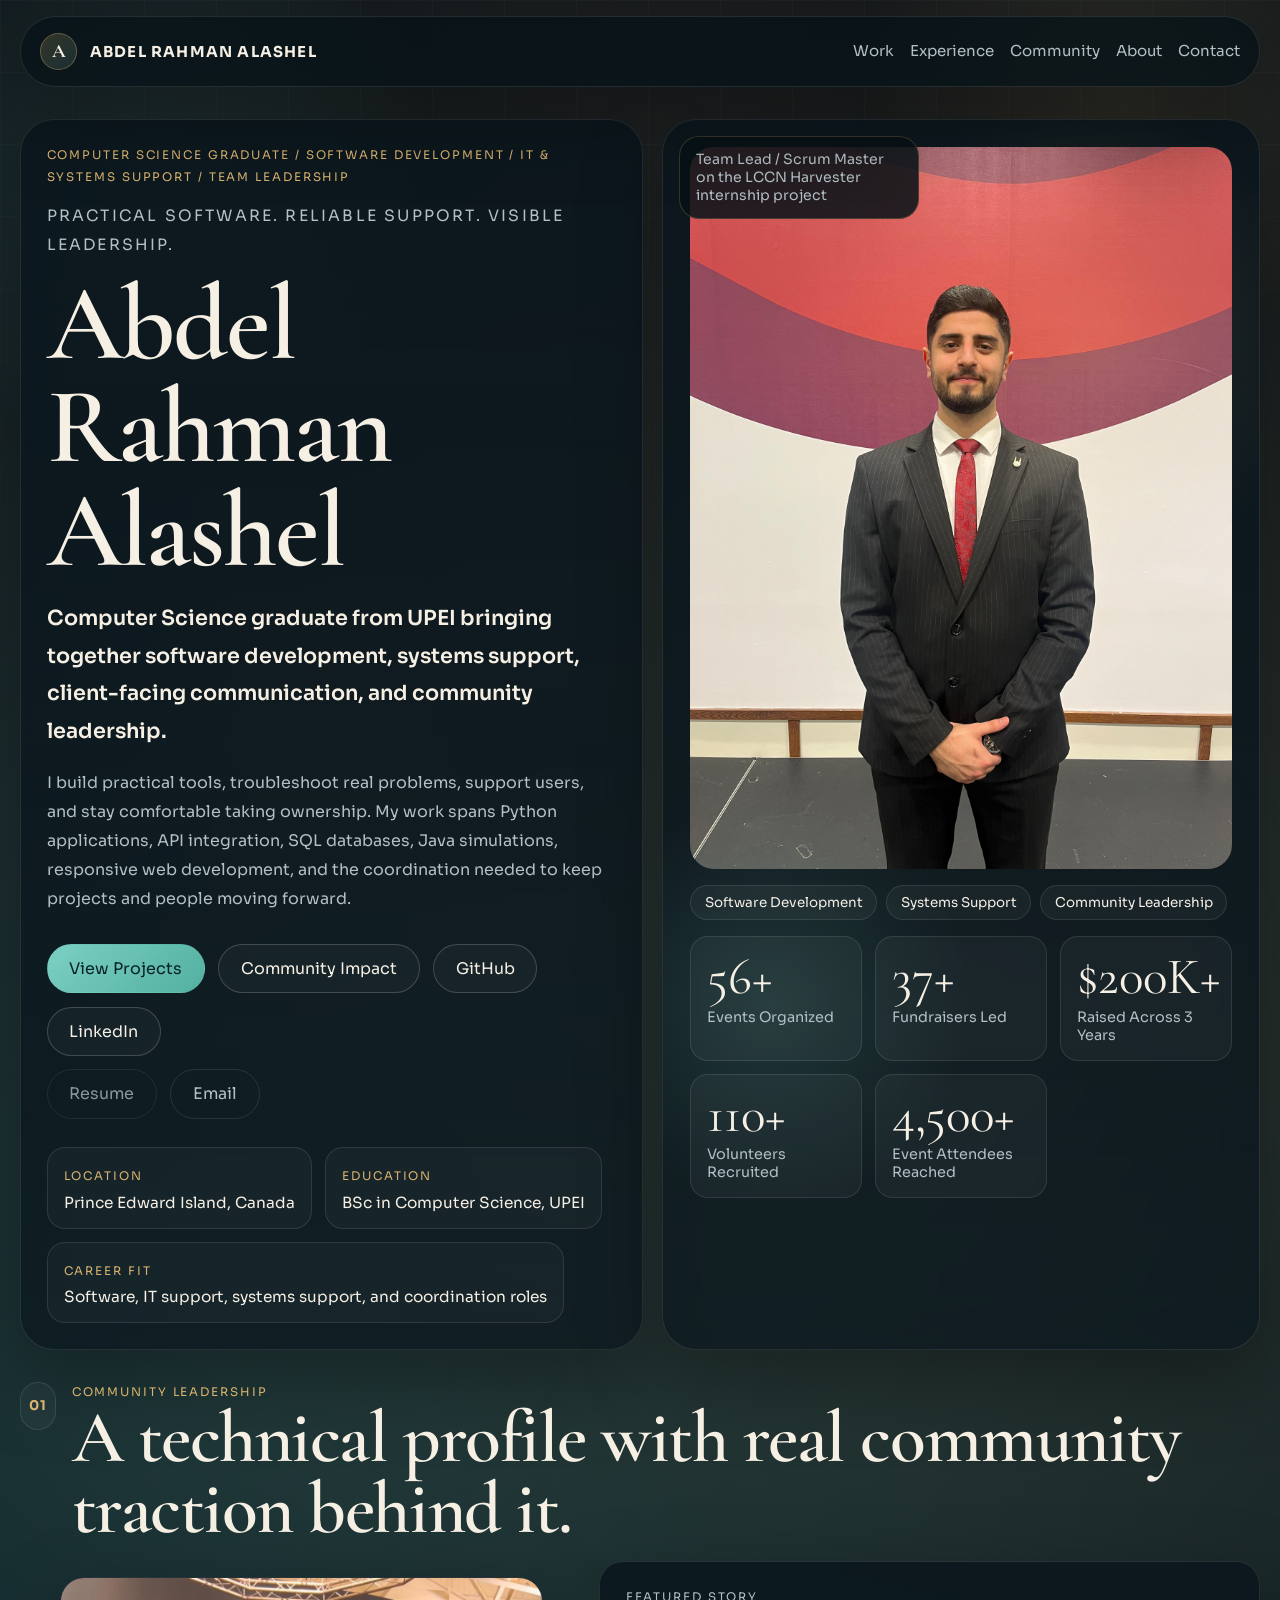
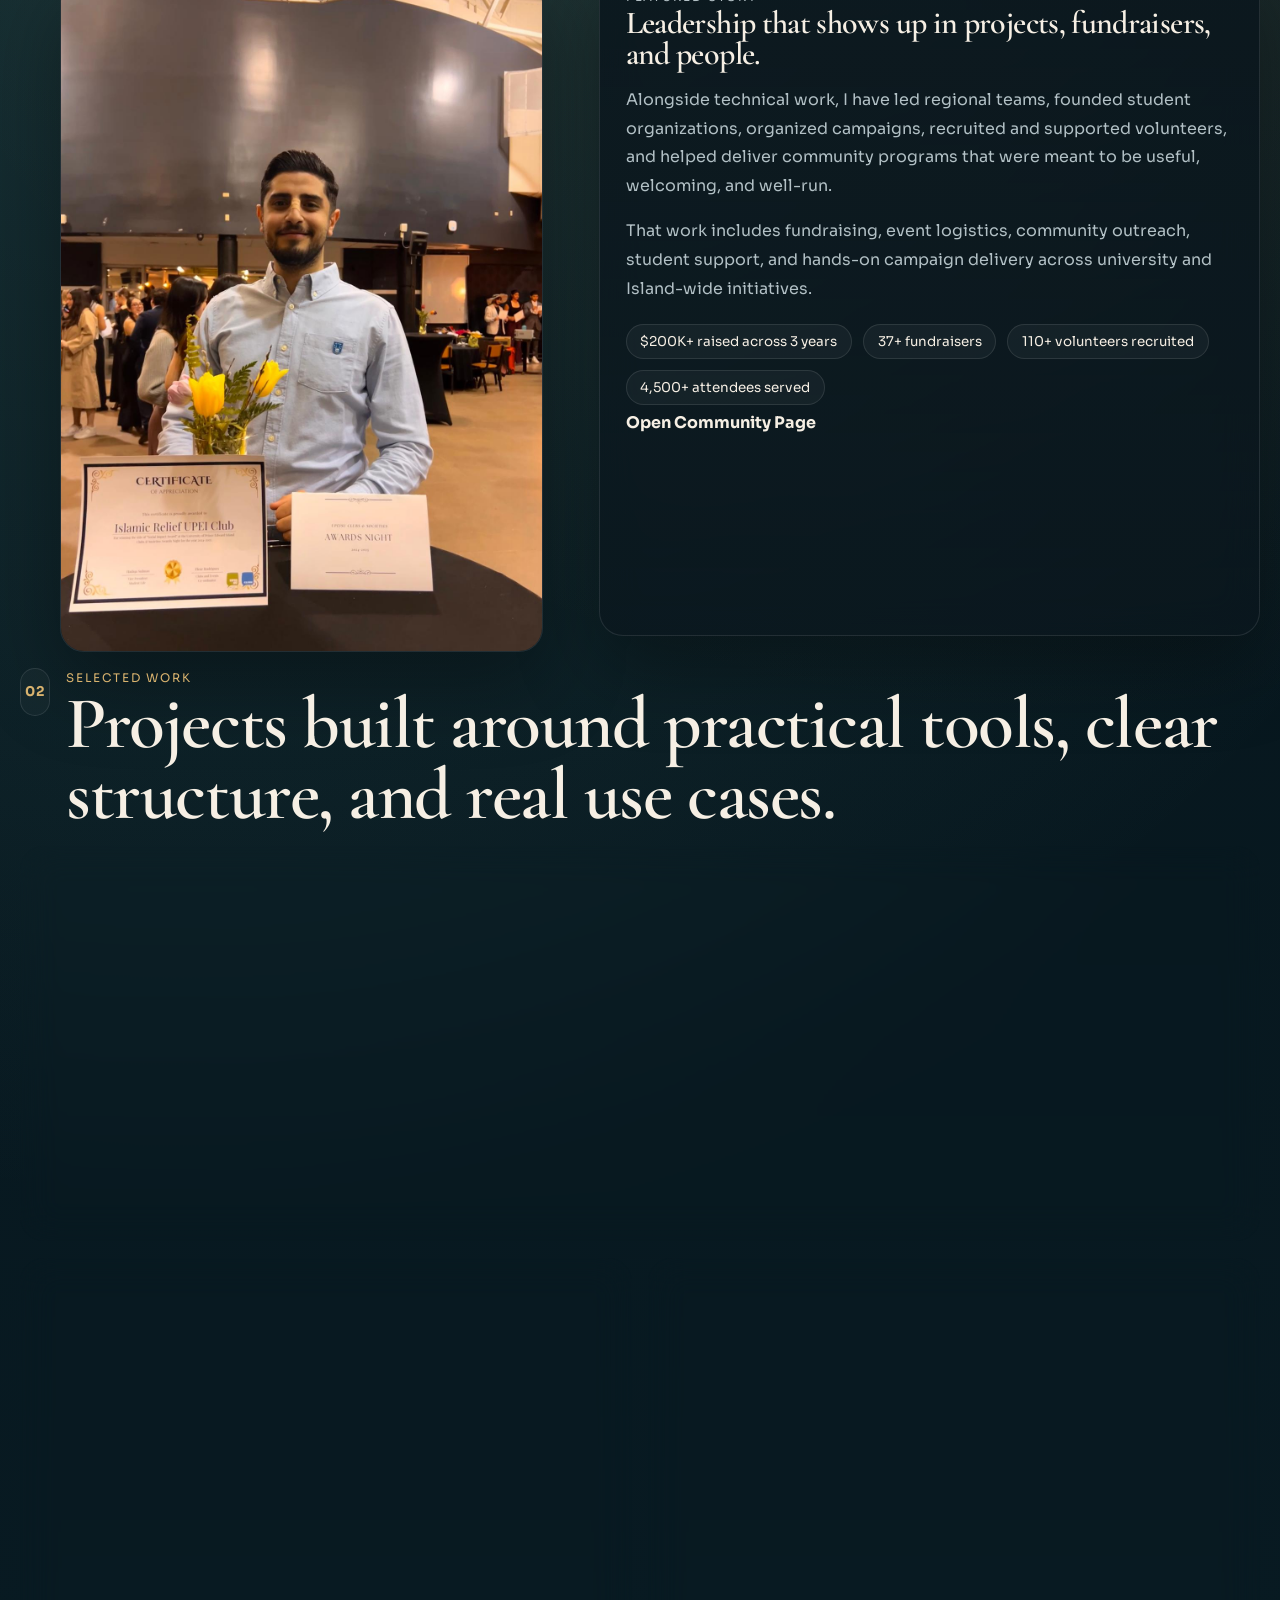
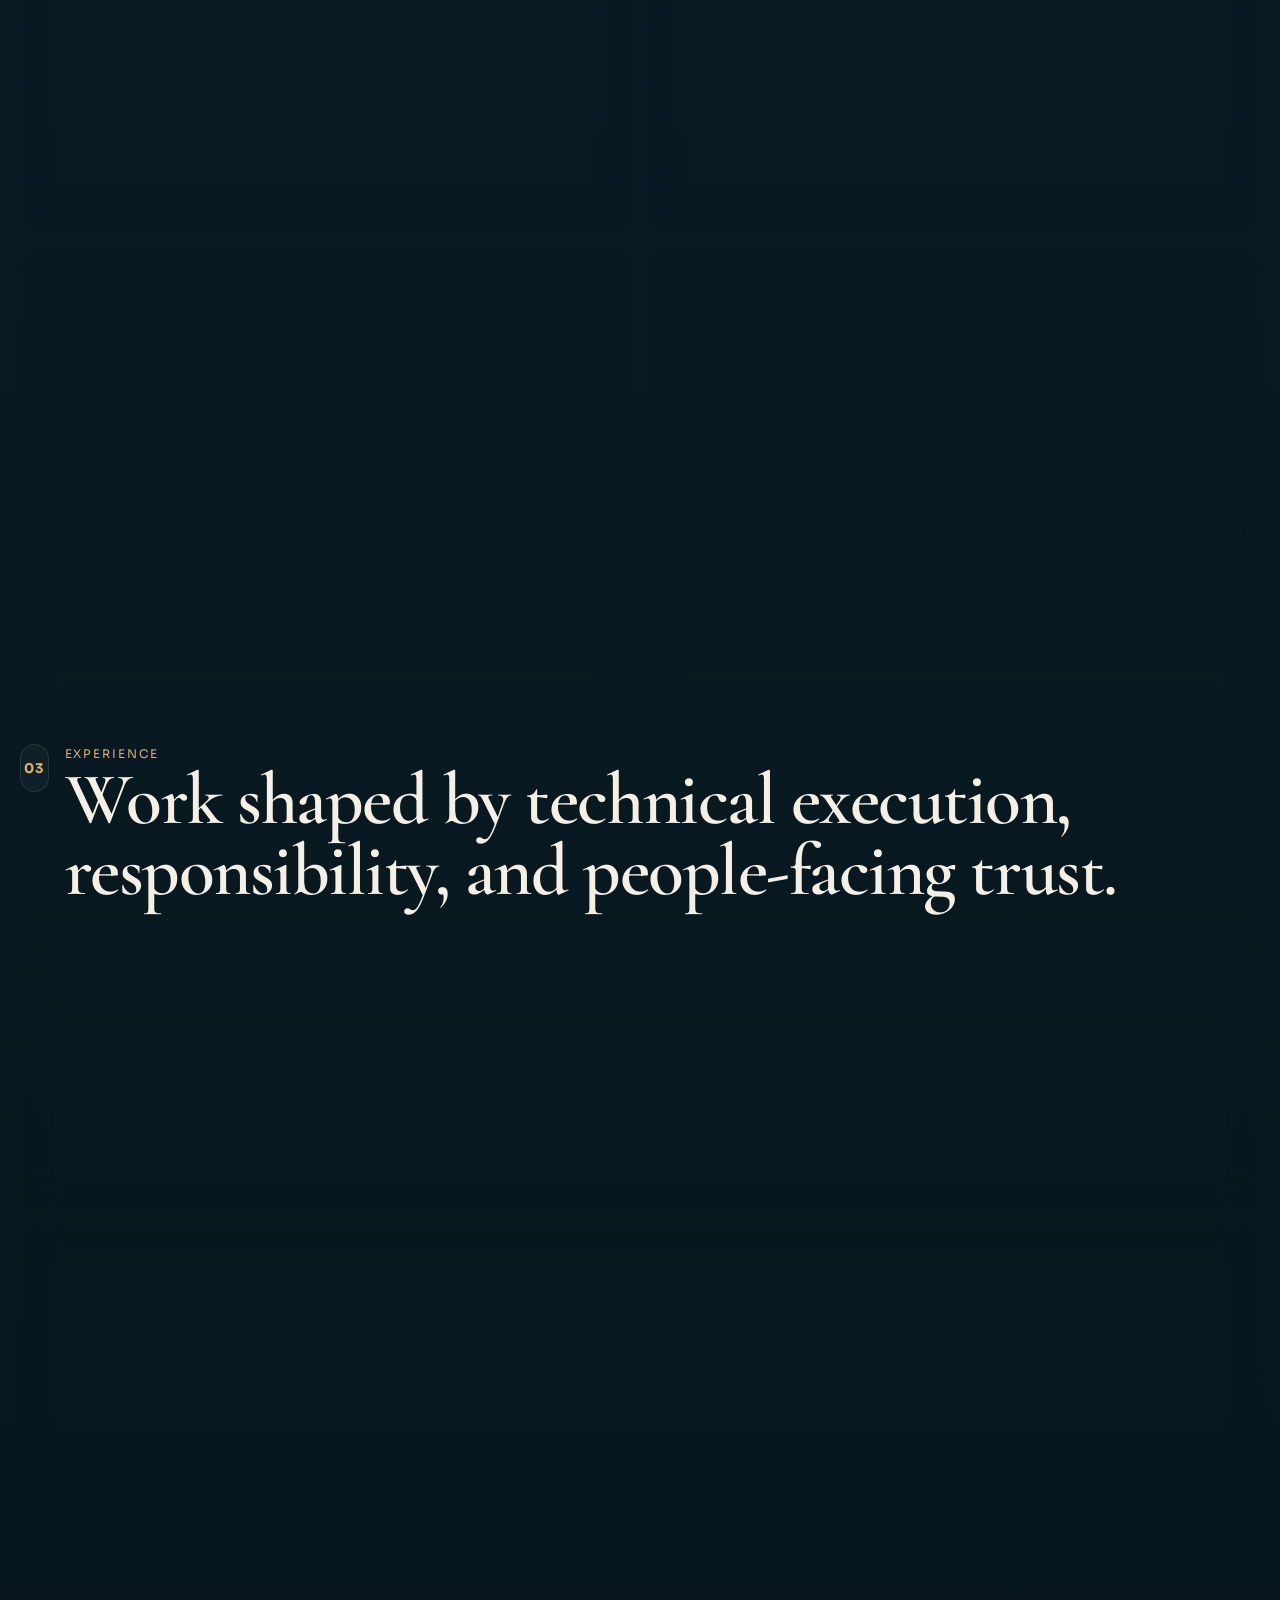
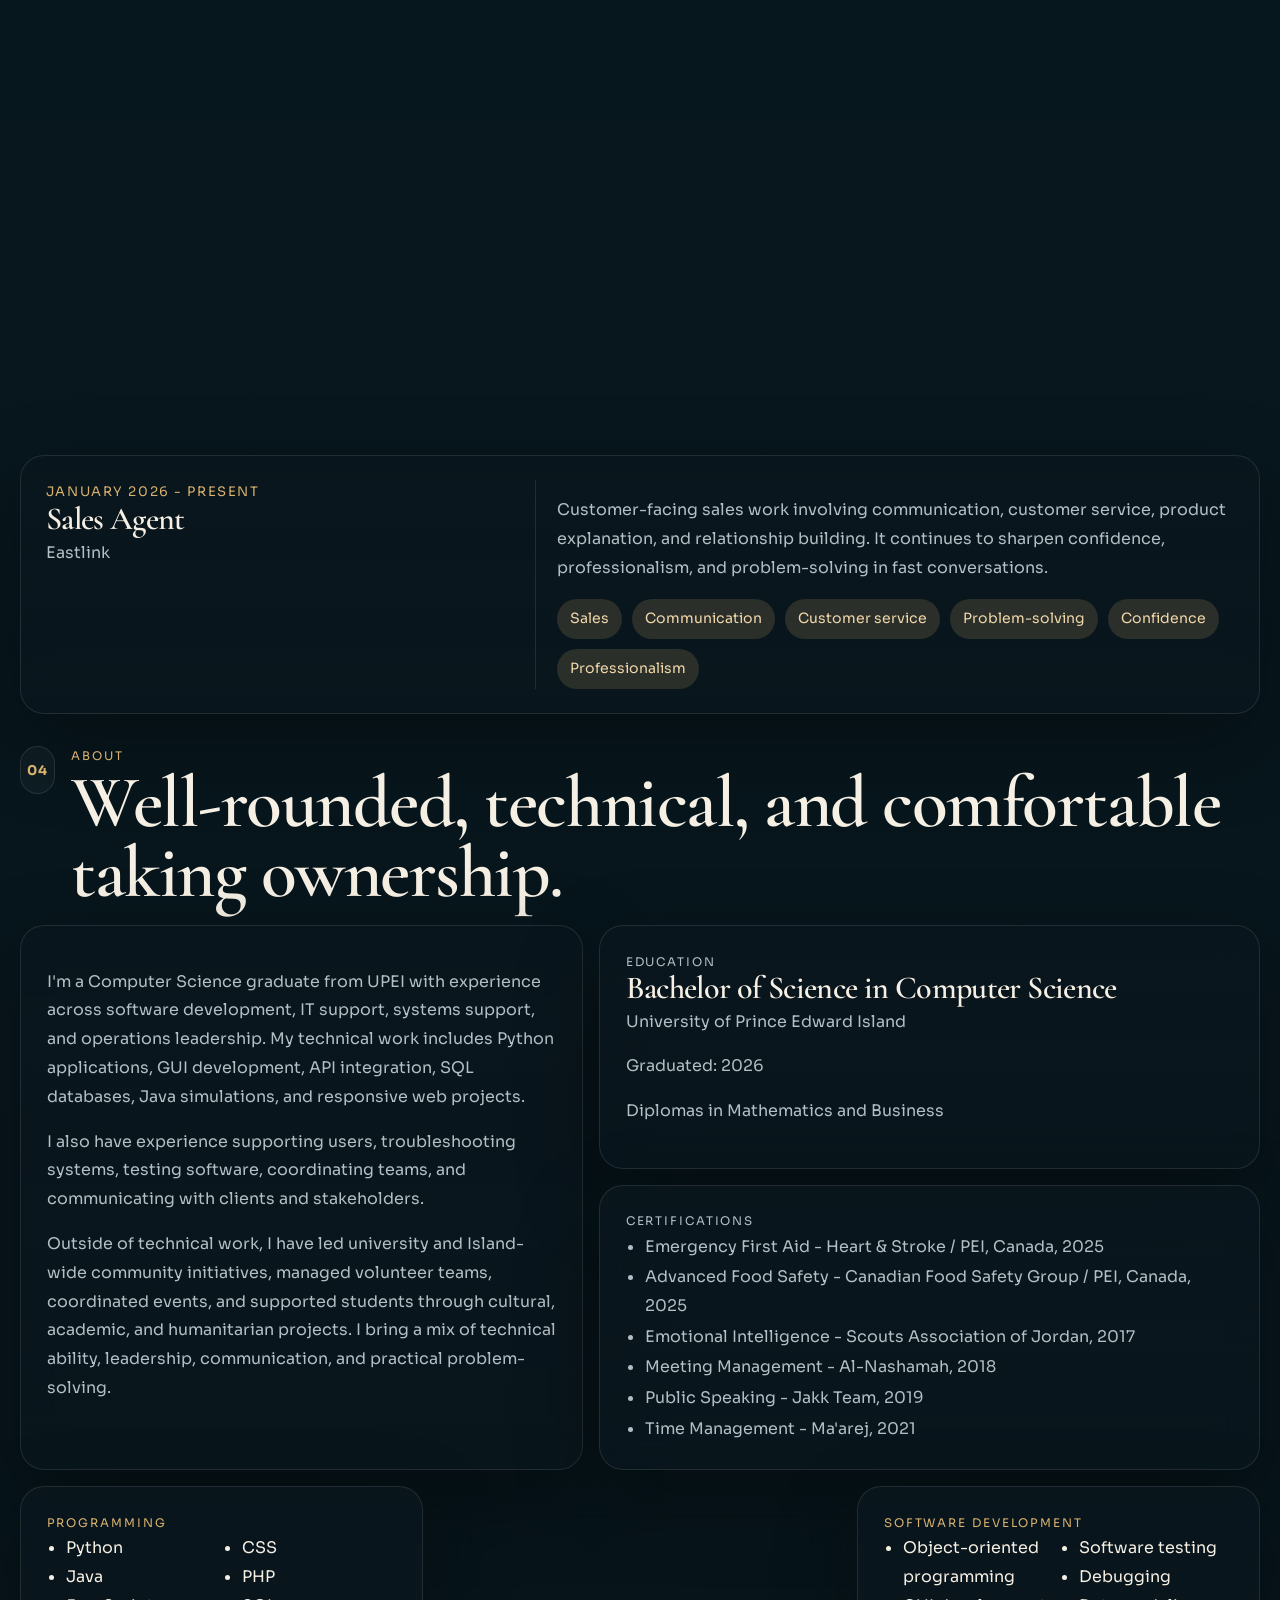
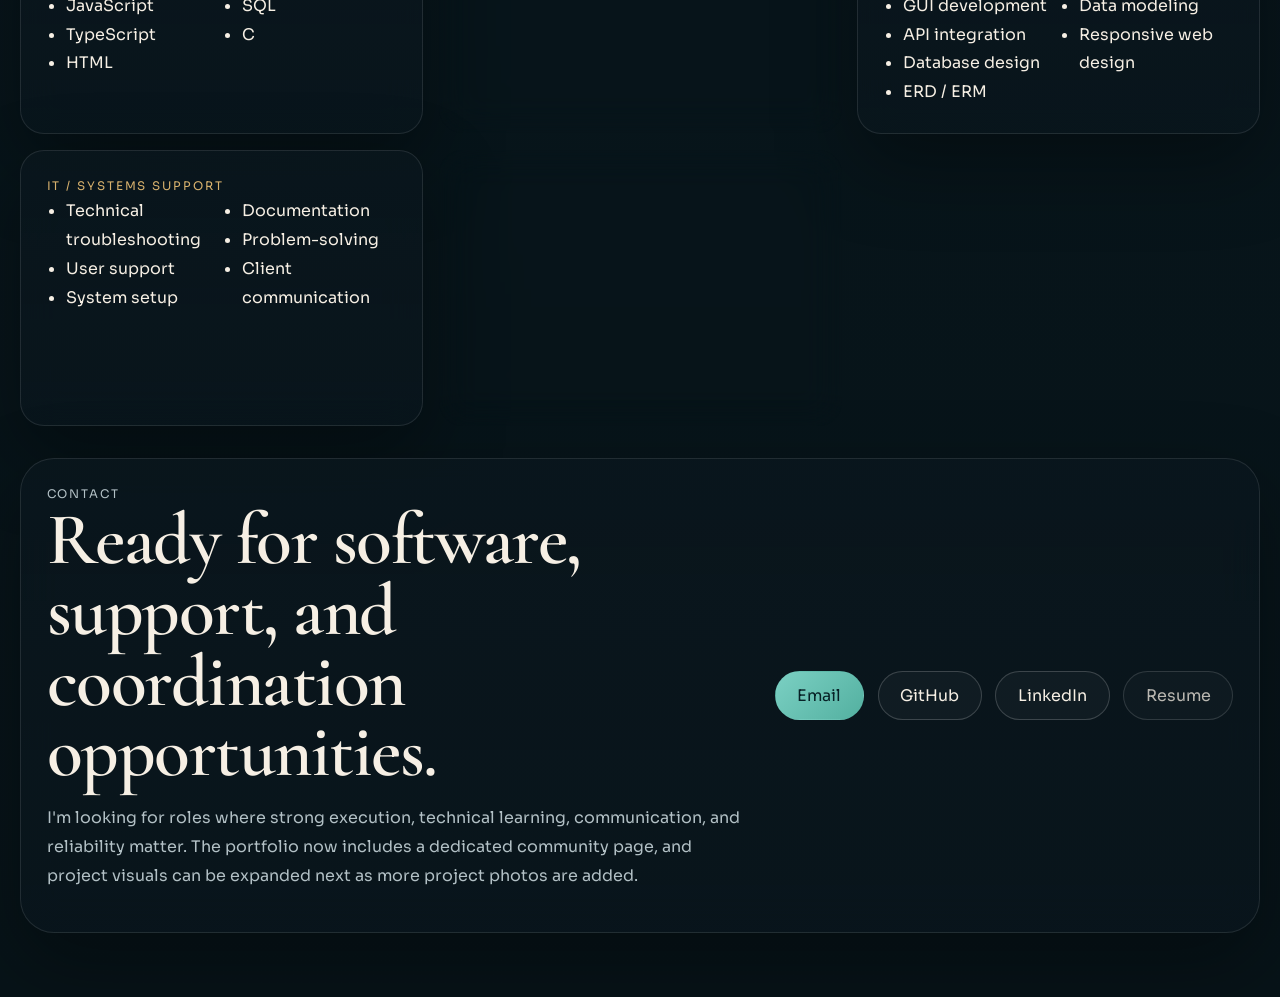
==== index.html @ 49ef48cb "Fix community page deploy and hero stats" ====
<!DOCTYPE html>
<html lang="en">
  <head>
    <meta charset="UTF-8" />
    <meta name="viewport" content="width=device-width, initial-scale=1.0" />
    <title>Abdel Rahman Alashel | Portfolio</title>
    <meta
      name="description"
      content="Portfolio of Abdel Rahman Alashel, a Computer Science graduate focused on software development, IT and systems support, project leadership, and community impact."
    />
    <link rel="preconnect" href="https://fonts.googleapis.com" />
    <link rel="preconnect" href="https://fonts.gstatic.com" crossorigin />
    <link
      href="https://fonts.googleapis.com/css2?family=Cormorant+Garamond:wght@500;600;700&family=Sora:wght@400;500;600;700&display=swap"
      rel="stylesheet"
    />
    <link rel="stylesheet" href="styles.css" />
  </head>
  <body data-page="home">
    <div class="page-noise" aria-hidden="true"></div>
    <div class="ambient ambient-one" aria-hidden="true"></div>
    <div class="ambient ambient-two" aria-hidden="true"></div>
    <div class="ambient ambient-three" aria-hidden="true"></div>

    <div class="page-shell">
      <header class="site-header">
        <a class="brand" href="index.html">
          <span class="brand-monogram">A</span>
          <span>Abdel Rahman Alashel</span>
        </a>

        <nav class="site-nav" aria-label="Primary navigation">
          <a href="#projects">Work</a>
          <a href="#experience">Experience</a>
          <a href="community.html" data-page-link="community">Community</a>
          <a href="#about">About</a>
          <a href="#contact">Contact</a>
        </nav>
      </header>

      <main>
        <section class="hero section" id="top">
          <div class="hero-copy reveal">
            <p class="eyebrow">
              Computer Science Graduate / Software Development / IT &amp;
              Systems Support / Team Leadership
            </p>
            <p class="hero-kicker">Practical software. Reliable support. Visible leadership.</p>
            <h1>Abdel Rahman Alashel</h1>
            <p class="hero-subtitle">
              Computer Science graduate from UPEI bringing together software
              development, systems support, client-facing communication, and
              community leadership.
            </p>
            <p class="hero-text">
              I build practical tools, troubleshoot real problems, support
              users, and stay comfortable taking ownership. My work spans Python
              applications, API integration, SQL databases, Java simulations,
              responsive web development, and the coordination needed to keep
              projects and people moving forward.
            </p>

            <div class="hero-actions">
              <a class="button button-primary" href="#projects">View Projects</a>
              <a class="button button-secondary" href="community.html"
                >Community Impact</a
              >
              <a
                class="button button-secondary"
                href="https://github.com/AbdelrahmanAlashel"
                target="_blank"
                rel="noreferrer"
                >GitHub</a
              >
              <a
                class="button button-secondary"
                href="https://linkedin.com/in/abdel-rahman-alashel-883a30271"
                target="_blank"
                rel="noreferrer"
                >LinkedIn</a
              >
            </div>

            <div class="helper-links">
              <!-- Replace the placeholder resume link below when your final resume is ready. -->
              <button class="button button-ghost button-disabled" type="button" disabled>
                Resume
              </button>
              <!-- Replace the placeholder email below when you are ready. -->
              <a class="button button-ghost" href="mailto:you@example.com"
                >Email</a
              >
            </div>

            <div class="hero-facts">
              <article class="fact-card">
                <span class="fact-label">Location</span>
                <span class="fact-value">Prince Edward Island, Canada</span>
              </article>
              <article class="fact-card">
                <span class="fact-label">Education</span>
                <span class="fact-value">BSc in Computer Science, UPEI</span>
              </article>
              <article class="fact-card">
                <span class="fact-label">Career Fit</span>
                <span class="fact-value"
                  >Software, IT support, systems support, and coordination
                  roles</span
                >
              </article>
            </div>
          </div>

          <div class="hero-stage reveal delay-1">
            <div class="floating-note">
              Team Lead / Scrum Master on the LCCN Harvester internship project
            </div>

            <figure class="portrait-frame">
              <img
                src="assets/hero-portrait.jpg"
                alt="Abdel Rahman Alashel in a black suit and red tie."
              />
            </figure>

            <div class="portrait-caption">
              <span class="caption-chip">Software Development</span>
              <span class="caption-chip">Systems Support</span>
              <span class="caption-chip">Community Leadership</span>
            </div>

            <div class="metric-stack">
              <article class="metric-card">
                <span class="metric-number">56+</span>
                <span class="metric-label">Events Organized</span>
              </article>
              <article class="metric-card">
                <span class="metric-number">37+</span>
                <span class="metric-label">Fundraisers Led</span>
              </article>
              <article class="metric-card">
                <span class="metric-number">$200K+</span>
                <span class="metric-label">Raised Across 3 Years</span>
              </article>
              <article class="metric-card">
                <span class="metric-number">110+</span>
                <span class="metric-label">Volunteers Recruited</span>
              </article>
              <article class="metric-card">
                <span class="metric-number">4,500+</span>
                <span class="metric-label">Event Attendees Reached</span>
              </article>
            </div>
          </div>
        </section>

        <section class="section impact-preview" id="community-preview">
          <div class="section-head reveal">
            <span class="section-number">01</span>
            <div>
              <p class="section-label">Community Leadership</p>
              <h2>A technical profile with real community traction behind it.</h2>
            </div>
          </div>

          <div class="spotlight-layout">
            <figure class="media-card reveal">
              <img
                src="assets/community/social-impact-award.jpg"
                alt="Abdel Rahman Alashel holding the UPEI Clubs and Societies Social Impact Award certificate."
                loading="lazy"
              />
            </figure>

            <article class="spotlight-card reveal delay-1">
              <p class="card-kicker">Featured Story</p>
              <h3>Leadership that shows up in projects, fundraisers, and people.</h3>
              <p>
                Alongside technical work, I have led regional teams, founded
                student organizations, organized campaigns, recruited and
                supported volunteers, and helped deliver community programs that
                were meant to be useful, welcoming, and well-run.
              </p>
              <p>
                That work includes fundraising, event logistics, community
                outreach, student support, and hands-on campaign delivery across
                university and Island-wide initiatives.
              </p>

              <div class="chip-cloud">
                <span class="impact-chip">$200K+ raised across 3 years</span>
                <span class="impact-chip">37+ fundraisers</span>
                <span class="impact-chip">110+ volunteers recruited</span>
                <span class="impact-chip">4,500+ attendees served</span>
              </div>

              <div class="project-actions">
                <a class="text-link" href="community.html">Open Community Page</a>
              </div>
            </article>
          </div>
        </section>

        <section class="section" id="projects">
          <div class="section-head reveal">
            <span class="section-number">02</span>
            <div>
              <p class="section-label">Selected Work</p>
              <h2>Projects built around practical tools, clear structure, and real use cases.</h2>
            </div>
          </div>

          <div class="project-grid">
            <article class="project-card project-card-featured reveal">
              <div class="card-topline">
                <p class="card-kicker">Internship Project</p>
                <span class="card-status">Desktop Application</span>
              </div>

              <div class="project-feature-layout">
                <div>
                  <h3>LCCN Harvester Project</h3>
                  <p class="project-copy">
                    A desktop application built during my Software Development
                    Internship with the UPEI Library. The tool helps librarians
                    retrieve LCCN and NLMCN call numbers by processing ISBN
                    lists and searching multiple sources, including Z39.50 and
                    public library APIs such as the Library of Congress, Harvard
                    LibraryCloud, and OpenLibrary.
                  </p>

                  <ul class="tag-list">
                    <li>Python</li>
                    <li>PyQt6</li>
                    <li>SQLite</li>
                    <li>JSON</li>
                    <li>Z39.50</li>
                    <li>APIs</li>
                    <li>MARC records</li>
                    <li>Git</li>
                  </ul>
                </div>

                <div class="project-side">
                  <p class="detail-label">Highlights</p>
                  <ul class="detail-list">
                    <li>Built a cross-platform Python GUI using PyQt6.</li>
                    <li>Integrated multiple data sources and APIs.</li>
                    <li>Supported ISBN lookup, file import/export, storage, and validation.</li>
                    <li>Improved retrieval quality through testing and optimization.</li>
                    <li>Served as Team Lead / Scrum Master and handled client communication.</li>
                  </ul>

                  <div class="project-actions">
                    <a
                      class="text-link"
                      href="https://github.com/AbdelrahmanAlashel/LCCN-Harvester-Project"
                      target="_blank"
                      rel="noreferrer"
                      >Open Repo</a
                    >
                  </div>
                </div>
              </div>
            </article>

            <article class="project-card reveal delay-1">
              <div class="card-topline">
                <p class="card-kicker">Database Systems</p>
                <span class="card-status">Academic Project</span>
              </div>
              <h3>Charity Operations Management Database</h3>
              <p class="project-copy">
                A database systems project for CS-3710 at UPEI modeling donors,
                donations, campaigns, events, volunteers, partners,
                beneficiaries, and distributions using a domain I already know
                closely from real charity operations.
              </p>
              <ul class="tag-list">
                <li>SQL</li>
                <li>MySQL / MariaDB</li>
                <li>ERD</li>
                <li>Data modeling</li>
                <li>Relational design</li>
                <li>DBeaver</li>
              </ul>
              <ul class="detail-list">
                <li>Designed the ERD / ERM and relational schema.</li>
                <li>Created a synthetic dataset for academic and demo use.</li>
                <li>Built SQL queries for reporting and analysis.</li>
                <li>Modeled traceability from donation to distribution to beneficiary.</li>
              </ul>
              <div class="project-actions">
                <a
                  class="text-link"
                  href="https://github.com/AbdelrahmanAlashel/Charity-Operations-Management-Database"
                  target="_blank"
                  rel="noreferrer"
                  >Open Repo</a
                >
              </div>
            </article>

            <article class="project-card reveal delay-2">
              <div class="card-topline">
                <p class="card-kicker">Java + Front End</p>
                <span class="card-status">Simulation Project</span>
              </div>
              <h3>RISK Game Simulation + Web Visualizer</h3>
              <p class="project-copy">
                A combined Java and web project that models the classic Risk
                strategy game, evaluates player strategies, and presents the
                simulation in a more visual and understandable way through a
                browser-based layer.
              </p>
              <ul class="tag-list">
                <li>Java</li>
                <li>OOP</li>
                <li>Strategy pattern</li>
                <li>Simulation</li>
                <li>HTML</li>
                <li>CSS</li>
                <li>JavaScript</li>
              </ul>
              <ul class="detail-list">
                <li>Built major game components such as players, countries, cards, and board logic.</li>
                <li>Implemented multiple strategies to compare performance.</li>
                <li>Added a web visualizer to communicate results more clearly.</li>
              </ul>
              <div class="project-actions">
                <a
                  class="text-link"
                  href="https://github.com/AbdelrahmanAlashel/RISK-Game"
                  target="_blank"
                  rel="noreferrer"
                  >Open Repo</a
                >
              </div>
            </article>

            <article class="project-card reveal">
              <div class="card-topline">
                <p class="card-kicker">Responsive Web Project</p>
                <span class="card-status">Multi-page Site</span>
              </div>
              <h3>FC Barcelona Fan Page</h3>
              <p class="project-copy">
                A responsive fan page website with Home, History, Players, and
                Tickets pages, built to strengthen front-end structure,
                styling, navigation, dark mode, and mobile responsiveness.
              </p>
              <ul class="tag-list">
                <li>HTML</li>
                <li>CSS</li>
                <li>JavaScript</li>
                <li>Responsive design</li>
              </ul>
              <ul class="detail-list">
                <li>Built multiple connected pages with clear navigation.</li>
                <li>Improved layout, imagery, and mobile responsiveness.</li>
                <li>Added interactivity and stronger presentation with JavaScript.</li>
              </ul>
              <div class="project-actions">
                <a
                  class="text-link"
                  href="https://github.com/AbdelrahmanAlashel/Fan-Page-Website"
                  target="_blank"
                  rel="noreferrer"
                  >Open Repo</a
                >
              </div>
            </article>

            <article class="project-card project-card-logo reveal delay-1">
              <div class="card-topline">
                <p class="card-kicker">Published Website</p>
                <span class="card-status">Live Project</span>
              </div>

              <div class="project-logo-lockup">
                <img
                  class="project-logo"
                  src="assets/unc-games-logo.svg"
                  alt="Unc Games logo"
                  loading="lazy"
                />
                <div>
                  <h3>Unc Games</h3>
                  <p class="project-copy">
                    A TypeScript website that brings classic browser-based games
                    like Sudoku, Minesweeper, and more into one playful and
                    polished destination.
                  </p>
                </div>
              </div>

              <ul class="tag-list">
                <li>TypeScript</li>
                <li>Web development</li>
                <li>UI design</li>
                <li>Browser games</li>
              </ul>

              <ul class="detail-list">
                <li>Built as a complete published project, not a draft concept.</li>
                <li>Focused on classic gameplay in a cleaner web experience.</li>
                <li>Designed to make casual play feel intentional and inviting.</li>
              </ul>

              <div class="project-actions">
                <a
                  class="text-link"
                  href="https://abdelrahmanalashel.github.io/Unc-Games/"
                  target="_blank"
                  rel="noreferrer"
                  >Visit Site</a
                >
                <a
                  class="text-link"
                  href="https://github.com/AbdelrahmanAlashel/Unc-Games"
                  target="_blank"
                  rel="noreferrer"
                  >Open Repo</a
                >
              </div>
            </article>
          </div>
        </section>

        <section class="section" id="experience">
          <div class="section-head reveal">
            <span class="section-number">03</span>
            <div>
              <p class="section-label">Experience</p>
              <h2>Work shaped by technical execution, responsibility, and people-facing trust.</h2>
            </div>
          </div>

          <div class="experience-list">
            <article class="experience-item reveal">
              <div class="experience-meta">
                <p class="experience-date">September 2025 - April 2026</p>
                <h3>Software Development Intern</h3>
                <p class="experience-org">UPEI Library</p>
              </div>
              <div class="experience-body">
                <p>
                  Worked on the LCCN Harvester desktop application for library
                  cataloging support. Served as Team Lead / Scrum Master,
                  contributed to frontend and backend development, integrated
                  APIs and Z39.50 sources, supported testing, and communicated
                  with the client.
                </p>
                <ul class="skill-pill-list">
                  <li>Python</li>
                  <li>PyQt6</li>
                  <li>APIs</li>
                  <li>JSON</li>
                  <li>SQLite</li>
                  <li>Z39.50</li>
                  <li>Git</li>
                  <li>Testing</li>
                  <li>Client communication</li>
                  <li>Project coordination</li>
                </ul>
              </div>
            </article>

            <article class="experience-item reveal delay-1">
              <div class="experience-meta">
                <p class="experience-date">June 2025 - September 2025</p>
                <h3>Systems Support Intern</h3>
                <p class="experience-org">WaseetCo</p>
              </div>
              <div class="experience-body">
                <p>
                  Supported system operations, troubleshooting, technical
                  documentation, and user support. This role strengthened my
                  practical systems mindset and communication in a professional
                  support environment.
                </p>
                <ul class="skill-pill-list">
                  <li>Systems support</li>
                  <li>Troubleshooting</li>
                  <li>Documentation</li>
                  <li>User support</li>
                  <li>Technical communication</li>
                </ul>
              </div>
            </article>

            <article class="experience-item reveal delay-2">
              <div class="experience-meta">
                <p class="experience-date">January 2025 - May 2026</p>
                <h3>Grader / Tutor / Proctor</h3>
                <p class="experience-org">University of Prince Edward Island</p>
              </div>
              <div class="experience-body">
                <p>
                  Supported students academically through grading, tutoring, and
                  proctoring. Helped evaluate coursework, explain technical
                  concepts, and support learning in a university setting.
                </p>
                <ul class="skill-pill-list">
                  <li>Communication</li>
                  <li>Academic support</li>
                  <li>Attention to detail</li>
                  <li>Technical explanation</li>
                  <li>Responsibility</li>
                </ul>
              </div>
            </article>

            <article class="experience-item reveal">
              <div class="experience-meta">
                <p class="experience-date">May 2025 - June 2026</p>
                <h3>Kitchen Manager</h3>
                <p class="experience-org">Tabali Grillz</p>
              </div>
              <div class="experience-body">
                <p>
                  Managed kitchen operations, scheduling, inventory, invoices,
                  food safety procedures, staff training, and closing
                  responsibilities. The role reflects leadership, reliability,
                  and calm execution under pressure.
                </p>
                <ul class="skill-pill-list">
                  <li>Leadership</li>
                  <li>Operations management</li>
                  <li>Scheduling</li>
                  <li>Training</li>
                  <li>Inventory</li>
                  <li>Problem-solving</li>
                </ul>
              </div>
            </article>

            <article class="experience-item reveal delay-1">
              <div class="experience-meta">
                <p class="experience-date">January 2026 - Present</p>
                <h3>Sales Agent</h3>
                <p class="experience-org">Eastlink</p>
              </div>
              <div class="experience-body">
                <p>
                  Customer-facing sales work involving communication, customer
                  service, product explanation, and relationship building. It
                  continues to sharpen confidence, professionalism, and
                  problem-solving in fast conversations.
                </p>
                <ul class="skill-pill-list">
                  <li>Sales</li>
                  <li>Communication</li>
                  <li>Customer service</li>
                  <li>Problem-solving</li>
                  <li>Confidence</li>
                  <li>Professionalism</li>
                </ul>
              </div>
            </article>
          </div>
        </section>

        <section class="section" id="about">
          <div class="section-head reveal">
            <span class="section-number">04</span>
            <div>
              <p class="section-label">About</p>
              <h2>Well-rounded, technical, and comfortable taking ownership.</h2>
            </div>
          </div>

          <div class="profile-grid">
            <article class="profile-story reveal">
              <p>
                I'm a Computer Science graduate from UPEI with experience across
                software development, IT support, systems support, and
                operations leadership. My technical work includes Python
                applications, GUI development, API integration, SQL databases,
                Java simulations, and responsive web projects.
              </p>
              <p>
                I also have experience supporting users, troubleshooting
                systems, testing software, coordinating teams, and communicating
                with clients and stakeholders.
              </p>
              <p>
                Outside of technical work, I have led university and Island-wide
                community initiatives, managed volunteer teams, coordinated
                events, and supported students through cultural, academic, and
                humanitarian projects. I bring a mix of technical ability,
                leadership, communication, and practical problem-solving.
              </p>
            </article>

            <div class="profile-side">
              <article class="side-card reveal delay-1">
                <p class="section-label">Education</p>
                <h3>Bachelor of Science in Computer Science</h3>
                <p class="experience-org">University of Prince Edward Island</p>
                <p>Graduated: 2026</p>
                <p>Diplomas in Mathematics and Business</p>
              </article>

              <article class="side-card reveal delay-2">
                <p class="section-label">Certifications</p>
                <ul class="detail-list compact-list">
                  <li>Emergency First Aid - Heart &amp; Stroke / PEI, Canada, 2025</li>
                  <li>Advanced Food Safety - Canadian Food Safety Group / PEI, Canada, 2025</li>
                  <li>Emotional Intelligence - Scouts Association of Jordan, 2017</li>
                  <li>Meeting Management - Al-Nashamah, 2018</li>
                  <li>Public Speaking - Jakk Team, 2019</li>
                  <li>Time Management - Ma'arej, 2021</li>
                </ul>
              </article>
            </div>
          </div>

          <div class="skills-grid">
            <article class="skill-card reveal">
              <p class="section-label">Programming</p>
              <ul class="skill-columns">
                <li>Python</li>
                <li>Java</li>
                <li>JavaScript</li>
                <li>TypeScript</li>
                <li>HTML</li>
                <li>CSS</li>
                <li>PHP</li>
                <li>SQL</li>
                <li>C</li>
              </ul>
            </article>

            <article class="skill-card reveal delay-1">
              <p class="section-label">Frameworks / Tools</p>
              <ul class="skill-columns">
                <li>PyQt6</li>
                <li>SQLite</li>
                <li>MySQL / MariaDB</li>
                <li>DBeaver</li>
                <li>Git</li>
                <li>GitHub</li>
                <li>VS Code</li>
                <li>PyCharm</li>
                <li>Excel</li>
                <li>JSON</li>
                <li>APIs</li>
              </ul>
            </article>

            <article class="skill-card reveal delay-2">
              <p class="section-label">Software Development</p>
              <ul class="skill-columns">
                <li>Object-oriented programming</li>
                <li>GUI development</li>
                <li>API integration</li>
                <li>Database design</li>
                <li>ERD / ERM</li>
                <li>Software testing</li>
                <li>Debugging</li>
                <li>Data modeling</li>
                <li>Responsive web design</li>
              </ul>
            </article>

            <article class="skill-card reveal">
              <p class="section-label">IT / Systems Support</p>
              <ul class="skill-columns">
                <li>Technical troubleshooting</li>
                <li>User support</li>
                <li>System setup</li>
                <li>Documentation</li>
                <li>Problem-solving</li>
                <li>Client communication</li>
              </ul>
            </article>

            <article class="skill-card reveal delay-1">
              <p class="section-label">Leadership</p>
              <ul class="skill-columns">
                <li>Team leadership</li>
                <li>Volunteer management</li>
                <li>Event planning</li>
                <li>Project coordination</li>
                <li>Public speaking</li>
                <li>Training</li>
                <li>Communication</li>
                <li>Community outreach</li>
                <li>Partnership coordination</li>
              </ul>
            </article>
          </div>
        </section>

        <section class="section contact-shell reveal" id="contact">
          <div class="contact-copy">
            <p class="section-label">Contact</p>
            <h2>Ready for software, support, and coordination opportunities.</h2>
            <p>
              I'm looking for roles where strong execution, technical learning,
              communication, and reliability matter. The portfolio now includes
              a dedicated community page, and project visuals can be expanded
              next as more project photos are added.
            </p>
          </div>

          <div class="contact-actions">
            <!-- Replace the placeholder email below when you are ready. -->
            <a class="button button-primary" href="mailto:you@example.com">Email</a>
            <a
              class="button button-secondary"
              href="https://github.com/AbdelrahmanAlashel"
              target="_blank"
              rel="noreferrer"
              >GitHub</a
            >
            <a
              class="button button-secondary"
              href="https://linkedin.com/in/abdel-rahman-alashel-883a30271"
              target="_blank"
              rel="noreferrer"
              >LinkedIn</a
            >
            <!-- Replace the placeholder resume button below when your final resume is ready. -->
            <button class="button button-secondary button-disabled" type="button" disabled>
              Resume
            </button>
          </div>
        </section>
      </main>
    </div>

    <script src="script.js"></script>
  </body>
</html>
---- styles.css ----
:root {
  --bg: #071318;
  --bg-soft: #0b1d25;
  --surface: rgba(10, 22, 29, 0.76);
  --surface-strong: rgba(13, 28, 36, 0.92);
  --surface-soft: rgba(17, 35, 45, 0.72);
  --line: rgba(255, 255, 255, 0.1);
  --line-strong: rgba(255, 255, 255, 0.18);
  --ink: #f6efe4;
  --muted: #b2c0c5;
  --gold: #d8b26e;
  --coral: #ed755d;
  --teal: #7bd0c3;
  --teal-soft: rgba(123, 208, 195, 0.16);
  --gold-soft: rgba(216, 178, 110, 0.16);
  --coral-soft: rgba(237, 117, 93, 0.18);
  --shadow: 0 30px 80px rgba(0, 0, 0, 0.34);
  --radius-lg: 34px;
  --radius-md: 24px;
  --radius-sm: 18px;
  --max-width: 1240px;
  --pointer-x: 50vw;
  --pointer-y: 20vh;
}

* {
  box-sizing: border-box;
}

html {
  scroll-behavior: smooth;
}

body {
  margin: 0;
  min-height: 100vh;
  font-family: "Sora", sans-serif;
  color: var(--ink);
  background:
    radial-gradient(circle at 15% 18%, rgba(123, 208, 195, 0.16), transparent 24%),
    radial-gradient(circle at 82% 14%, rgba(216, 178, 110, 0.13), transparent 20%),
    radial-gradient(circle at var(--pointer-x) var(--pointer-y), rgba(237, 117, 93, 0.08), transparent 18%),
    linear-gradient(180deg, #061217 0%, #081a22 44%, #071318 100%);
}

body::before,
body::after {
  content: "";
  position: fixed;
  inset: 0;
  pointer-events: none;
}

body::before {
  background:
    linear-gradient(rgba(255, 255, 255, 0.035) 1px, transparent 1px),
    linear-gradient(90deg, rgba(255, 255, 255, 0.035) 1px, transparent 1px);
  background-size: 72px 72px;
  mask-image: linear-gradient(180deg, rgba(0, 0, 0, 0.7), transparent 92%);
}

body::after {
  background:
    radial-gradient(circle at 24% 80%, rgba(237, 117, 93, 0.07), transparent 16%),
    radial-gradient(circle at 76% 70%, rgba(123, 208, 195, 0.07), transparent 18%);
}

.page-noise,
.ambient {
  position: fixed;
  inset: 0;
  pointer-events: none;
}

.page-noise {
  opacity: 0.08;
  background-image: radial-gradient(rgba(255, 255, 255, 0.55) 0.5px, transparent 0.5px);
  background-size: 8px 8px;
  mix-blend-mode: soft-light;
}

.ambient-one {
  background: radial-gradient(circle at 12% 20%, rgba(123, 208, 195, 0.12), transparent 22%);
}

.ambient-two {
  background: radial-gradient(circle at 88% 12%, rgba(216, 178, 110, 0.11), transparent 20%);
}

.ambient-three {
  background: radial-gradient(circle at 70% 78%, rgba(237, 117, 93, 0.08), transparent 18%);
}

main {
  padding-bottom: 4rem;
}

a {
  color: inherit;
  text-decoration: none;
}

p,
li {
  line-height: 1.8;
}

ul {
  margin: 0;
}

h1,
h2,
h3 {
  margin: 0;
  line-height: 0.96;
  font-family: "Cormorant Garamond", serif;
  font-weight: 600;
  letter-spacing: -0.02em;
}

img {
  display: block;
  width: 100%;
}

.page-shell {
  position: relative;
  z-index: 1;
  width: min(calc(100% - 2rem), var(--max-width));
  margin: 0 auto;
}

.site-header {
  position: sticky;
  top: 1rem;
  z-index: 20;
  display: flex;
  align-items: center;
  justify-content: space-between;
  gap: 1rem;
  margin: 1rem 0 2rem;
  padding: 1rem 1.2rem;
  border: 1px solid var(--line);
  border-radius: 999px;
  background: rgba(7, 19, 24, 0.78);
  backdrop-filter: blur(18px);
  box-shadow: var(--shadow);
}

.brand {
  display: inline-flex;
  align-items: center;
  gap: 0.8rem;
  font-size: 0.94rem;
  font-weight: 700;
  letter-spacing: 0.08em;
  text-transform: uppercase;
}

.brand-monogram {
  display: inline-grid;
  place-items: center;
  width: 2.3rem;
  height: 2.3rem;
  border: 1px solid rgba(216, 178, 110, 0.34);
  border-radius: 50%;
  background: linear-gradient(135deg, rgba(216, 178, 110, 0.2), rgba(123, 208, 195, 0.14));
  font-family: "Cormorant Garamond", serif;
  font-size: 1.2rem;
  letter-spacing: 0;
  text-transform: none;
}

.site-nav {
  display: flex;
  flex-wrap: wrap;
  gap: 1rem;
  color: var(--muted);
  font-size: 0.94rem;
}

.site-nav a {
  position: relative;
  padding-bottom: 0.15rem;
  transition: color 180ms ease;
}

.site-nav a::after {
  content: "";
  position: absolute;
  left: 0;
  right: 0;
  bottom: -0.1rem;
  height: 1px;
  background: linear-gradient(90deg, var(--teal), var(--gold), var(--coral));
  transform: scaleX(0);
  transform-origin: left;
  transition: transform 180ms ease;
}

.site-nav a:hover,
.site-nav a.active {
  color: var(--ink);
}

.site-nav a:hover::after,
.site-nav a.active::after {
  transform: scaleX(1);
}

.section {
  margin-top: 2rem;
  scroll-margin-top: 7rem;
}

.hero,
.community-hero {
  display: grid;
  grid-template-columns: 1.02fr 0.98fr;
  gap: 1.2rem;
  align-items: stretch;
}

.hero-copy,
.hero-stage,
.media-card,
.spotlight-card,
.project-card,
.experience-item,
.profile-story,
.side-card,
.skill-card,
.contact-shell,
.community-card,
.community-stage,
.gallery-card,
.campaign-card,
.kpi-card {
  border: 1px solid var(--line);
  background: linear-gradient(180deg, rgba(10, 22, 29, 0.88), rgba(10, 22, 29, 0.74));
  box-shadow: var(--shadow);
  backdrop-filter: blur(18px);
}

.hero-copy,
.hero-stage,
.community-stage,
.contact-shell {
  border-radius: var(--radius-lg);
}

.media-card,
.spotlight-card,
.project-card,
.experience-item,
.profile-story,
.side-card,
.skill-card,
.community-card,
.gallery-card,
.campaign-card,
.kpi-card {
  border-radius: var(--radius-md);
}

.hero-copy,
.hero-stage,
.community-hero-copy,
.community-stage {
  padding: 1.7rem;
}

.hero-copy,
.community-hero-copy,
.spotlight-card,
.profile-story,
.side-card,
.skill-card,
.contact-shell,
.community-card,
.campaign-body {
  padding: 1.6rem;
}

.hero-stage,
.community-stage {
  position: relative;
  overflow: hidden;
}

.hero-stage::before,
.community-stage::before {
  content: "";
  position: absolute;
  inset: 0;
  background:
    radial-gradient(circle at 70% 18%, rgba(216, 178, 110, 0.14), transparent 22%),
    radial-gradient(circle at 18% 72%, rgba(123, 208, 195, 0.14), transparent 20%);
  pointer-events: none;
}

.eyebrow,
.section-label,
.card-kicker,
.detail-label,
.fact-label {
  margin: 0;
  font-size: 0.74rem;
  letter-spacing: 0.16em;
  text-transform: uppercase;
  color: var(--gold);
}

.hero-kicker {
  margin: 0.9rem 0 0;
  color: var(--muted);
  font-size: 0.98rem;
  text-transform: uppercase;
  letter-spacing: 0.14em;
}

h1 {
  margin-top: 0.9rem;
  font-size: clamp(4rem, 8.4vw, 7.2rem);
}

.hero-subtitle {
  max-width: 38rem;
  margin: 1.1rem 0 0;
  font-size: 1.3rem;
  font-weight: 600;
}

.hero-text {
  max-width: 40rem;
  margin: 1.2rem 0 0;
  color: var(--muted);
}

.hero-actions,
.helper-links,
.hero-facts,
.portrait-caption,
.metric-stack,
.tag-list,
.skill-pill-list,
.contact-actions,
.chip-cloud,
.project-actions {
  display: flex;
  flex-wrap: wrap;
}

.hero-actions,
.helper-links {
  gap: 0.85rem;
}

.hero-actions {
  margin-top: 1.9rem;
}

.helper-links {
  margin-top: 0.85rem;
}

.button {
  appearance: none;
  display: inline-flex;
  align-items: center;
  justify-content: center;
  min-height: 3rem;
  padding: 0.82rem 1.35rem;
  border-radius: 999px;
  font-weight: 700;
  font: inherit;
  color: inherit;
  border: 1px solid transparent;
  background: transparent;
  cursor: pointer;
  transition: transform 180ms ease, border-color 180ms ease, background 180ms ease, color 180ms ease;
}

.button:hover {
  transform: translateY(-1px);
}

.button:disabled:hover {
  transform: none;
}

.button-primary {
  background: linear-gradient(135deg, var(--teal), #53b0a0);
  color: #072126;
}

.button-secondary {
  border-color: var(--line-strong);
  background: rgba(255, 255, 255, 0.03);
}

.button-secondary:hover,
.button-ghost:hover {
  border-color: rgba(216, 178, 110, 0.4);
  background: rgba(255, 255, 255, 0.06);
}

.button-ghost {
  border-color: var(--line);
  color: var(--muted);
}

.button-disabled {
  cursor: not-allowed;
  opacity: 0.75;
}

.hero-facts {
  gap: 0.85rem;
  margin-top: 1.8rem;
}

.fact-card {
  min-width: calc(33.333% - 0.57rem);
  padding: 1rem;
  border: 1px solid var(--line);
  border-radius: var(--radius-sm);
  background: rgba(255, 255, 255, 0.03);
}

.fact-value {
  display: block;
  margin-top: 0.45rem;
  font-size: 0.96rem;
  color: var(--ink);
}

.floating-note {
  position: absolute;
  top: 1rem;
  left: 1rem;
  z-index: 2;
  max-width: 15rem;
  padding: 0.85rem 1rem;
  border: 1px solid rgba(216, 178, 110, 0.22);
  border-radius: 20px;
  background: rgba(7, 19, 24, 0.86);
  color: var(--muted);
  font-size: 0.88rem;
}

.portrait-frame {
  min-height: 38rem;
  margin: 0;
  border-radius: calc(var(--radius-lg) - 10px);
  overflow: hidden;
}

.portrait-frame img,
.media-card img,
.collage-main img,
.collage-card img,
.campaign-media img,
.gallery-card img {
  height: 100%;
  object-fit: cover;
}

.portrait-caption,
.metric-stack {
  position: relative;
  z-index: 1;
}

.portrait-caption {
  gap: 0.55rem;
  margin-top: 1rem;
}

.caption-chip,
.impact-chip {
  display: inline-flex;
  align-items: center;
  gap: 0.45rem;
  width: fit-content;
  padding: 0.5rem 0.85rem;
  border: 1px solid var(--line);
  border-radius: 999px;
  background: rgba(255, 255, 255, 0.04);
  color: var(--ink);
  font-size: 0.84rem;
}

.metric-stack {
  display: grid;
  grid-template-columns: repeat(3, minmax(0, 1fr));
  gap: 0.85rem;
  margin-top: 1rem;
}

.metric-card {
  min-width: 0;
  padding: 1rem;
  border: 1px solid var(--line);
  border-radius: var(--radius-sm);
  background: rgba(255, 255, 255, 0.04);
}

.metric-number,
.kpi-number {
  display: block;
  font-family: "Cormorant Garamond", serif;
  font-size: clamp(2.2rem, 4vw, 3.2rem);
  line-height: 0.95;
}

.metric-label,
.kpi-label {
  display: block;
  margin-top: 0.35rem;
  color: var(--muted);
  font-size: 0.9rem;
}

.section-head {
  display: flex;
  gap: 1rem;
  align-items: flex-start;
  margin-bottom: 1rem;
}

.section-number {
  display: inline-grid;
  place-items: center;
  width: 3rem;
  height: 3rem;
  border: 1px solid var(--line);
  border-radius: 999px;
  background: rgba(255, 255, 255, 0.03);
  color: var(--gold);
  font-size: 0.84rem;
  font-weight: 700;
  letter-spacing: 0.08em;
}

.section-head h2,
.contact-copy h2 {
  font-size: clamp(2.8rem, 5.8vw, 4.6rem);
}

.spotlight-layout,
.profile-grid,
.impact-grid {
  display: grid;
  grid-template-columns: 0.92fr 1.08fr;
  gap: 1rem;
}

.media-card {
  min-height: 100%;
  padding: 0;
  overflow: hidden;
}

.spotlight-card h3,
.project-card h3,
.experience-item h3,
.profile-story h3,
.side-card h3,
.community-card h3,
.campaign-card h3 {
  font-size: 2rem;
}

.spotlight-card p,
.project-copy,
.experience-body p,
.profile-story p,
.side-card p,
.community-card p,
.campaign-body p,
.contact-shell p,
.community-hero-copy p {
  color: var(--muted);
}

.chip-cloud {
  gap: 0.7rem;
  margin-top: 1.3rem;
}

.project-grid,
.skills-grid,
.campaign-grid,
.leadership-grid,
.gallery-grid,
.experience-list {
  display: grid;
  gap: 1rem;
}

.project-grid {
  grid-template-columns: repeat(2, minmax(0, 1fr));
}

.project-card {
  display: flex;
  flex-direction: column;
  gap: 1rem;
  padding: 1.55rem;
}

.project-card-featured {
  grid-column: 1 / -1;
}

.card-topline {
  display: flex;
  align-items: flex-start;
  justify-content: space-between;
  gap: 1rem;
}

.card-status {
  display: inline-flex;
  align-items: center;
  padding: 0.38rem 0.75rem;
  border-radius: 999px;
  border: 1px solid rgba(123, 208, 195, 0.24);
  background: rgba(123, 208, 195, 0.08);
  color: var(--ink);
  font-size: 0.84rem;
}

.project-feature-layout {
  display: grid;
  grid-template-columns: 1.08fr 0.92fr;
  gap: 1rem;
}

.tag-list,
.skill-pill-list {
  gap: 0.65rem;
  padding: 0;
  list-style: none;
}

.tag-list li,
.skill-pill-list li {
  padding: 0.45rem 0.8rem;
  border-radius: 999px;
  font-size: 0.88rem;
}

.tag-list li {
  background: var(--teal-soft);
  color: #caf2ea;
}

.skill-pill-list li {
  background: var(--gold-soft);
  color: #f1d8aa;
}

.project-side {
  display: grid;
  align-content: start;
  gap: 0.65rem;
}

.detail-list,
.skill-columns {
  padding-left: 1.2rem;
}

.detail-list {
  margin-top: 0;
  color: var(--muted);
}

.project-actions {
  gap: 1rem;
  margin-top: auto;
  padding-top: 0.4rem;
}

.text-link {
  font-weight: 700;
  color: var(--ink);
}

.text-link:hover {
  color: var(--gold);
}

.project-card-logo {
  background:
    radial-gradient(circle at 88% 16%, rgba(237, 117, 93, 0.1), transparent 26%),
    linear-gradient(180deg, rgba(10, 22, 29, 0.9), rgba(10, 22, 29, 0.76));
}

.project-logo-lockup {
  display: grid;
  grid-template-columns: auto 1fr;
  gap: 1rem;
  align-items: center;
}

.project-logo {
  width: 6rem;
  height: 6rem;
  flex: 0 0 auto;
}

.experience-item {
  display: grid;
  grid-template-columns: 0.84fr 1.16fr;
  gap: 1.35rem;
  padding: 1.55rem;
}

.experience-meta {
  padding-right: 1.05rem;
  border-right: 1px solid var(--line);
}

.experience-date,
.experience-org {
  margin: 0;
  color: var(--muted);
}

.experience-date {
  font-size: 0.82rem;
  letter-spacing: 0.12em;
  text-transform: uppercase;
  color: var(--gold);
}

.experience-org {
  margin-top: 0.25rem;
}

.profile-side {
  display: grid;
  gap: 1rem;
}

.skills-grid {
  grid-template-columns: repeat(3, minmax(0, 1fr));
  margin-top: 1rem;
}

.skill-card {
  min-height: 100%;
}

.skill-columns {
  columns: 2;
  gap: 1.4rem;
}

.compact-list li + li {
  margin-top: 0.12rem;
}

.contact-shell {
  display: grid;
  grid-template-columns: 1fr auto;
  gap: 1.2rem;
  align-items: center;
}

.contact-actions {
  gap: 0.85rem;
  justify-content: flex-end;
}

.community-hero-copy,
.community-stage {
  border: 1px solid var(--line);
  background: linear-gradient(180deg, rgba(10, 22, 29, 0.9), rgba(10, 22, 29, 0.8));
  box-shadow: var(--shadow);
  backdrop-filter: blur(18px);
  border-radius: var(--radius-lg);
}

.community-stage {
  min-height: 42rem;
}

.collage-main {
  position: absolute;
  inset: 1.35rem 1.35rem 1.35rem 5rem;
  margin: 0;
  border-radius: 28px;
  overflow: hidden;
  z-index: 1;
}

.collage-card {
  position: absolute;
  width: min(18rem, 38%);
  margin: 0;
  border: 1px solid var(--line);
  border-radius: 24px;
  overflow: hidden;
  box-shadow: var(--shadow);
  z-index: 2;
}

.collage-card-top {
  top: 1.4rem;
  left: 1.4rem;
  height: 13rem;
}

.collage-card-bottom {
  right: 1.4rem;
  bottom: 1.4rem;
  height: 13rem;
}

.impact-grid {
  align-items: start;
}

.kpi-grid {
  display: grid;
  grid-template-columns: repeat(2, minmax(0, 1fr));
  gap: 1rem;
}

.kpi-card {
  padding: 1.3rem;
}

.kpi-card:last-child {
  grid-column: 1 / -1;
}

.campaign-grid {
  grid-template-columns: repeat(2, minmax(0, 1fr));
}

.campaign-card {
  overflow: hidden;
  padding: 0;
}

.campaign-media {
  display: grid;
  gap: 0.25rem;
  min-height: 18rem;
}

.media-two {
  grid-template-columns: repeat(2, minmax(0, 1fr));
}

.media-single {
  grid-template-columns: 1fr;
}

.campaign-body {
  display: grid;
  gap: 0.85rem;
}

.leadership-grid {
  grid-template-columns: repeat(2, minmax(0, 1fr));
}

.community-card {
  padding: 1.5rem;
}

.gallery-grid {
  grid-template-columns: repeat(12, minmax(0, 1fr));
}

.gallery-card {
  display: grid;
  overflow: hidden;
  padding: 0;
}

.gallery-card img {
  aspect-ratio: 4 / 3;
}

.gallery-card figcaption {
  padding: 1rem 1.1rem 1.1rem;
  color: var(--muted);
  font-size: 0.92rem;
}

.gallery-card:nth-child(1) {
  grid-column: span 5;
}

.gallery-card:nth-child(2) {
  grid-column: span 3;
}

.gallery-card:nth-child(3) {
  grid-column: span 4;
}

.gallery-card:nth-child(4) {
  grid-column: span 4;
}

.gallery-card:nth-child(5) {
  grid-column: span 8;
}

.reveal {
  opacity: 0;
  transform: translateY(28px);
  transition: opacity 700ms ease, transform 700ms ease;
}

.reveal.visible {
  opacity: 1;
  transform: translateY(0);
}

.delay-1 {
  transition-delay: 110ms;
}

.delay-2 {
  transition-delay: 220ms;
}

@media (max-width: 1100px) {
  .hero,
  .community-hero,
  .spotlight-layout,
  .profile-grid,
  .impact-grid,
  .contact-shell {
    grid-template-columns: 1fr;
  }

  .project-grid,
  .campaign-grid,
  .leadership-grid,
  .skills-grid,
  .project-feature-layout,
  .experience-item {
    grid-template-columns: 1fr;
  }

  .experience-meta {
    padding-right: 0;
    padding-bottom: 1rem;
    border-right: 0;
    border-bottom: 1px solid var(--line);
  }

  .contact-actions {
    justify-content: flex-start;
  }

  .community-stage {
    min-height: 36rem;
  }
}

@media (max-width: 860px) {
  .page-shell {
    width: min(calc(100% - 1rem), var(--max-width));
  }

  .site-header {
    position: static;
    flex-direction: column;
    align-items: flex-start;
    border-radius: 28px;
  }

  .site-nav {
    display: grid;
    grid-template-columns: repeat(3, max-content);
    width: 100%;
    gap: 0.55rem 0.85rem;
  }

  .hero-copy,
  .hero-stage,
  .community-hero-copy,
  .community-stage,
  .spotlight-card,
  .project-card,
  .experience-item,
  .profile-story,
  .side-card,
  .skill-card,
  .community-card,
  .contact-shell,
  .campaign-body,
  .kpi-card {
    padding: 1.3rem;
  }

  .portrait-frame {
    min-height: 31rem;
  }

  .community-stage {
    min-height: 32rem;
  }

  .collage-main {
    inset: 1rem 1rem 1rem 3.8rem;
  }

  .collage-card {
    width: min(13rem, 42%);
  }

  .gallery-grid {
    grid-template-columns: repeat(2, minmax(0, 1fr));
  }

  .gallery-card,
  .gallery-card:nth-child(1),
  .gallery-card:nth-child(2),
  .gallery-card:nth-child(3),
  .gallery-card:nth-child(4),
  .gallery-card:nth-child(5) {
    grid-column: auto;
  }
}

@media (max-width: 620px) {
  h1 {
    font-size: clamp(2.6rem, 13vw, 4.2rem);
  }

  .section-head h2,
  .contact-copy h2 {
    font-size: clamp(2.2rem, 11vw, 3.4rem);
  }

  .hero-subtitle {
    font-size: 1.08rem;
  }

  .hero-actions,
  .helper-links,
  .contact-actions {
    flex-direction: column;
    align-items: stretch;
  }

  .button {
    text-align: center;
  }

  .hero-facts,
  .chip-cloud {
    flex-direction: column;
  }

  .fact-card,
  .metric-card {
    min-width: 100%;
  }

  .metric-stack {
    grid-template-columns: 1fr;
  }

  .spotlight-layout,
  .impact-grid,
  .kpi-grid,
  .gallery-grid {
    grid-template-columns: 1fr;
  }

  .site-nav {
    grid-template-columns: repeat(2, max-content);
  }

  .project-logo-lockup {
    grid-template-columns: 1fr;
  }

  .project-logo {
    width: 5rem;
    height: 5rem;
  }

  .portrait-frame {
    min-height: 26rem;
  }

  .community-stage {
    min-height: 29rem;
  }

  .collage-main {
    inset: 1rem;
  }

  .collage-card {
    display: none;
  }

  .campaign-media.media-two {
    grid-template-columns: 1fr;
  }

  .skill-columns {
    columns: 1;
  }
}

@media (prefers-reduced-motion: reduce) {
  html {
    scroll-behavior: auto;
  }

  .reveal,
  .delay-1,
  .delay-2,
  .button,
  .site-nav a::after {
    transition: none;
  }

  .reveal {
    opacity: 1;
    transform: none;
  }
}
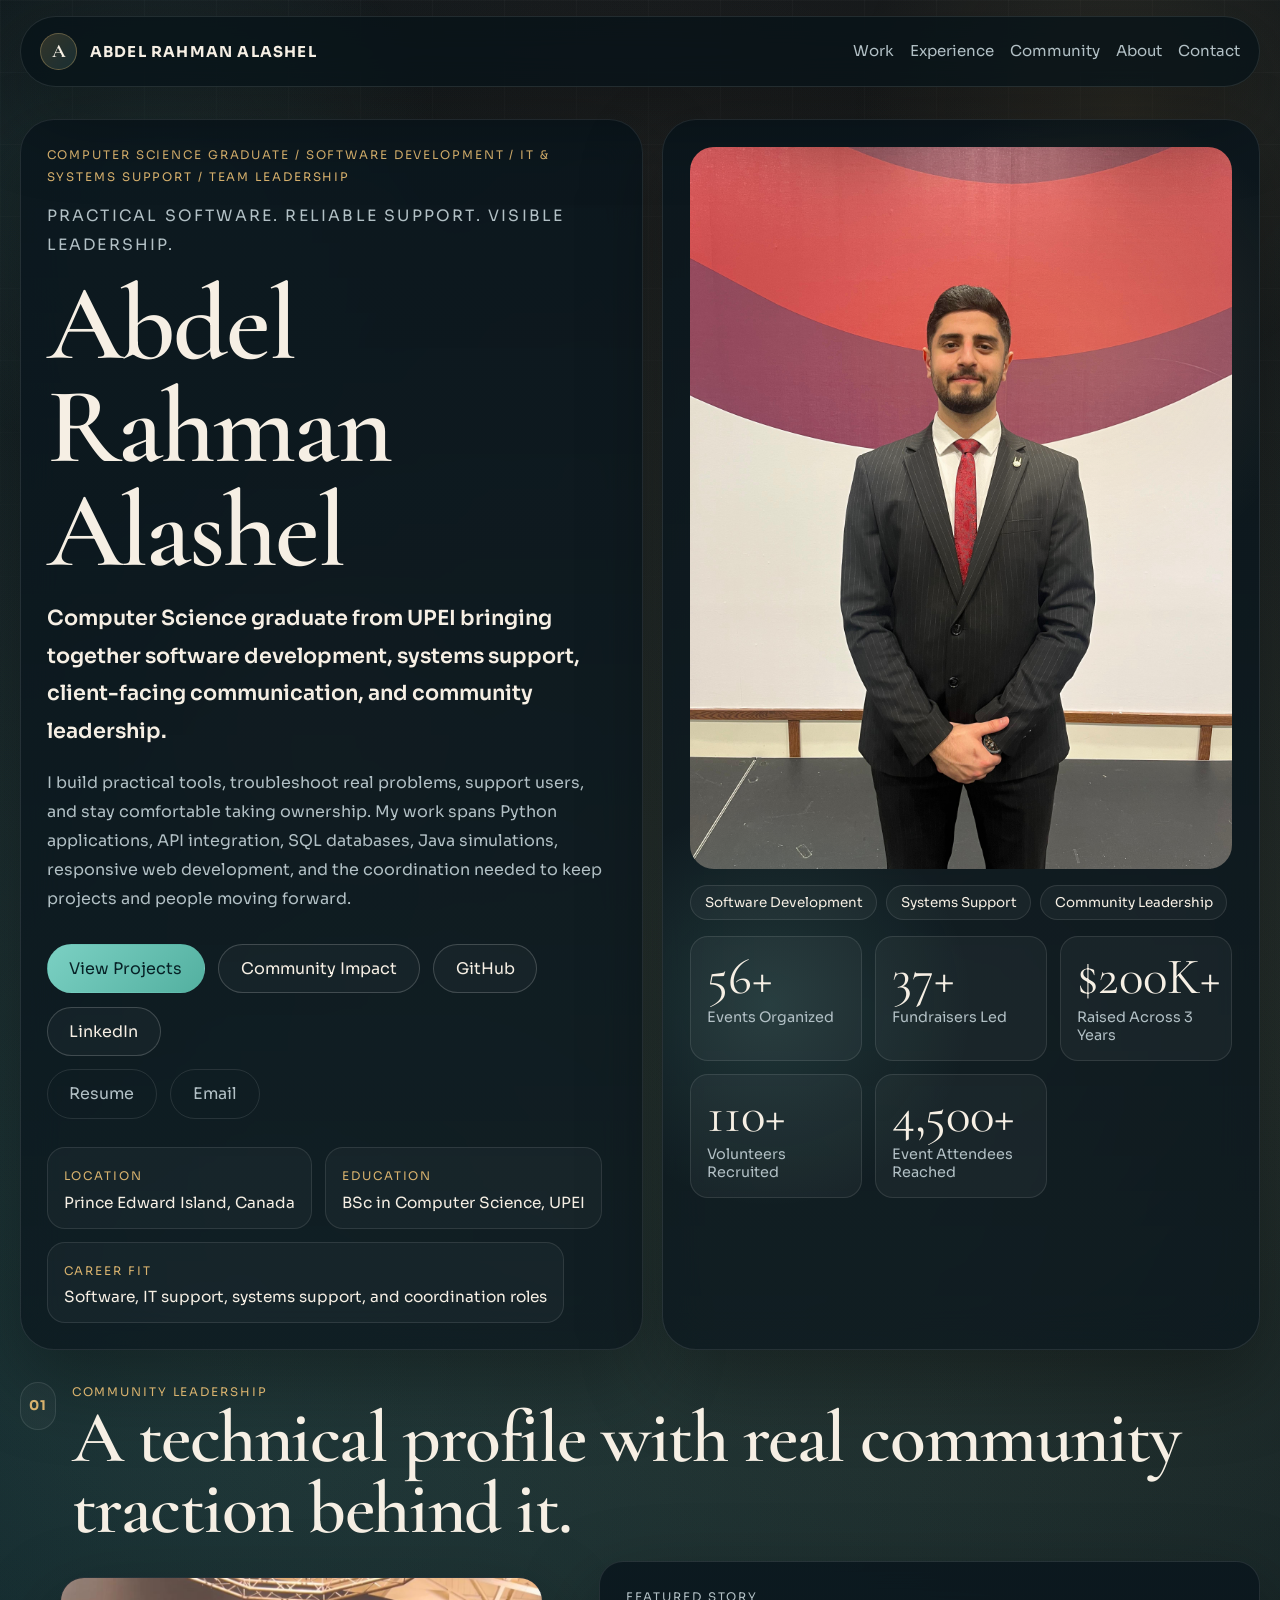
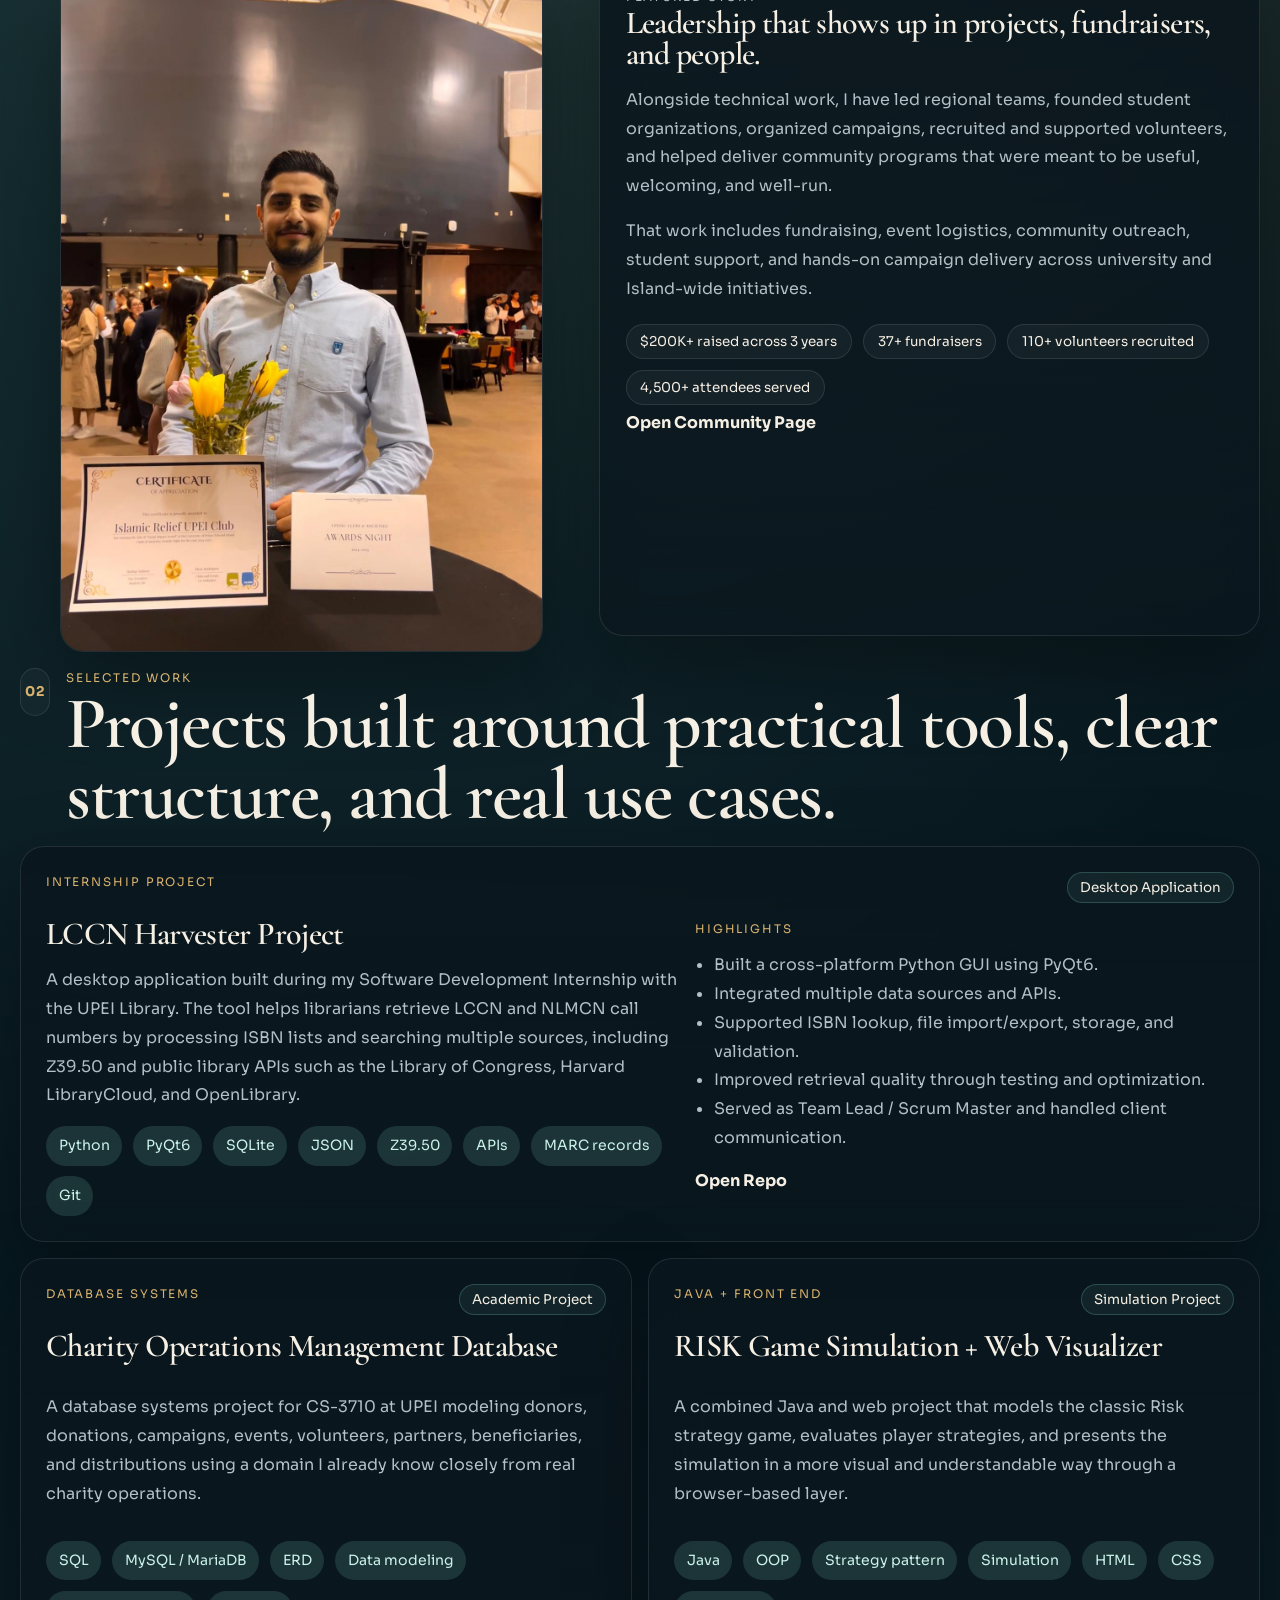
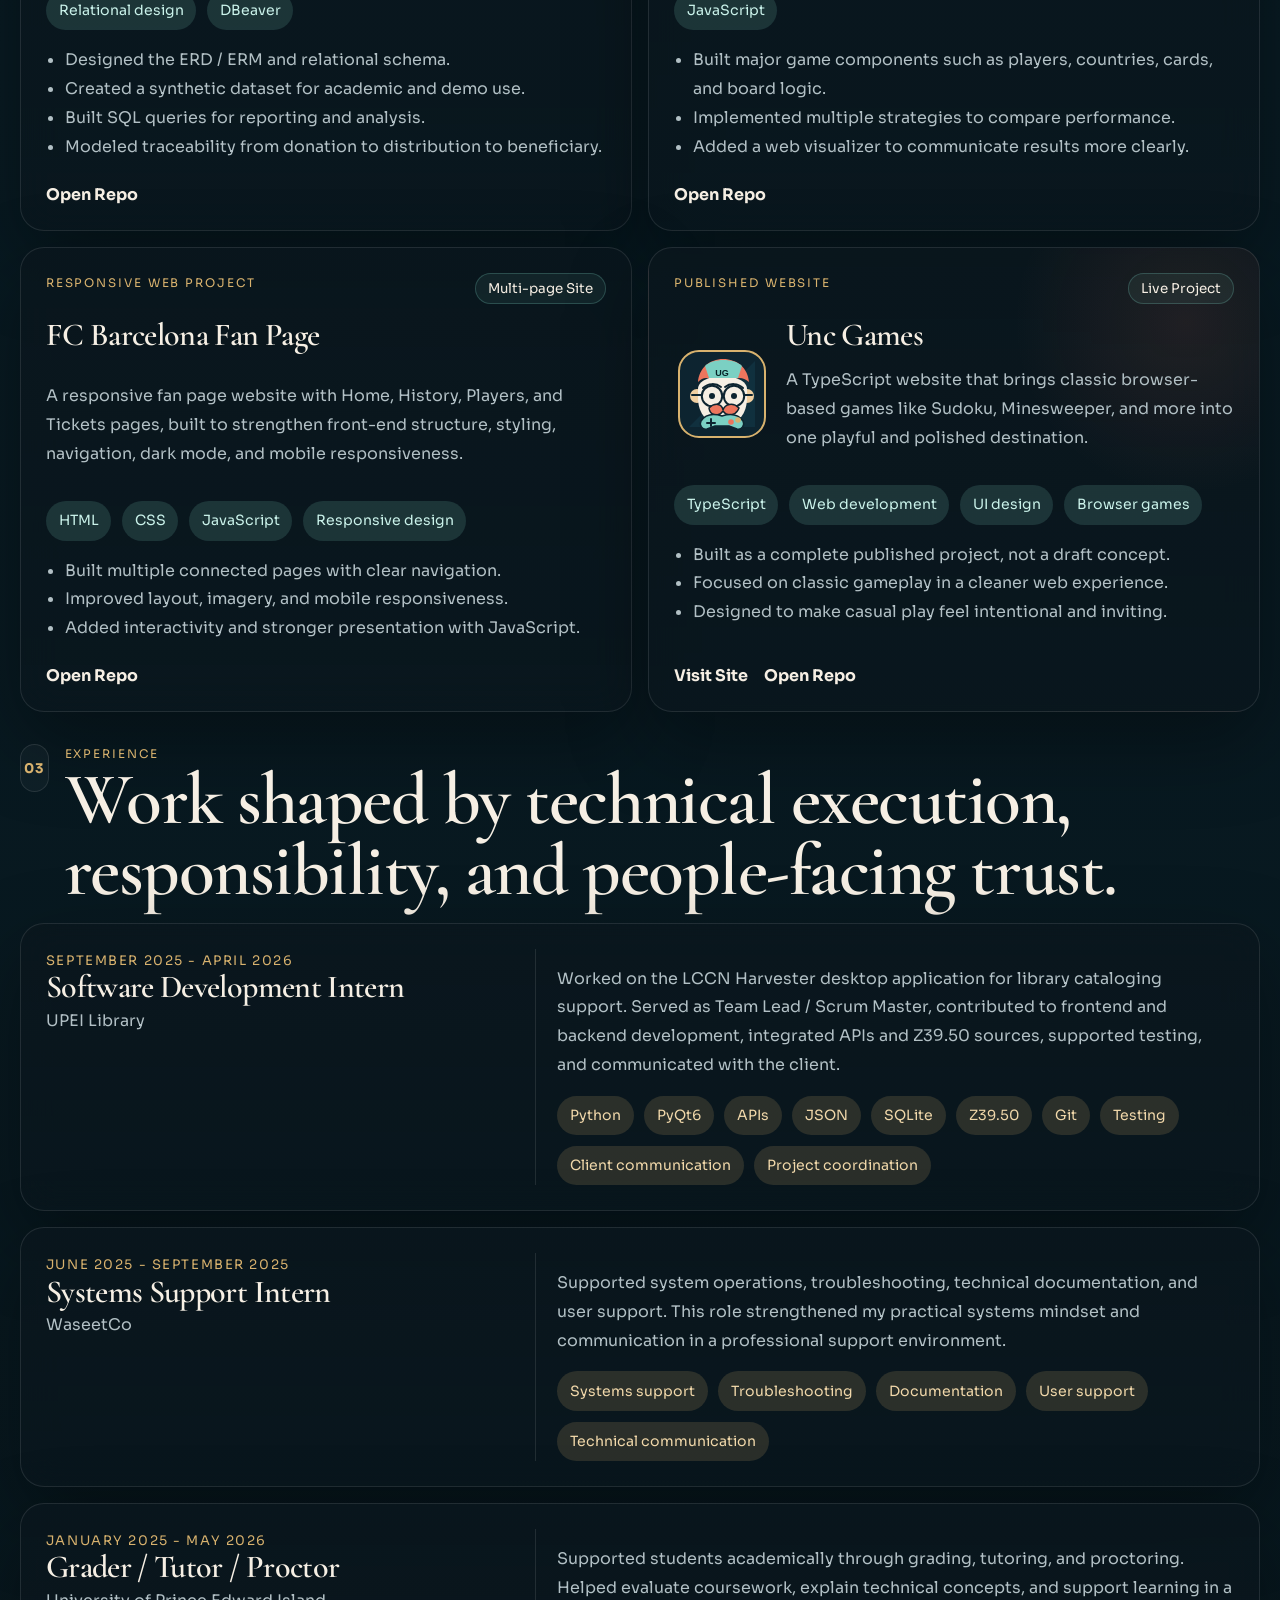
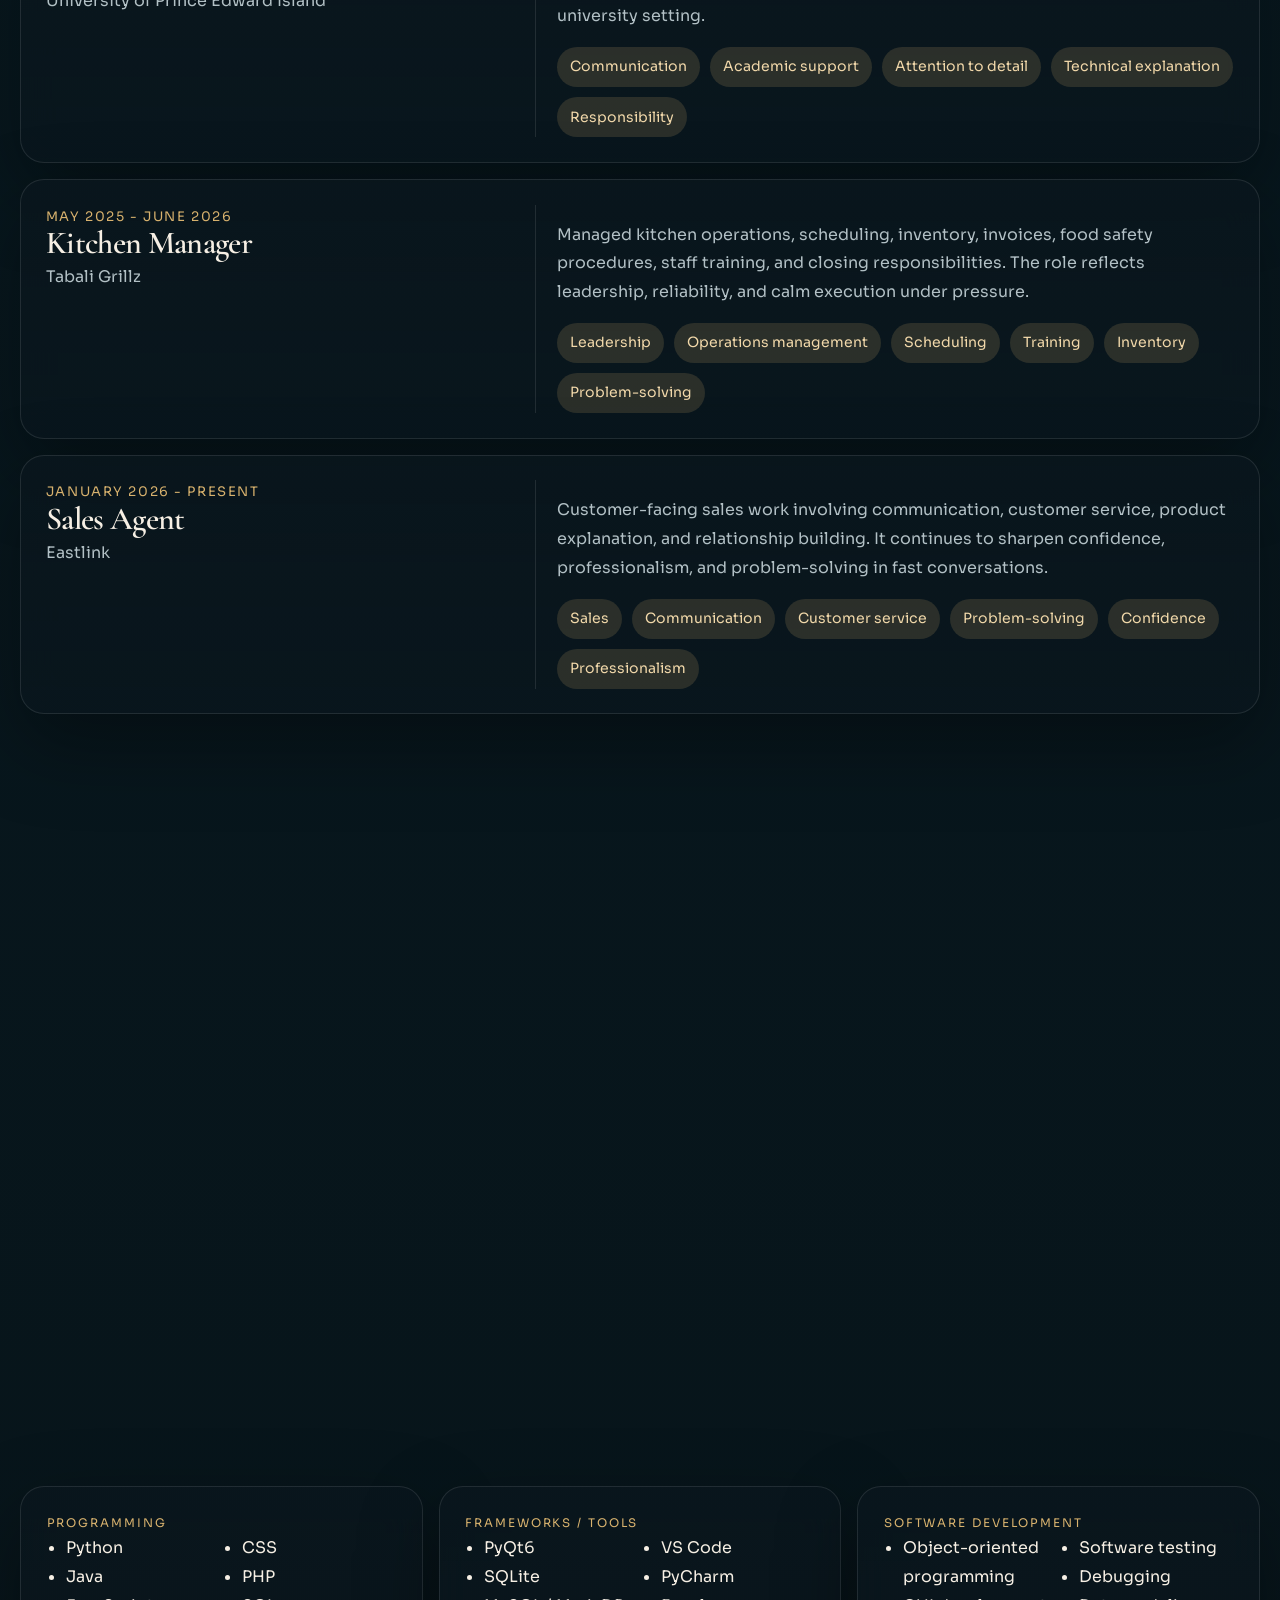
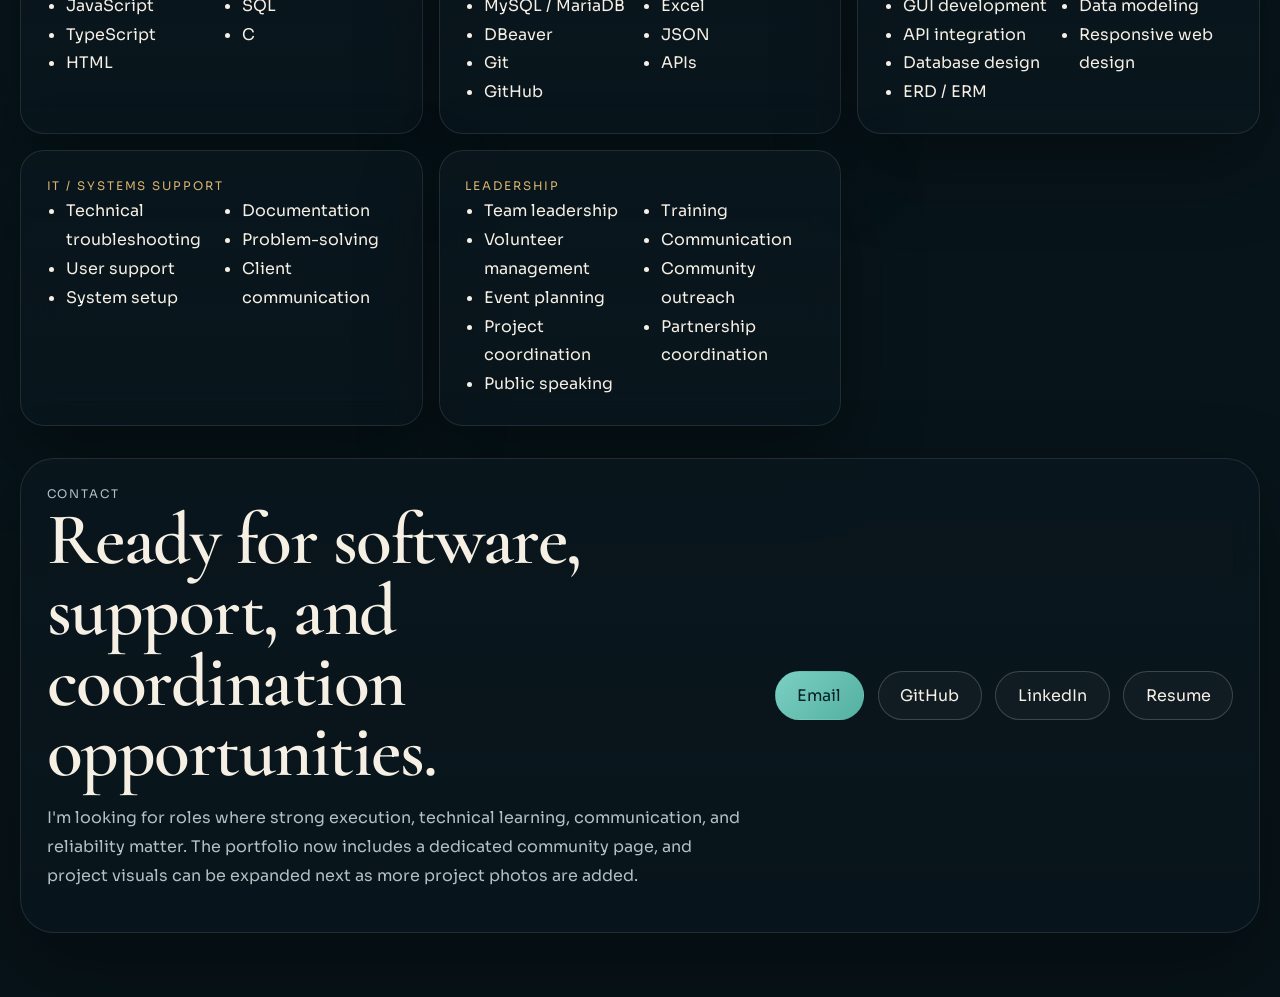
==== commit a200ab10: "Add resume and remove hero overlay" ====
--- a/index.html
+++ b/index.html
@@ -82,10 +82,14 @@
             </div>
 
             <div class="helper-links">
-              <!-- Replace the placeholder resume link below when your final resume is ready. -->
-              <button class="button button-ghost button-disabled" type="button" disabled>
-                Resume
-              </button>
+              <!-- Update the resume file path below if you replace the PDF later. -->
+              <a
+                class="button button-ghost"
+                href="assets/Abdel_Rahman_Alashel_Combined_Resume.pdf"
+                target="_blank"
+                rel="noreferrer"
+                >Resume</a
+              >
               <!-- Replace the placeholder email below when you are ready. -->
               <a class="button button-ghost" href="mailto:you@example.com"
                 >Email</a
@@ -112,10 +116,6 @@
           </div>
 
           <div class="hero-stage reveal delay-1">
-            <div class="floating-note">
-              Team Lead / Scrum Master on the LCCN Harvester internship project
-            </div>
-
             <figure class="portrait-frame">
               <img
                 src="assets/hero-portrait.jpg"
@@ -722,10 +722,14 @@
               rel="noreferrer"
               >LinkedIn</a
             >
-            <!-- Replace the placeholder resume button below when your final resume is ready. -->
-            <button class="button button-secondary button-disabled" type="button" disabled>
-              Resume
-            </button>
+            <!-- Update the resume file path below if you replace the PDF later. -->
+            <a
+              class="button button-secondary"
+              href="assets/Abdel_Rahman_Alashel_Combined_Resume.pdf"
+              target="_blank"
+              rel="noreferrer"
+              >Resume</a
+            >
           </div>
         </section>
       </main>
--- a/styles.css
+++ b/styles.css
@@ -411,11 +411,6 @@
   color: var(--muted);
 }
 
-.button-disabled {
-  cursor: not-allowed;
-  opacity: 0.75;
-}
-
 .hero-facts {
   gap: 0.85rem;
   margin-top: 1.8rem;
@@ -434,20 +429,6 @@
   margin-top: 0.45rem;
   font-size: 0.96rem;
   color: var(--ink);
-}
-
-.floating-note {
-  position: absolute;
-  top: 1rem;
-  left: 1rem;
-  z-index: 2;
-  max-width: 15rem;
-  padding: 0.85rem 1rem;
-  border: 1px solid rgba(216, 178, 110, 0.22);
-  border-radius: 20px;
-  background: rgba(7, 19, 24, 0.86);
-  color: var(--muted);
-  font-size: 0.88rem;
 }
 
 .portrait-frame {
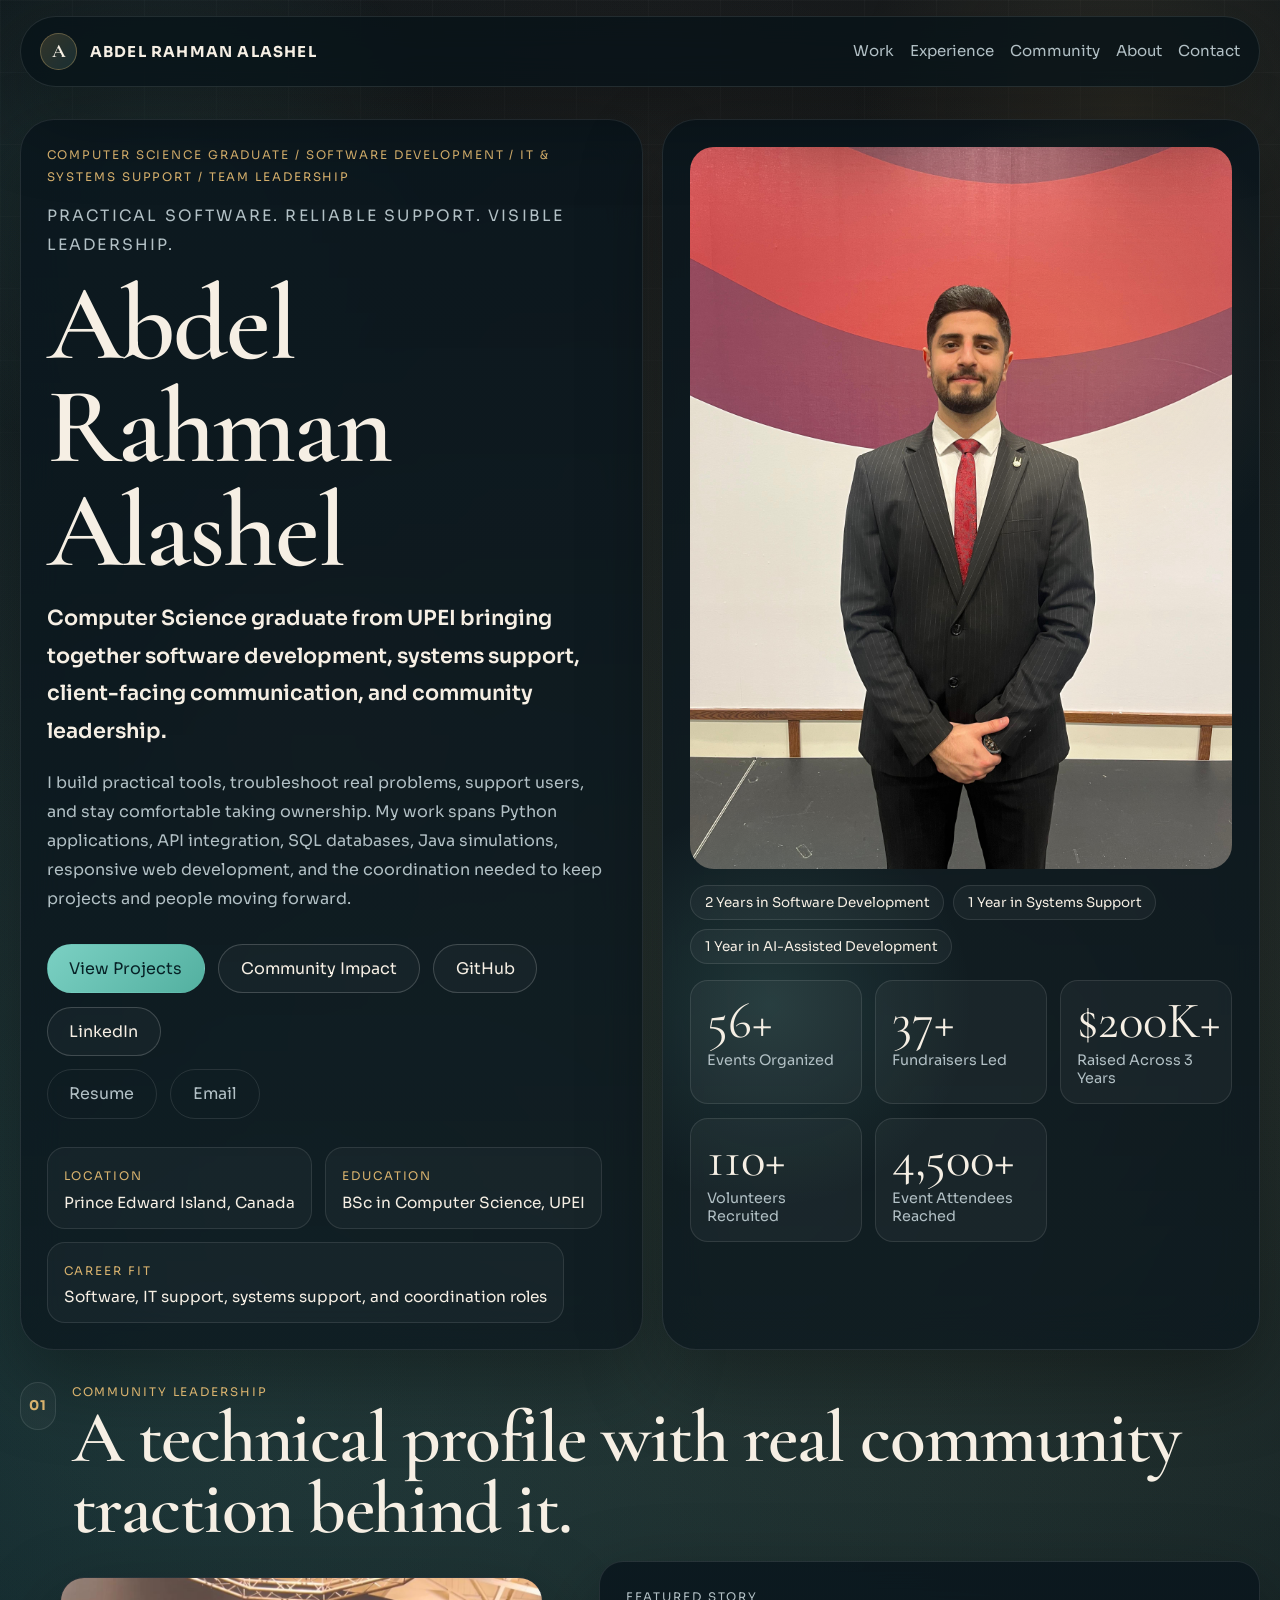
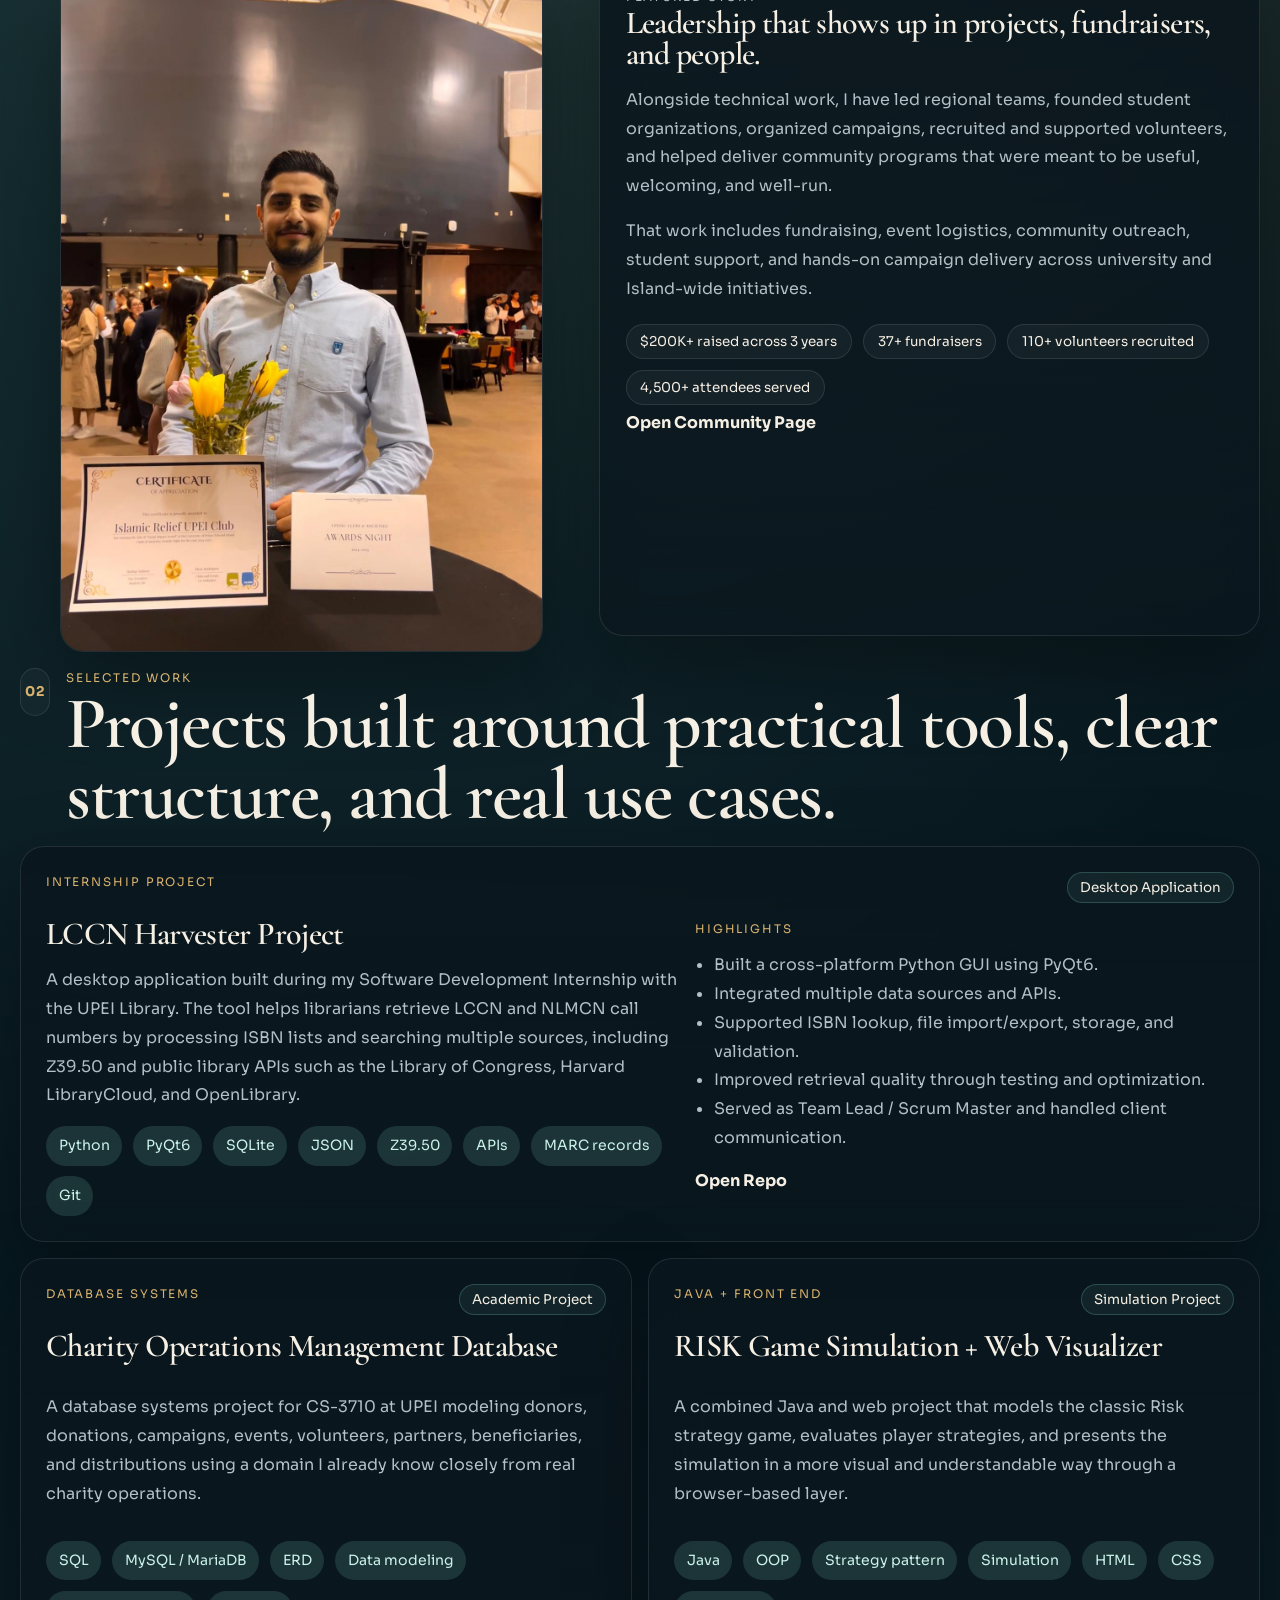
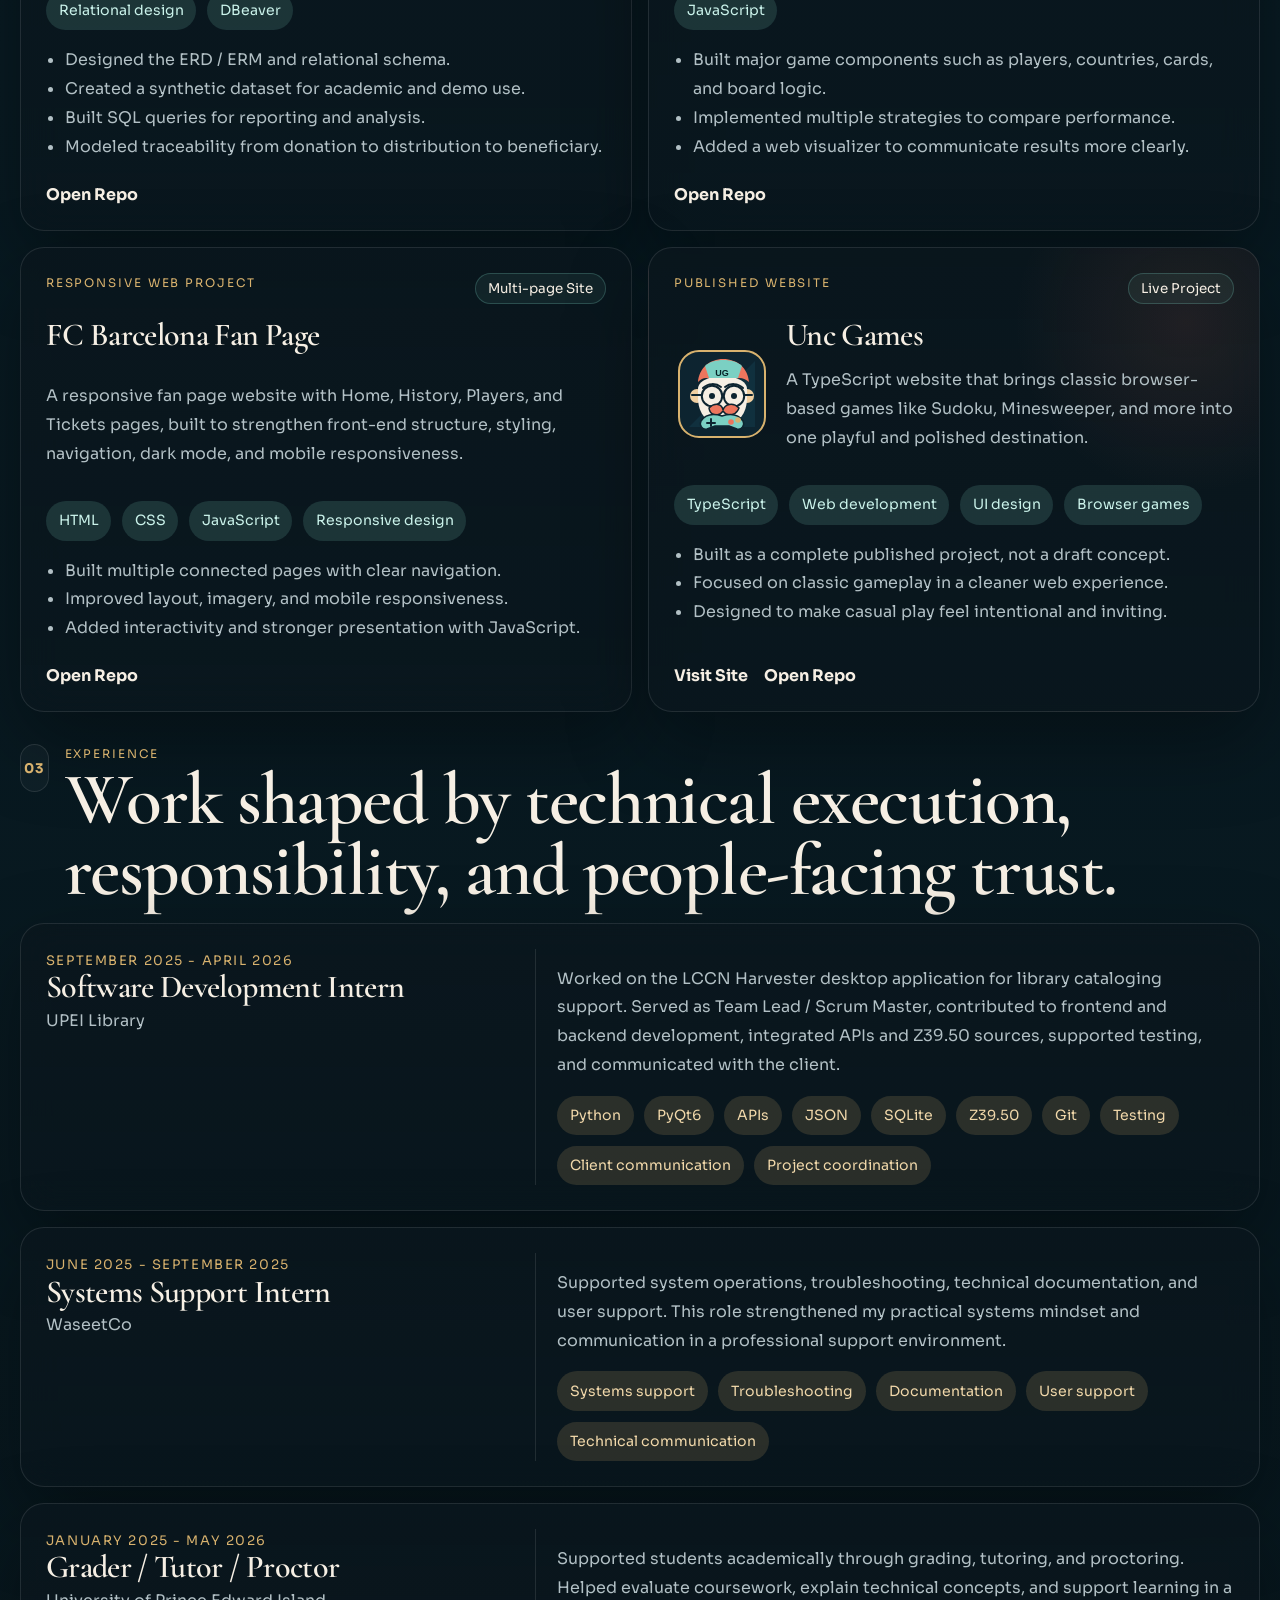
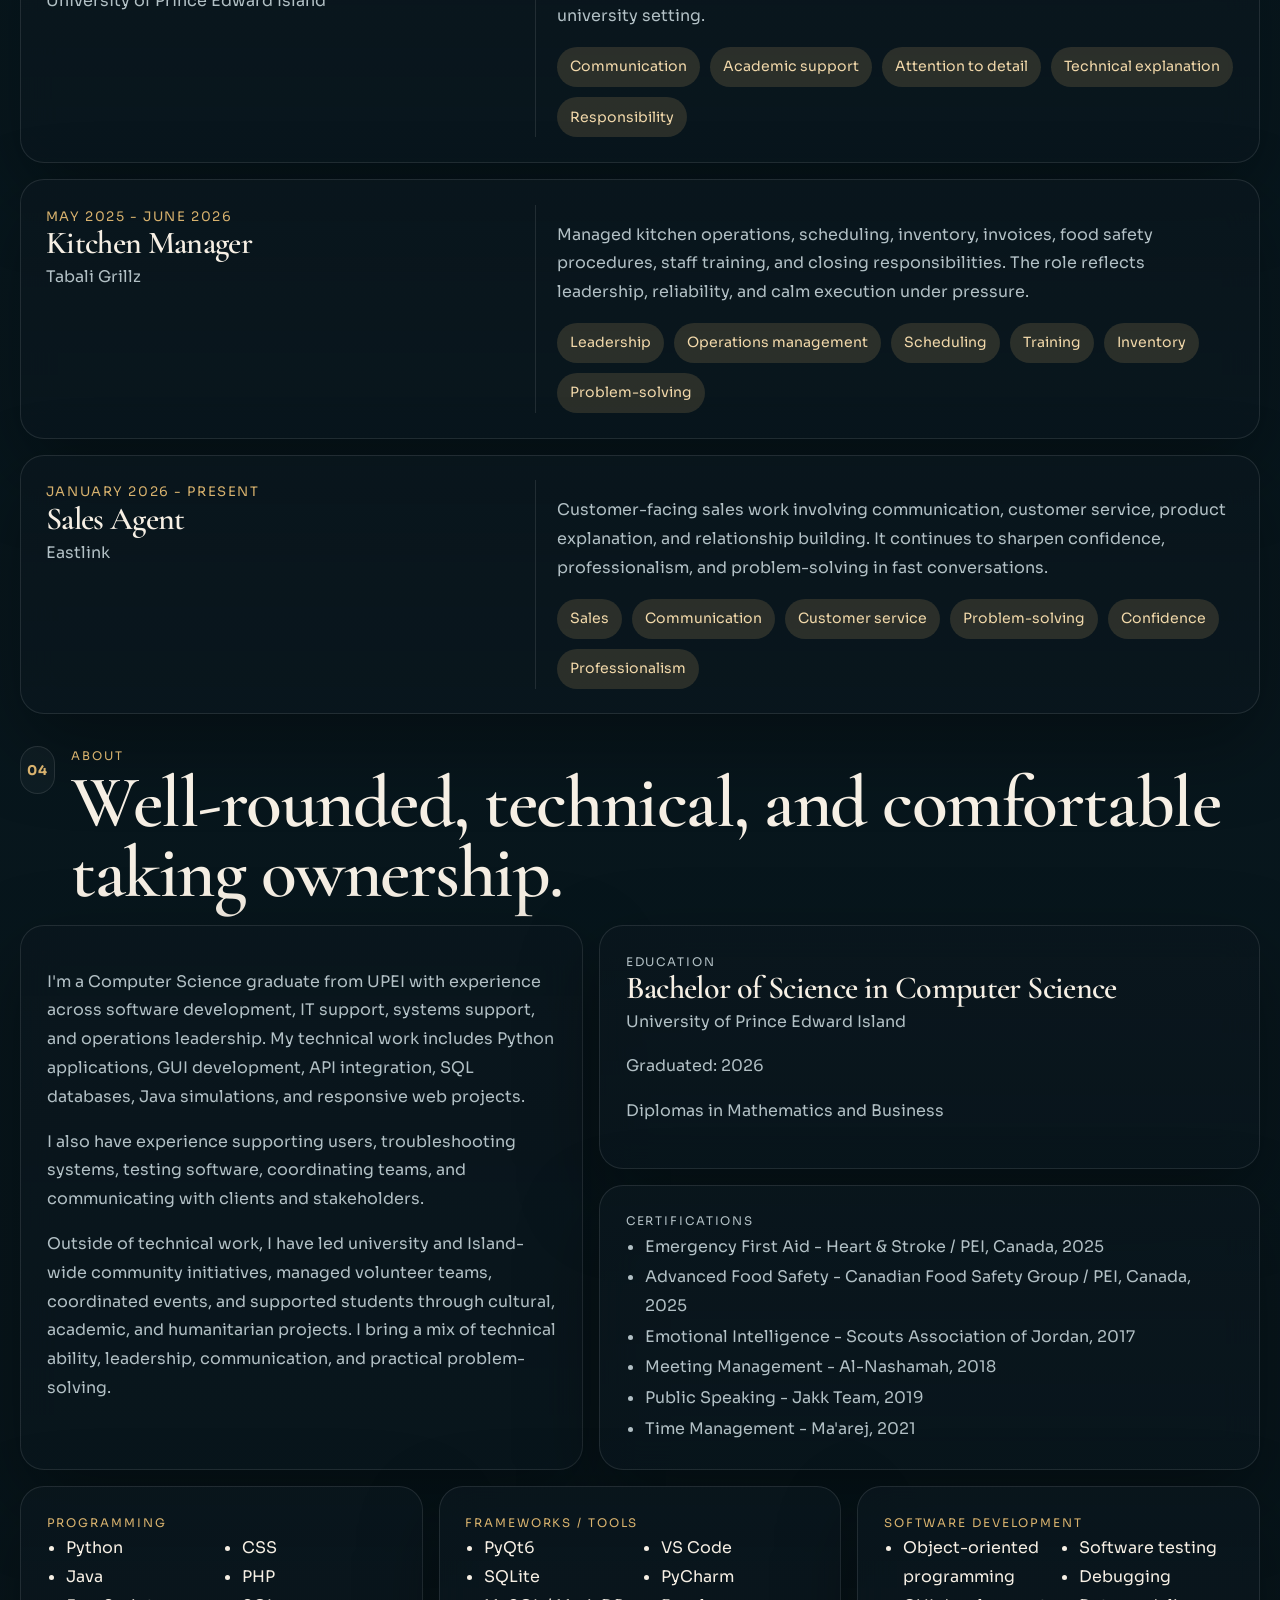
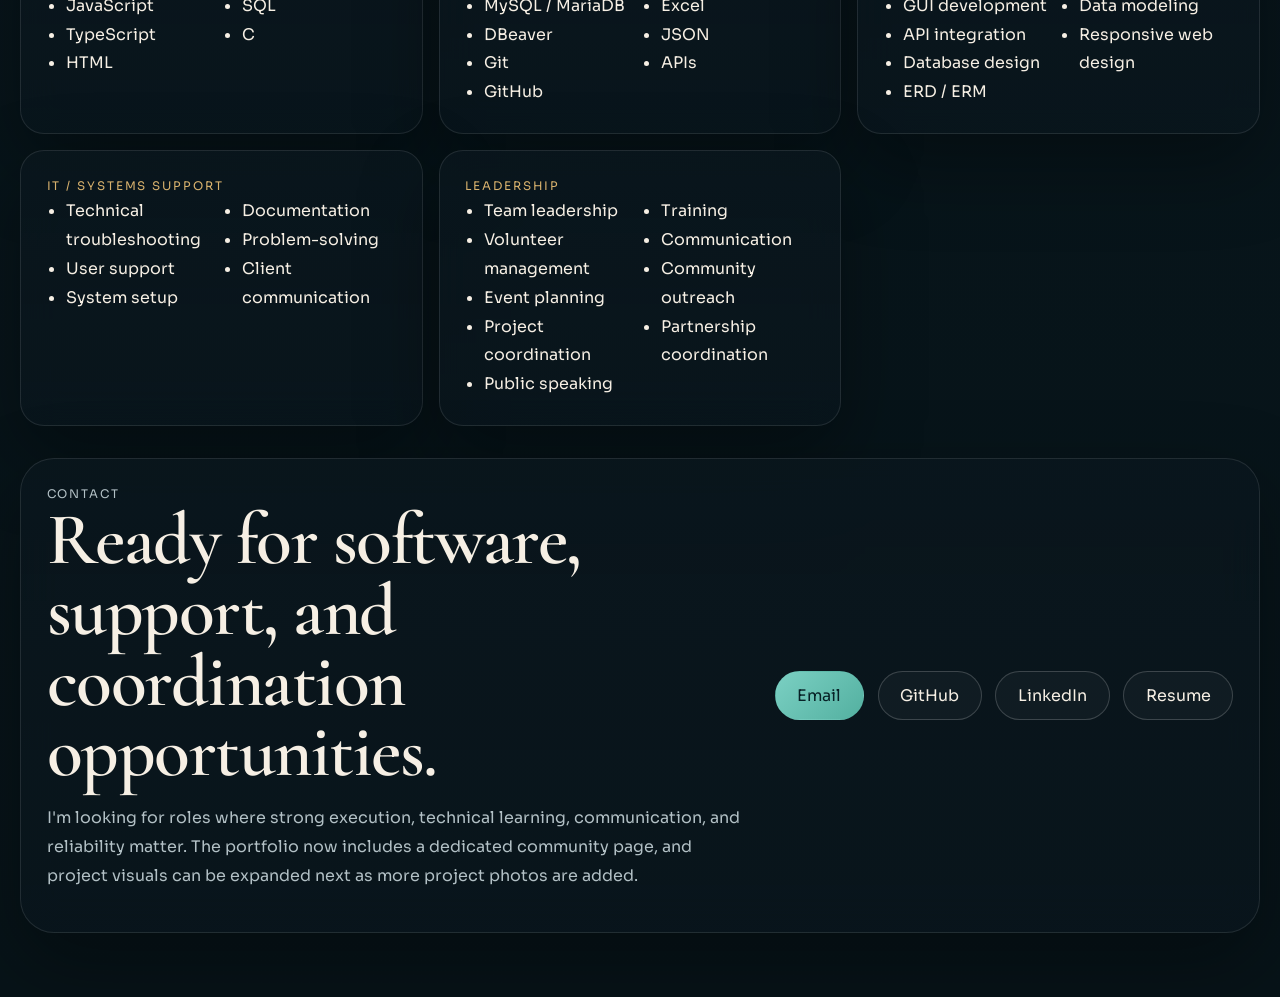
==== commit 1cc4194b: "Refine hero experience labels" ====
--- a/index.html
+++ b/index.html
@@ -124,9 +124,9 @@
             </figure>
 
             <div class="portrait-caption">
-              <span class="caption-chip">Software Development</span>
-              <span class="caption-chip">Systems Support</span>
-              <span class="caption-chip">Community Leadership</span>
+              <span class="caption-chip">2 Years in Software Development</span>
+              <span class="caption-chip">1 Year in Systems Support</span>
+              <span class="caption-chip">1 Year in AI-Assisted Development</span>
             </div>
 
             <div class="metric-stack">
--- a/styles.css
+++ b/styles.css
@@ -867,8 +867,24 @@
   padding: 0;
 }
 
+.gallery-media-duo {
+  display: grid;
+  grid-template-columns: repeat(2, minmax(0, 1fr));
+  gap: 0.25rem;
+}
+
 .gallery-card img {
   aspect-ratio: 4 / 3;
+  height: 100%;
+  object-fit: cover;
+}
+
+.gallery-card-duo img {
+  aspect-ratio: 4 / 3;
+}
+
+.portrait-card img {
+  aspect-ratio: 3 / 4;
 }
 
 .gallery-card figcaption {
@@ -878,11 +894,11 @@
 }
 
 .gallery-card:nth-child(1) {
-  grid-column: span 5;
+  grid-column: span 4;
 }
 
 .gallery-card:nth-child(2) {
-  grid-column: span 3;
+  grid-column: span 8;
 }
 
 .gallery-card:nth-child(3) {
@@ -894,6 +910,10 @@
 }
 
 .gallery-card:nth-child(5) {
+  grid-column: span 4;
+}
+
+.gallery-card:nth-child(6) {
   grid-column: span 8;
 }
 
@@ -1012,7 +1032,8 @@
   .gallery-card:nth-child(2),
   .gallery-card:nth-child(3),
   .gallery-card:nth-child(4),
-  .gallery-card:nth-child(5) {
+  .gallery-card:nth-child(5),
+  .gallery-card:nth-child(6) {
     grid-column: auto;
   }
 }
@@ -1093,6 +1114,10 @@
   }
 
   .campaign-media.media-two {
+    grid-template-columns: 1fr;
+  }
+
+  .gallery-media-duo {
     grid-template-columns: 1fr;
   }
 
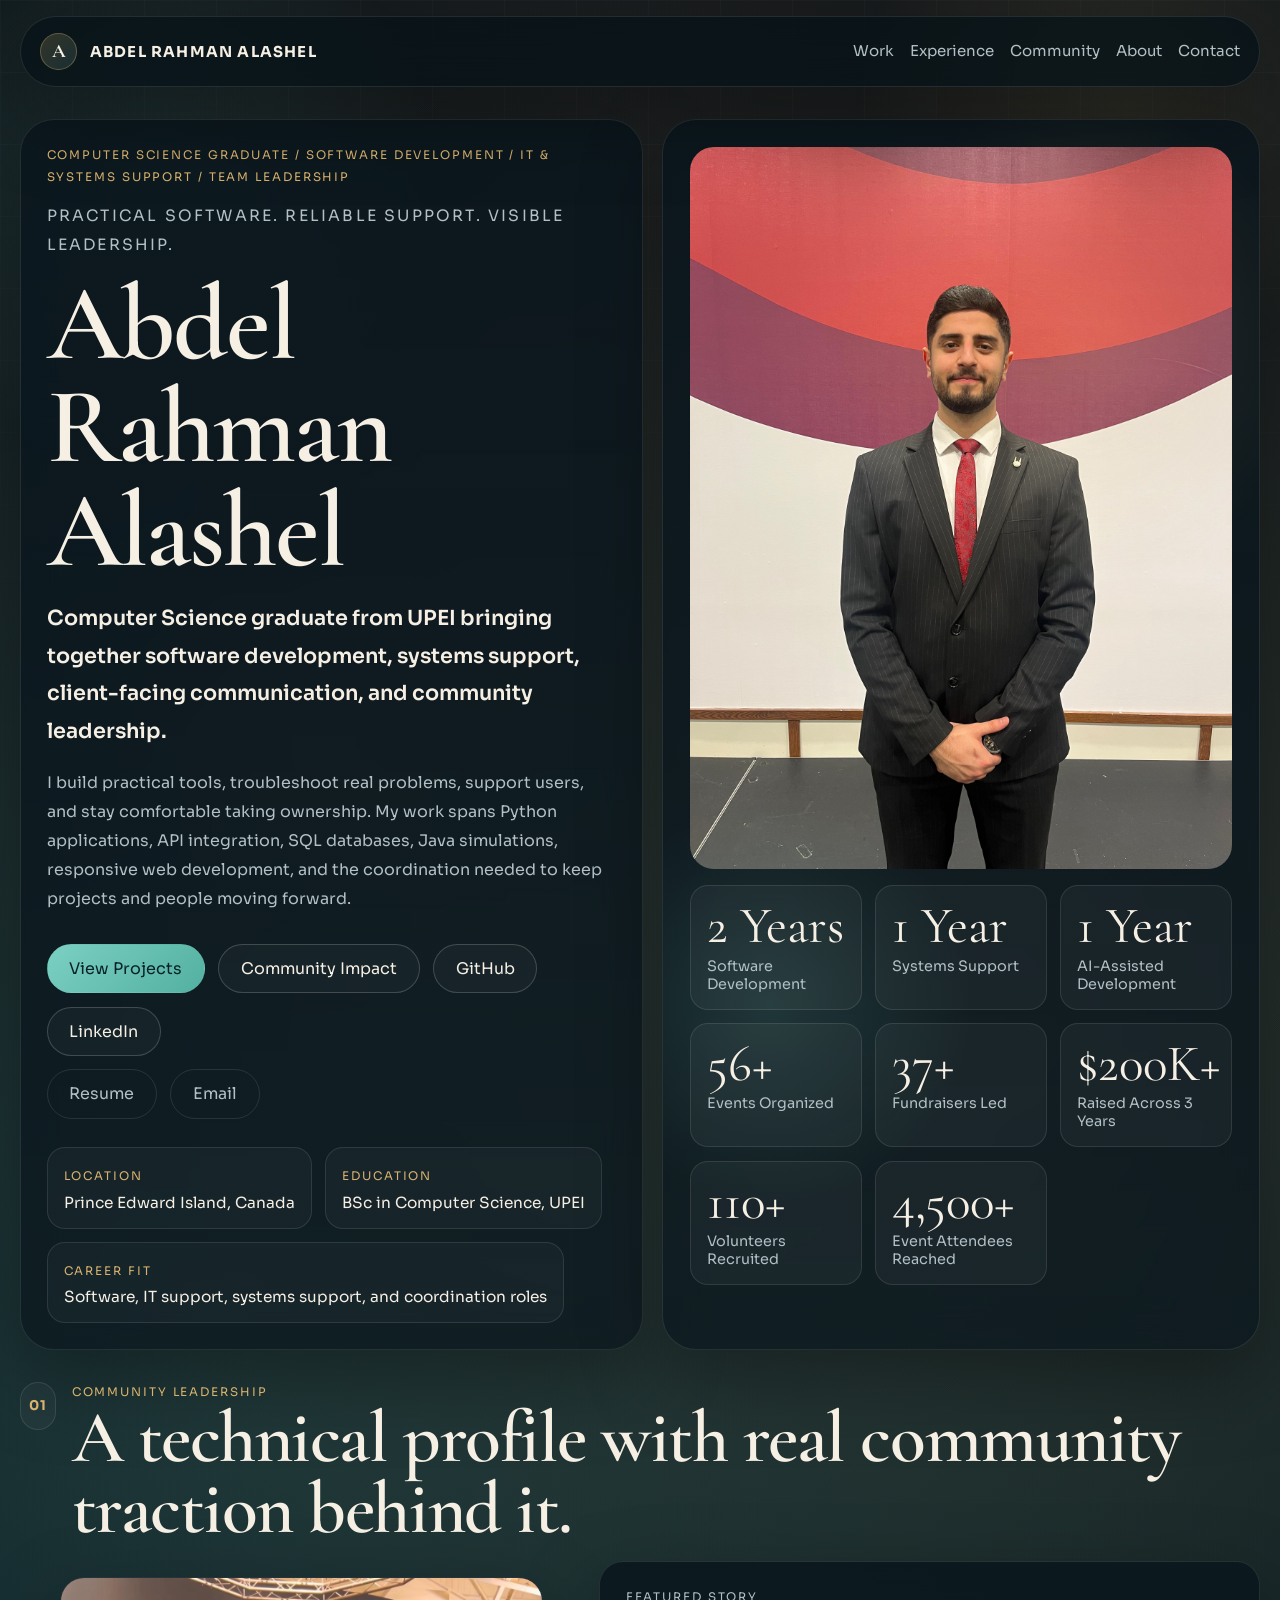
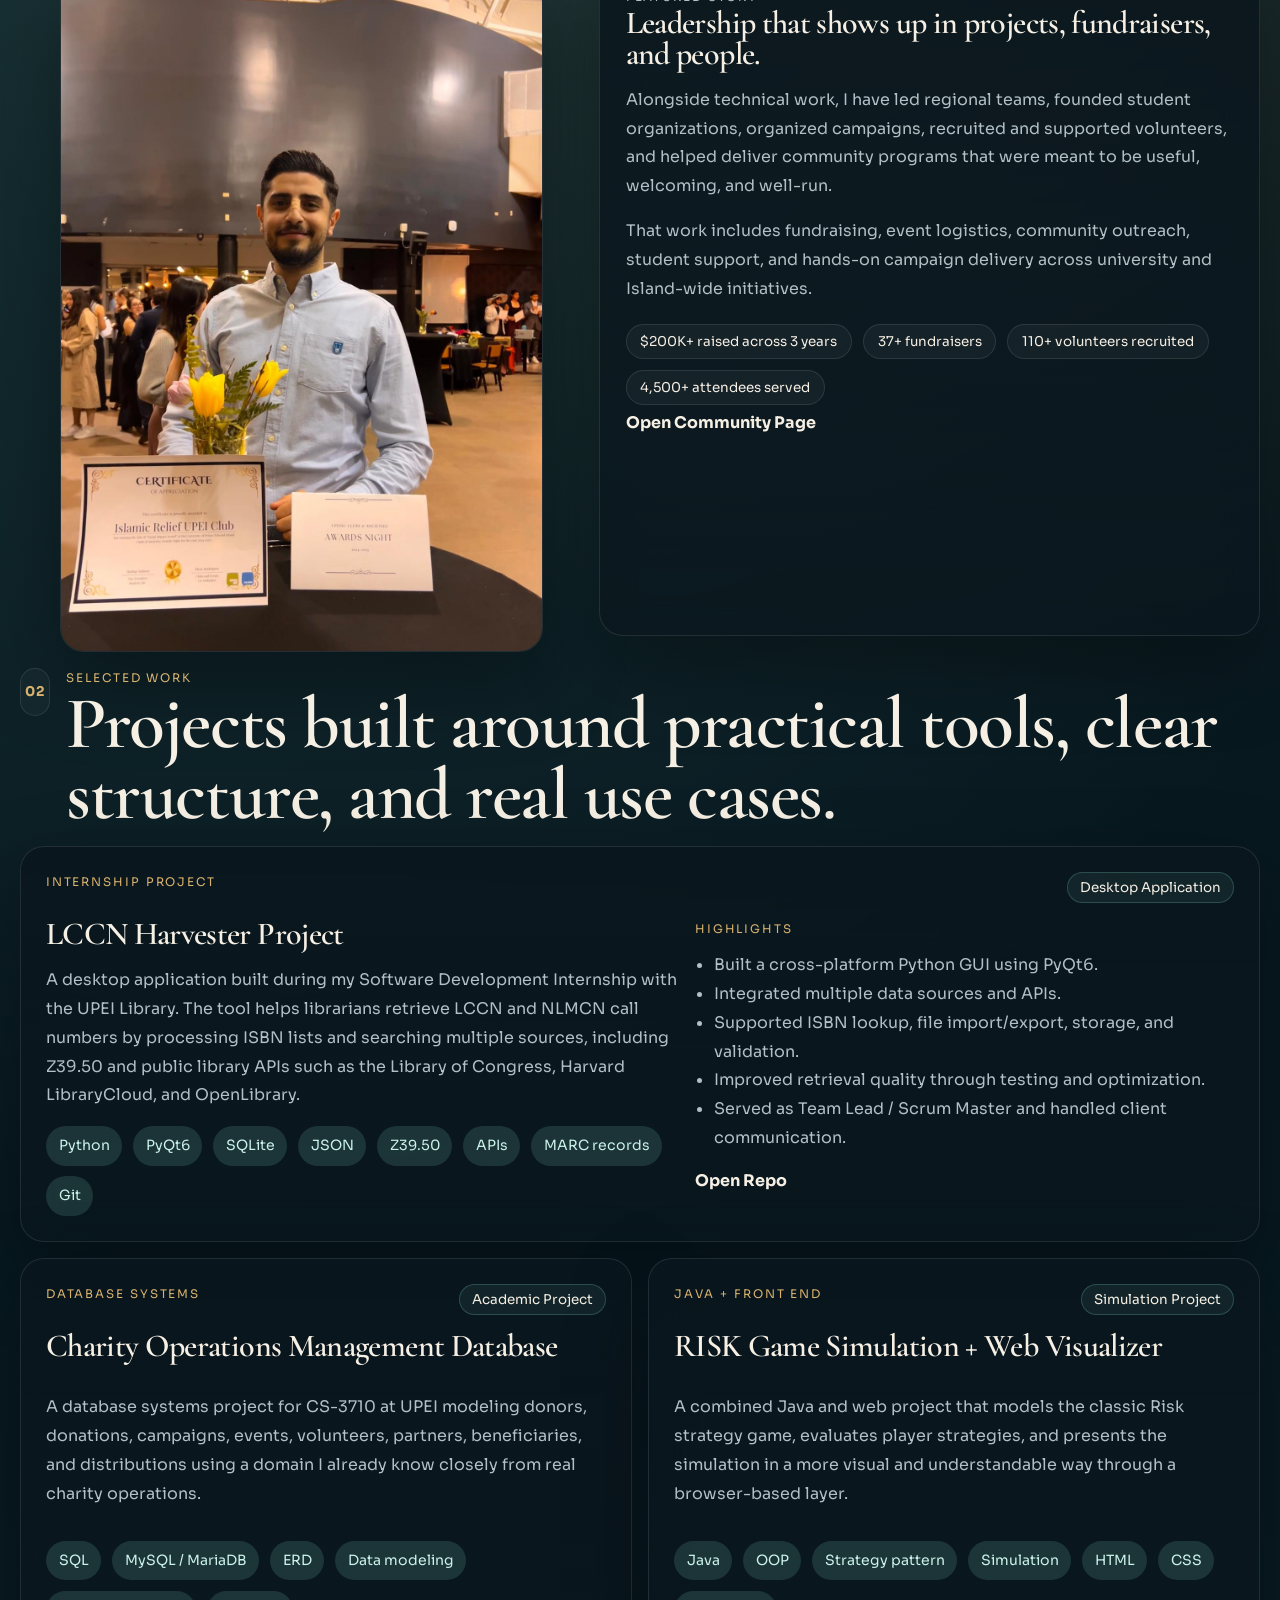
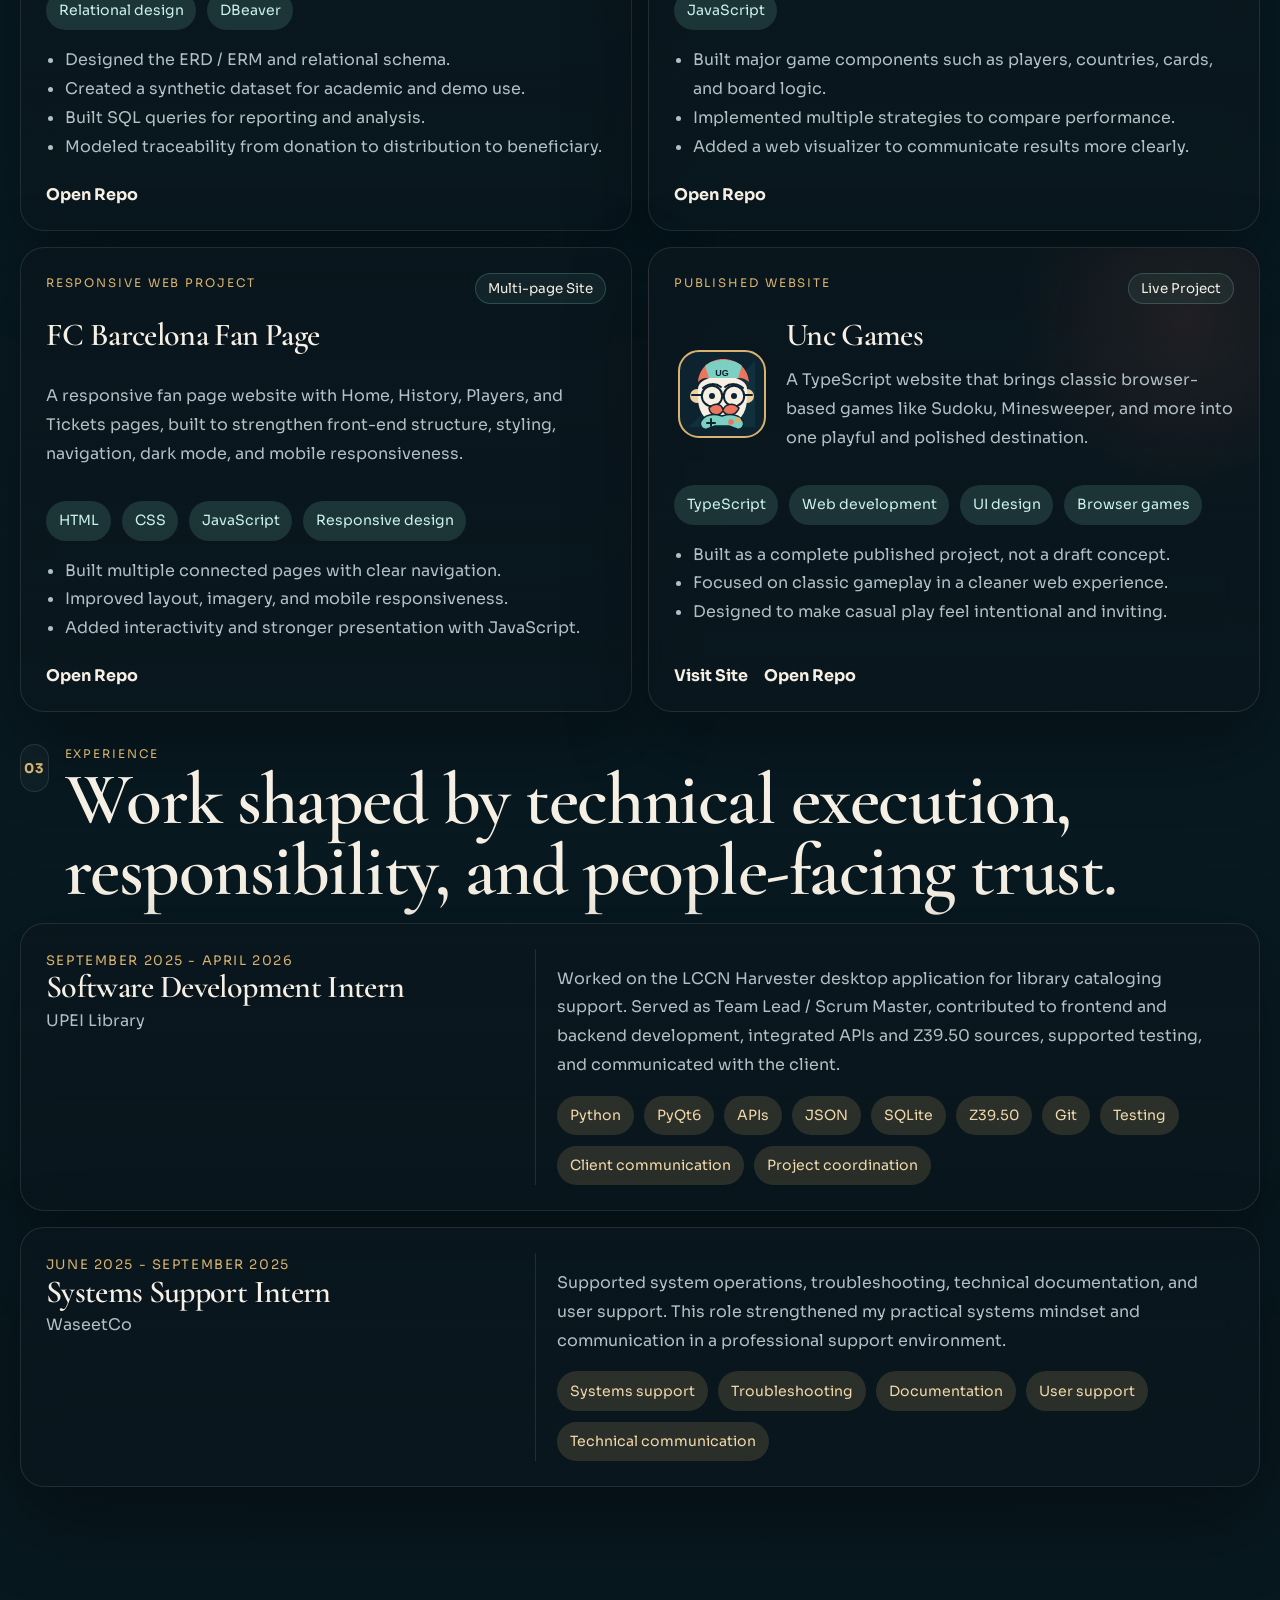
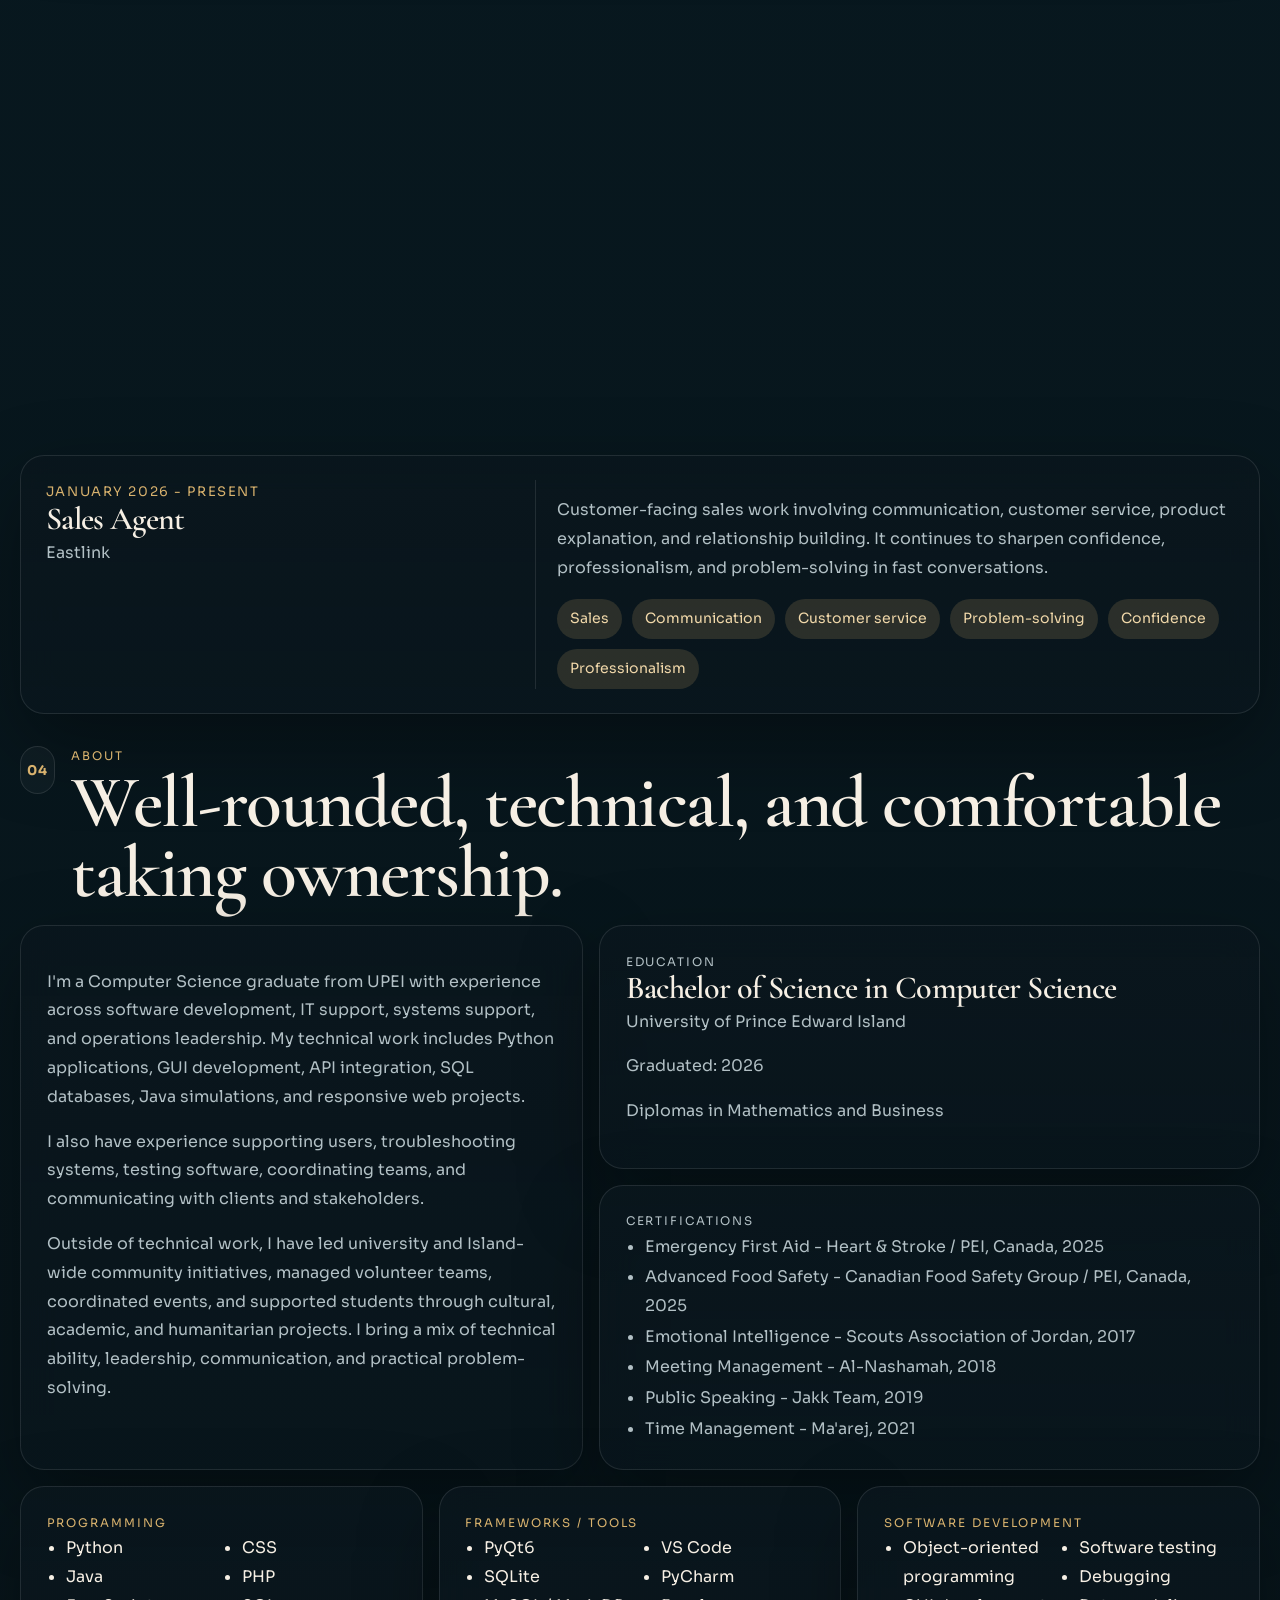
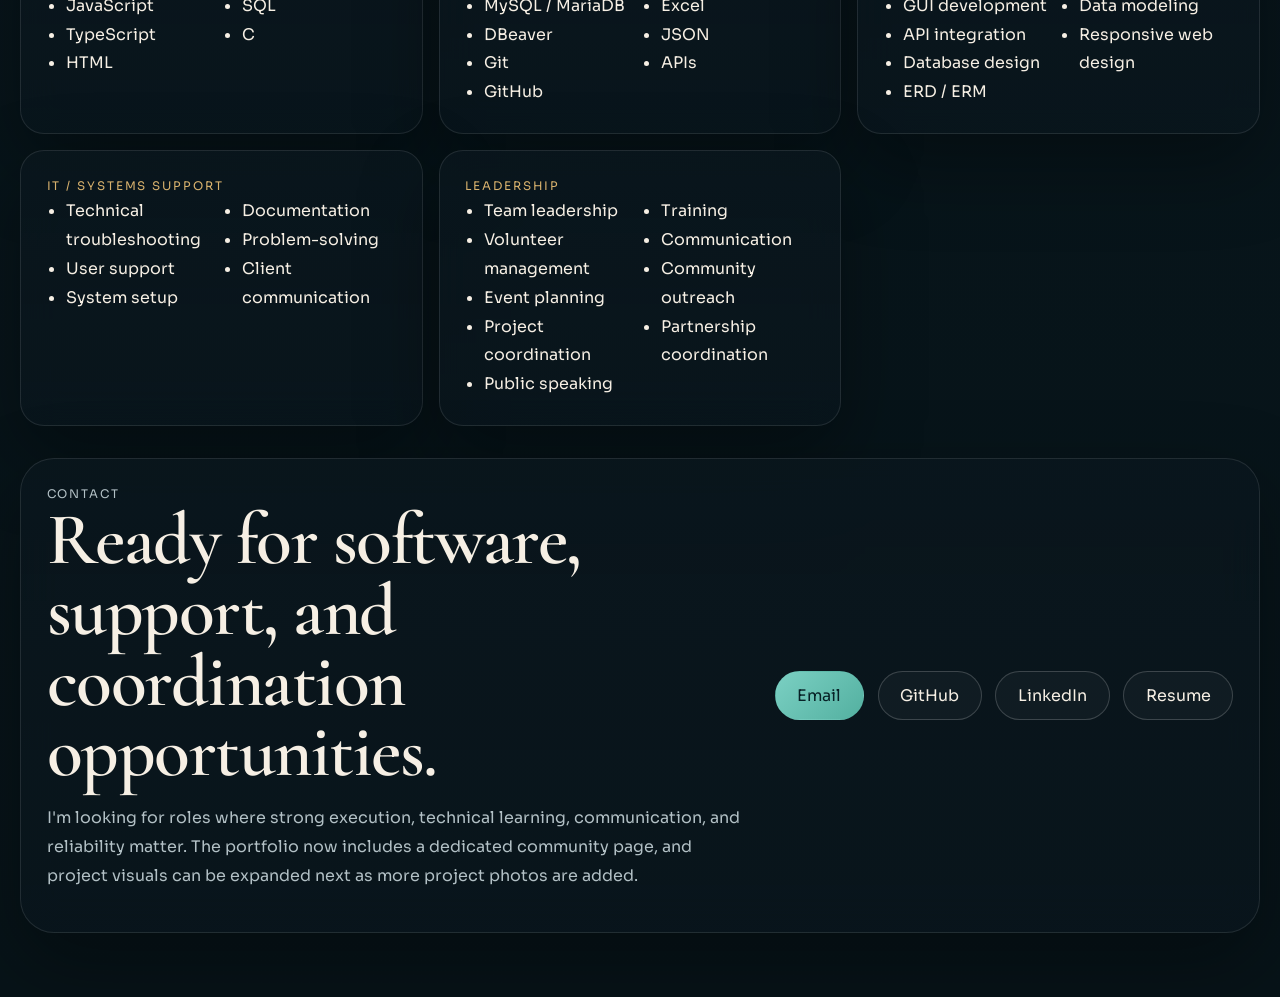
==== commit f5fd03a7: "Refine hero stats and community gallery" ====
--- a/index.html
+++ b/index.html
@@ -123,13 +123,19 @@
               />
             </figure>
 
-            <div class="portrait-caption">
-              <span class="caption-chip">2 Years in Software Development</span>
-              <span class="caption-chip">1 Year in Systems Support</span>
-              <span class="caption-chip">1 Year in AI-Assisted Development</span>
-            </div>
-
             <div class="metric-stack">
+              <article class="metric-card">
+                <span class="metric-number">2 Years</span>
+                <span class="metric-label">Software Development</span>
+              </article>
+              <article class="metric-card">
+                <span class="metric-number">1 Year</span>
+                <span class="metric-label">Systems Support</span>
+              </article>
+              <article class="metric-card">
+                <span class="metric-number">1 Year</span>
+                <span class="metric-label">AI-Assisted Development</span>
+              </article>
               <article class="metric-card">
                 <span class="metric-number">56+</span>
                 <span class="metric-label">Events Organized</span>
--- a/styles.css
+++ b/styles.css
@@ -341,7 +341,6 @@
 .hero-actions,
 .helper-links,
 .hero-facts,
-.portrait-caption,
 .metric-stack,
 .tag-list,
 .skill-pill-list,
@@ -441,25 +440,17 @@
 .portrait-frame img,
 .media-card img,
 .collage-main img,
-.collage-card img,
 .campaign-media img,
 .gallery-card img {
   height: 100%;
   object-fit: cover;
 }
 
-.portrait-caption,
 .metric-stack {
   position: relative;
   z-index: 1;
 }
 
-.portrait-caption {
-  gap: 0.55rem;
-  margin-top: 1rem;
-}
-
-.caption-chip,
 .impact-chip {
   display: inline-flex;
   align-items: center;
@@ -773,36 +764,13 @@
 
 .collage-main {
   position: absolute;
-  inset: 1.35rem 1.35rem 1.35rem 5rem;
+  inset: 1.35rem;
   margin: 0;
   border-radius: 28px;
   overflow: hidden;
   z-index: 1;
 }
 
-.collage-card {
-  position: absolute;
-  width: min(18rem, 38%);
-  margin: 0;
-  border: 1px solid var(--line);
-  border-radius: 24px;
-  overflow: hidden;
-  box-shadow: var(--shadow);
-  z-index: 2;
-}
-
-.collage-card-top {
-  top: 1.4rem;
-  left: 1.4rem;
-  height: 13rem;
-}
-
-.collage-card-bottom {
-  right: 1.4rem;
-  bottom: 1.4rem;
-  height: 13rem;
-}
-
 .impact-grid {
   align-items: start;
 }
@@ -858,19 +826,13 @@
 }
 
 .gallery-grid {
-  grid-template-columns: repeat(12, minmax(0, 1fr));
+  grid-template-columns: repeat(3, minmax(0, 1fr));
 }
 
 .gallery-card {
   display: grid;
   overflow: hidden;
   padding: 0;
-}
-
-.gallery-media-duo {
-  display: grid;
-  grid-template-columns: repeat(2, minmax(0, 1fr));
-  gap: 0.25rem;
 }
 
 .gallery-card img {
@@ -879,10 +841,6 @@
   object-fit: cover;
 }
 
-.gallery-card-duo img {
-  aspect-ratio: 4 / 3;
-}
-
 .portrait-card img {
   aspect-ratio: 3 / 4;
 }
@@ -891,30 +849,6 @@
   padding: 1rem 1.1rem 1.1rem;
   color: var(--muted);
   font-size: 0.92rem;
-}
-
-.gallery-card:nth-child(1) {
-  grid-column: span 4;
-}
-
-.gallery-card:nth-child(2) {
-  grid-column: span 8;
-}
-
-.gallery-card:nth-child(3) {
-  grid-column: span 4;
-}
-
-.gallery-card:nth-child(4) {
-  grid-column: span 4;
-}
-
-.gallery-card:nth-child(5) {
-  grid-column: span 4;
-}
-
-.gallery-card:nth-child(6) {
-  grid-column: span 8;
 }
 
 .reveal {
@@ -1016,25 +950,15 @@
   }
 
   .collage-main {
-    inset: 1rem 1rem 1rem 3.8rem;
-  }
-
-  .collage-card {
-    width: min(13rem, 42%);
+    inset: 1rem;
   }
 
   .gallery-grid {
     grid-template-columns: repeat(2, minmax(0, 1fr));
   }
 
-  .gallery-card,
-  .gallery-card:nth-child(1),
-  .gallery-card:nth-child(2),
-  .gallery-card:nth-child(3),
-  .gallery-card:nth-child(4),
-  .gallery-card:nth-child(5),
-  .gallery-card:nth-child(6) {
-    grid-column: auto;
+  .metric-stack {
+    grid-template-columns: repeat(2, minmax(0, 1fr));
   }
 }
 
@@ -1109,15 +1033,7 @@
     inset: 1rem;
   }
 
-  .collage-card {
-    display: none;
-  }
-
   .campaign-media.media-two {
-    grid-template-columns: 1fr;
-  }
-
-  .gallery-media-duo {
     grid-template-columns: 1fr;
   }
 
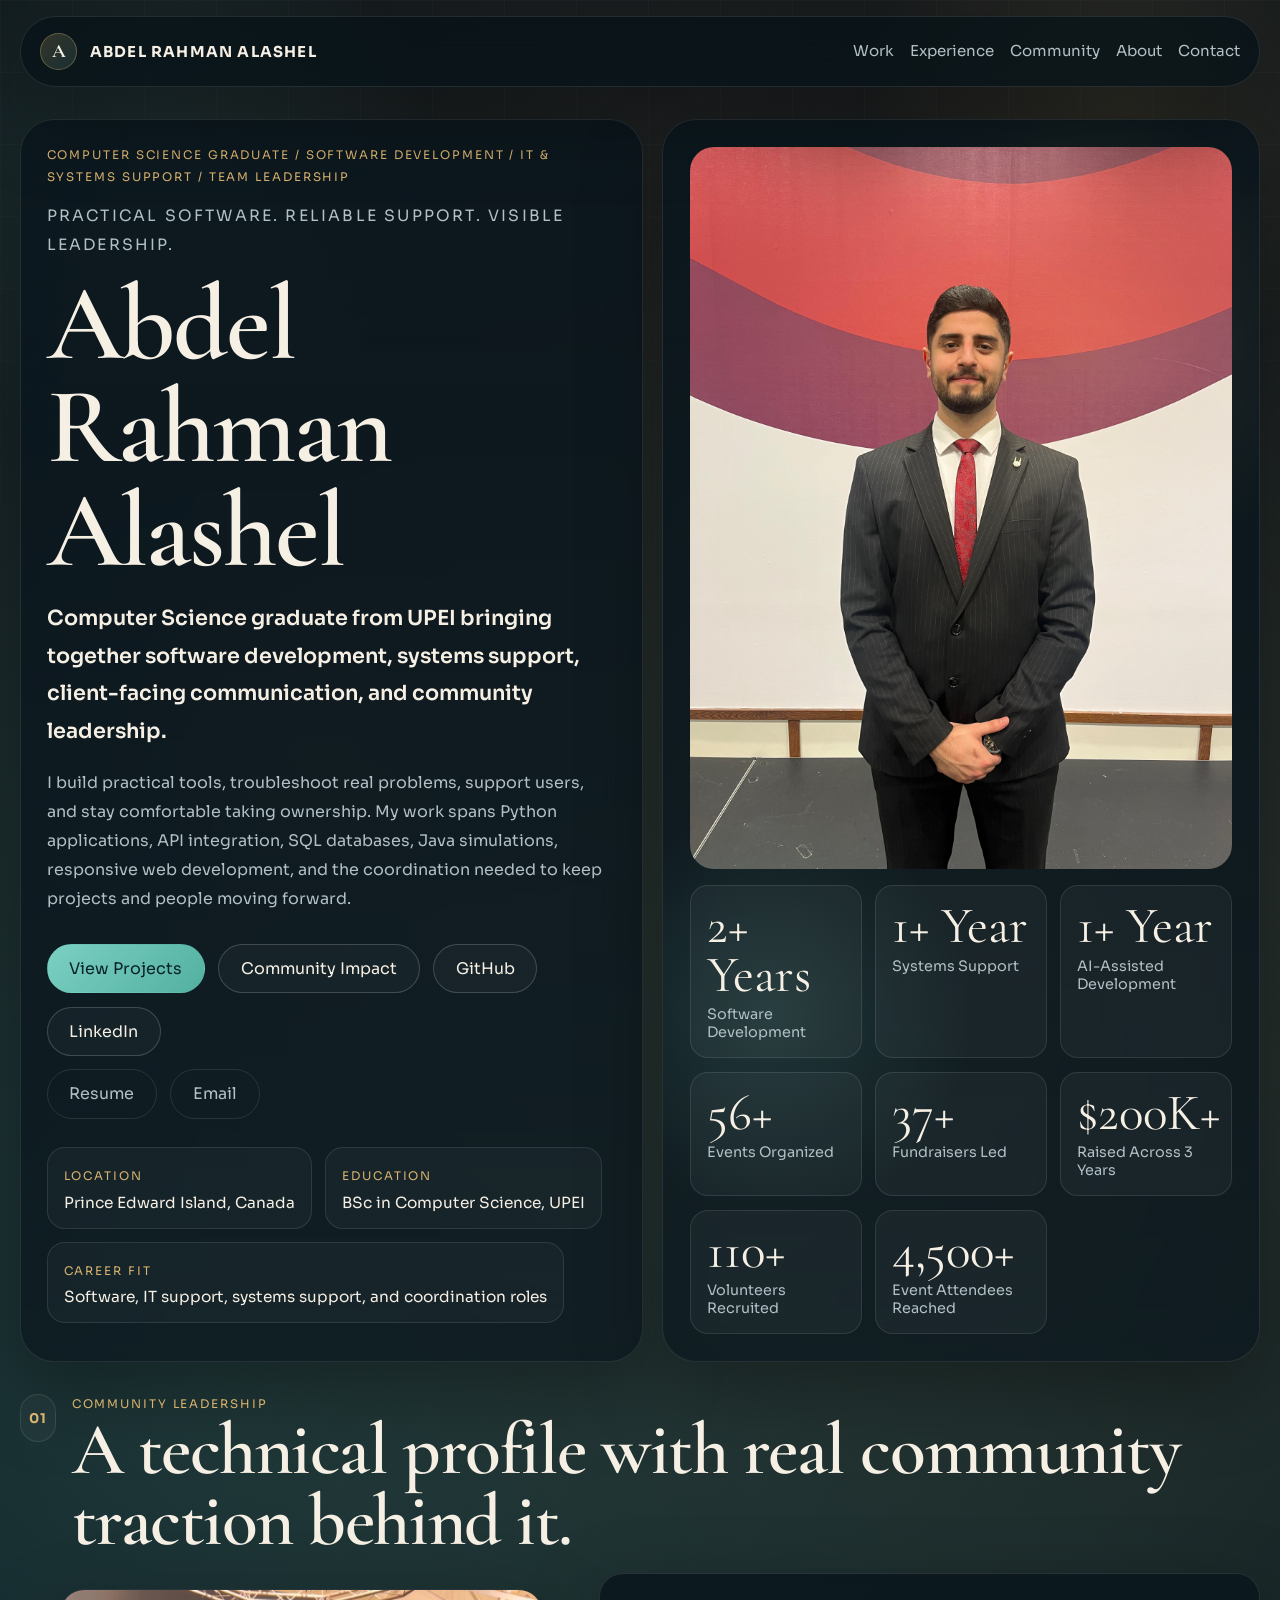
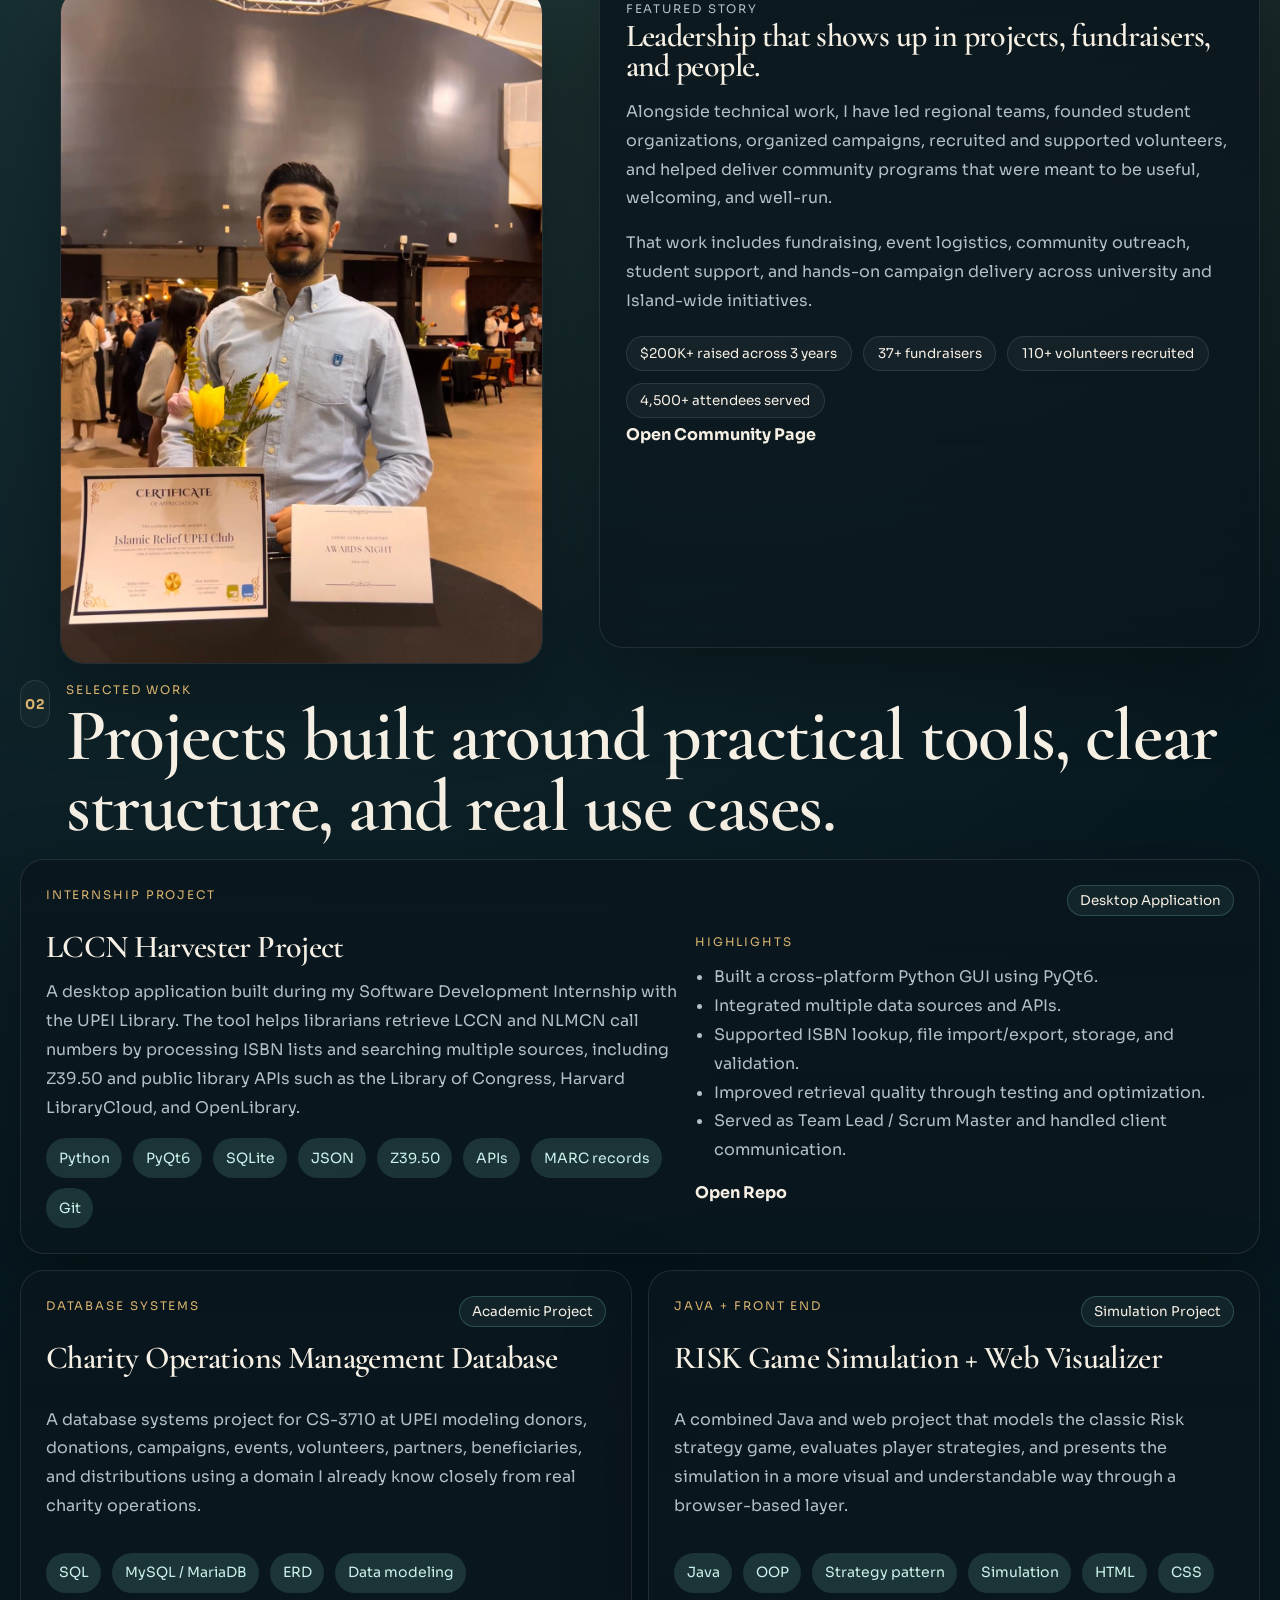
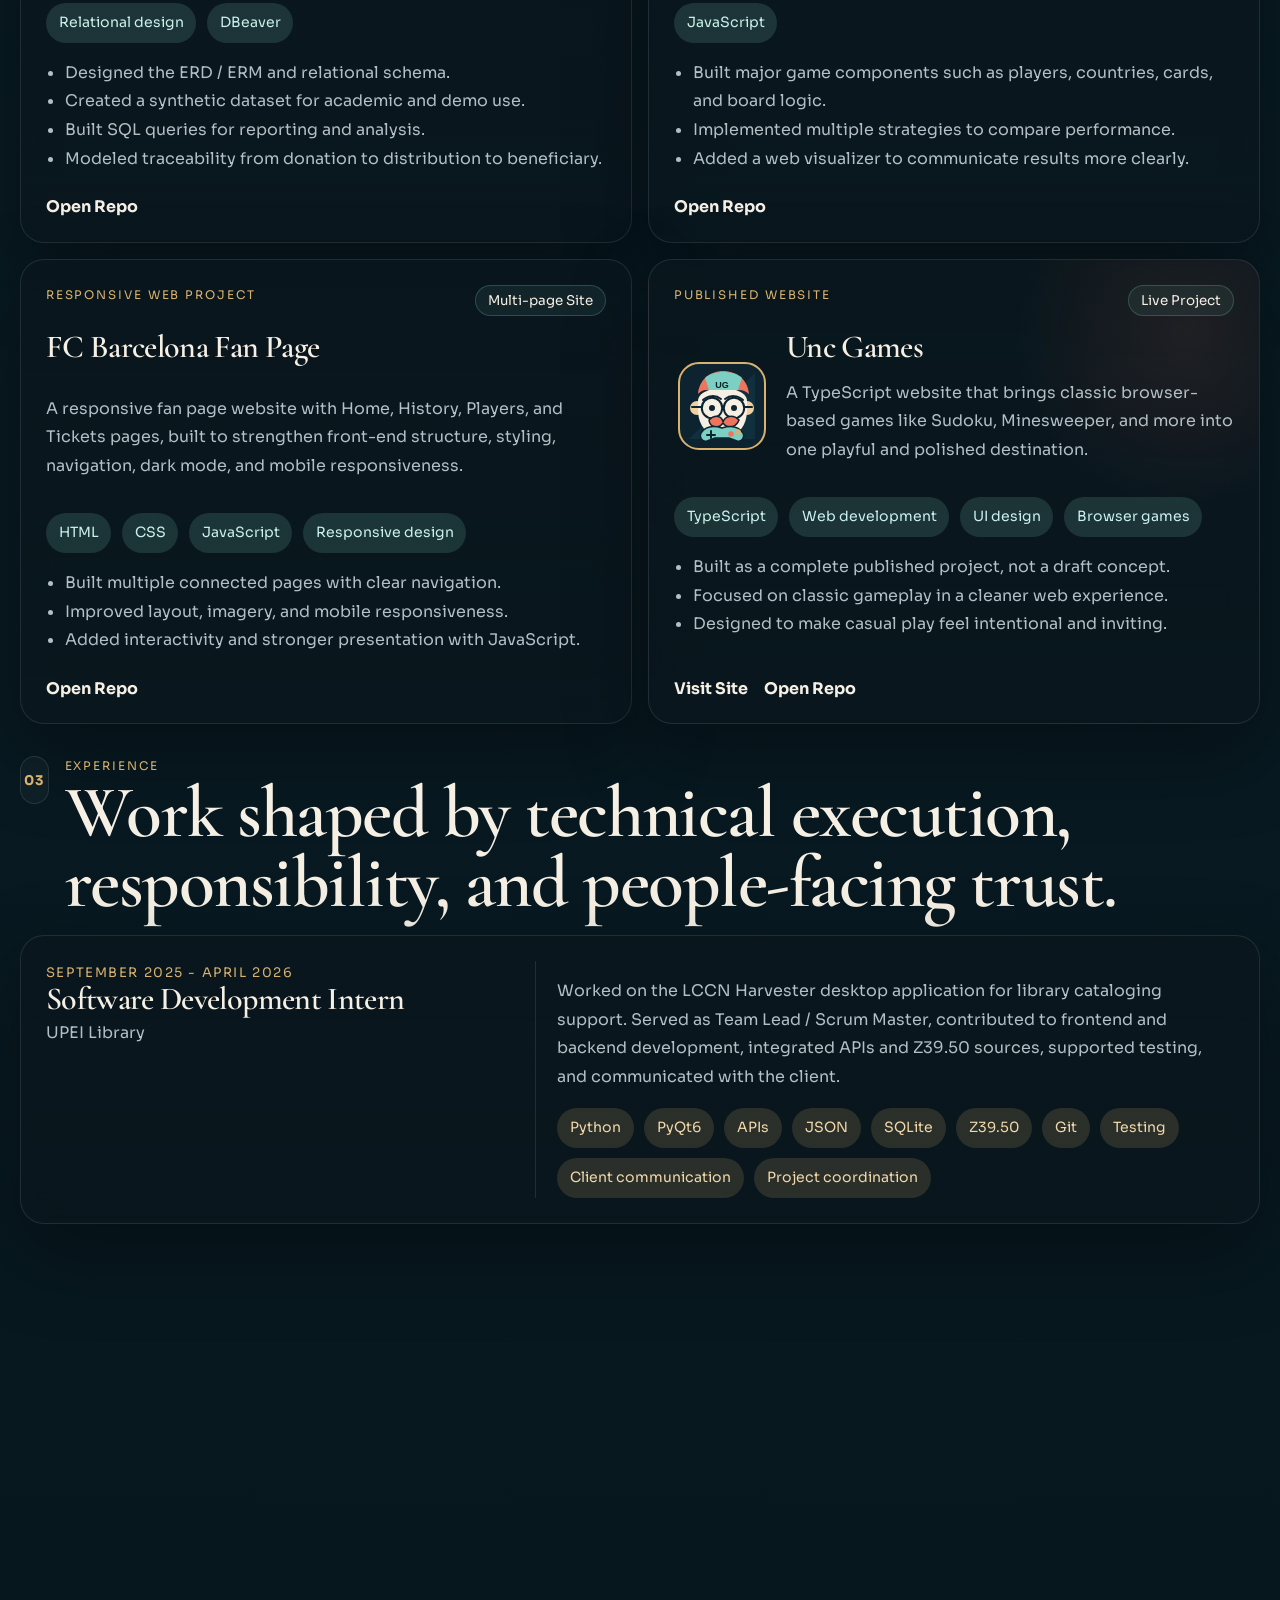
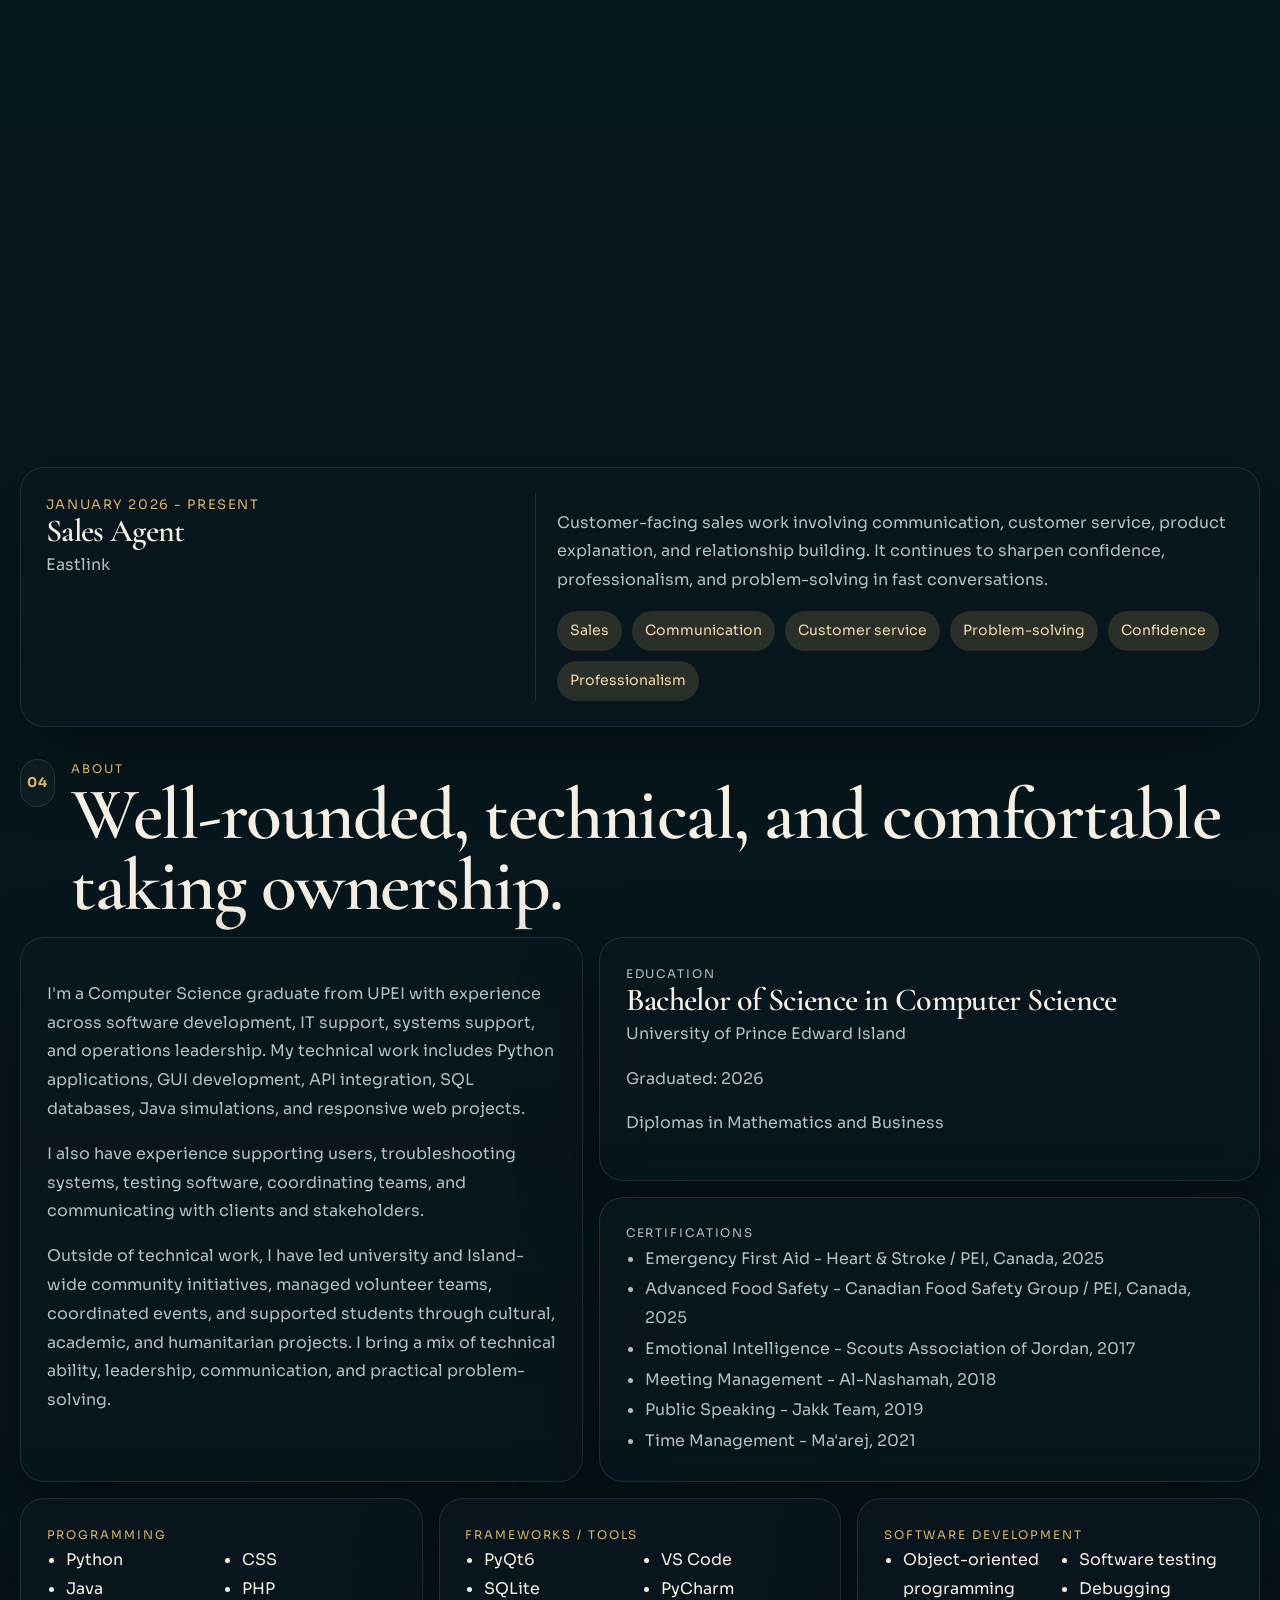
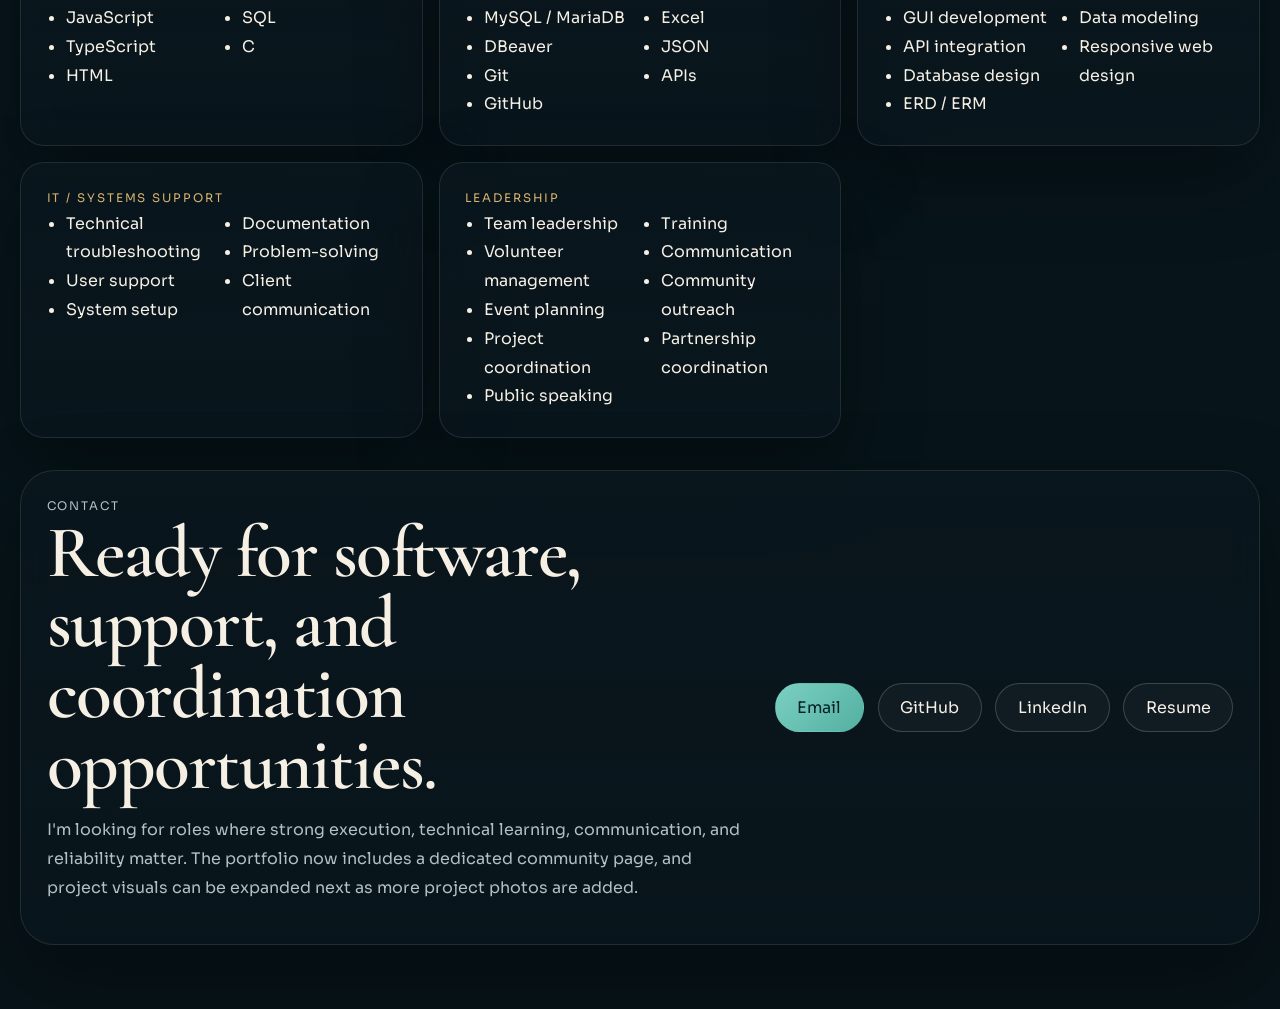
==== commit 10f2eed0: "Polish experience stats and gallery caption" ====
--- a/index.html
+++ b/index.html
@@ -125,15 +125,15 @@
 
             <div class="metric-stack">
               <article class="metric-card">
-                <span class="metric-number">2 Years</span>
+                <span class="metric-number">2+ Years</span>
                 <span class="metric-label">Software Development</span>
               </article>
               <article class="metric-card">
-                <span class="metric-number">1 Year</span>
+                <span class="metric-number">1+ Year</span>
                 <span class="metric-label">Systems Support</span>
               </article>
               <article class="metric-card">
-                <span class="metric-number">1 Year</span>
+                <span class="metric-number">1+ Year</span>
                 <span class="metric-label">AI-Assisted Development</span>
               </article>
               <article class="metric-card">
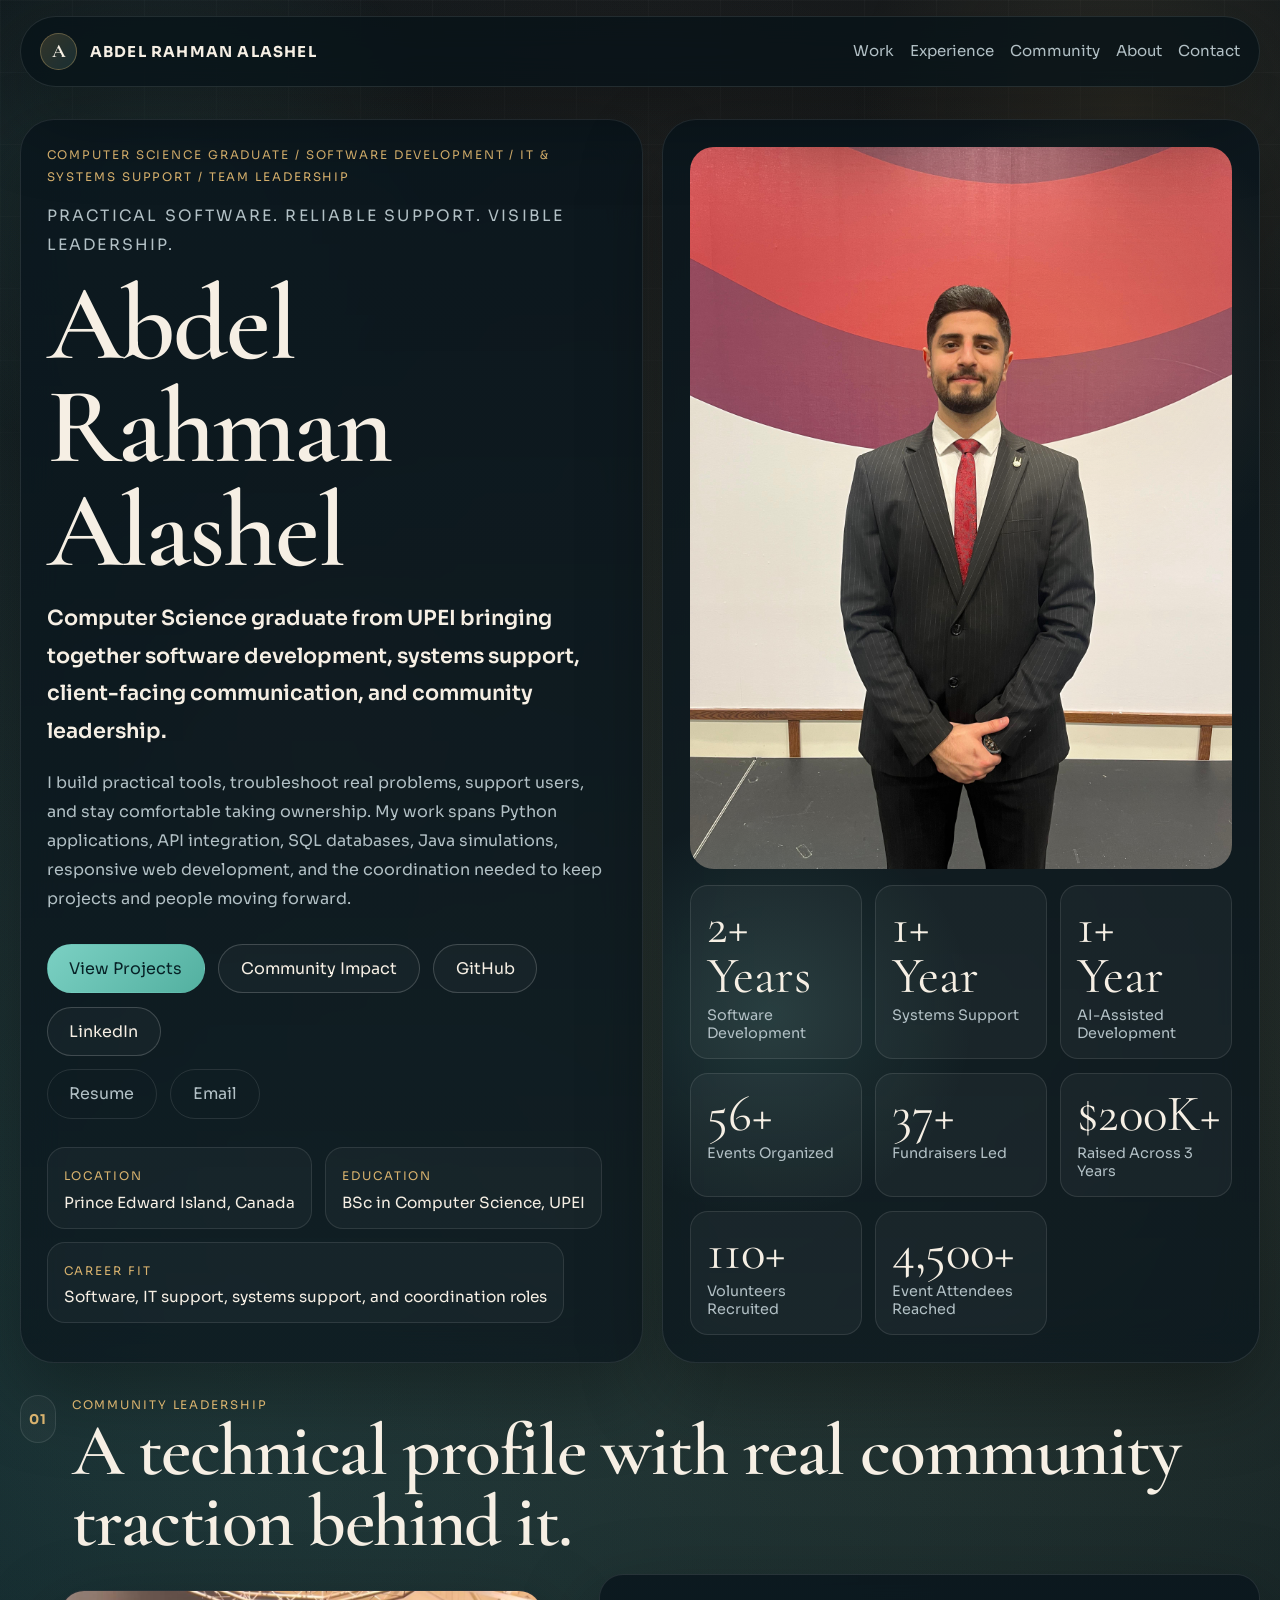
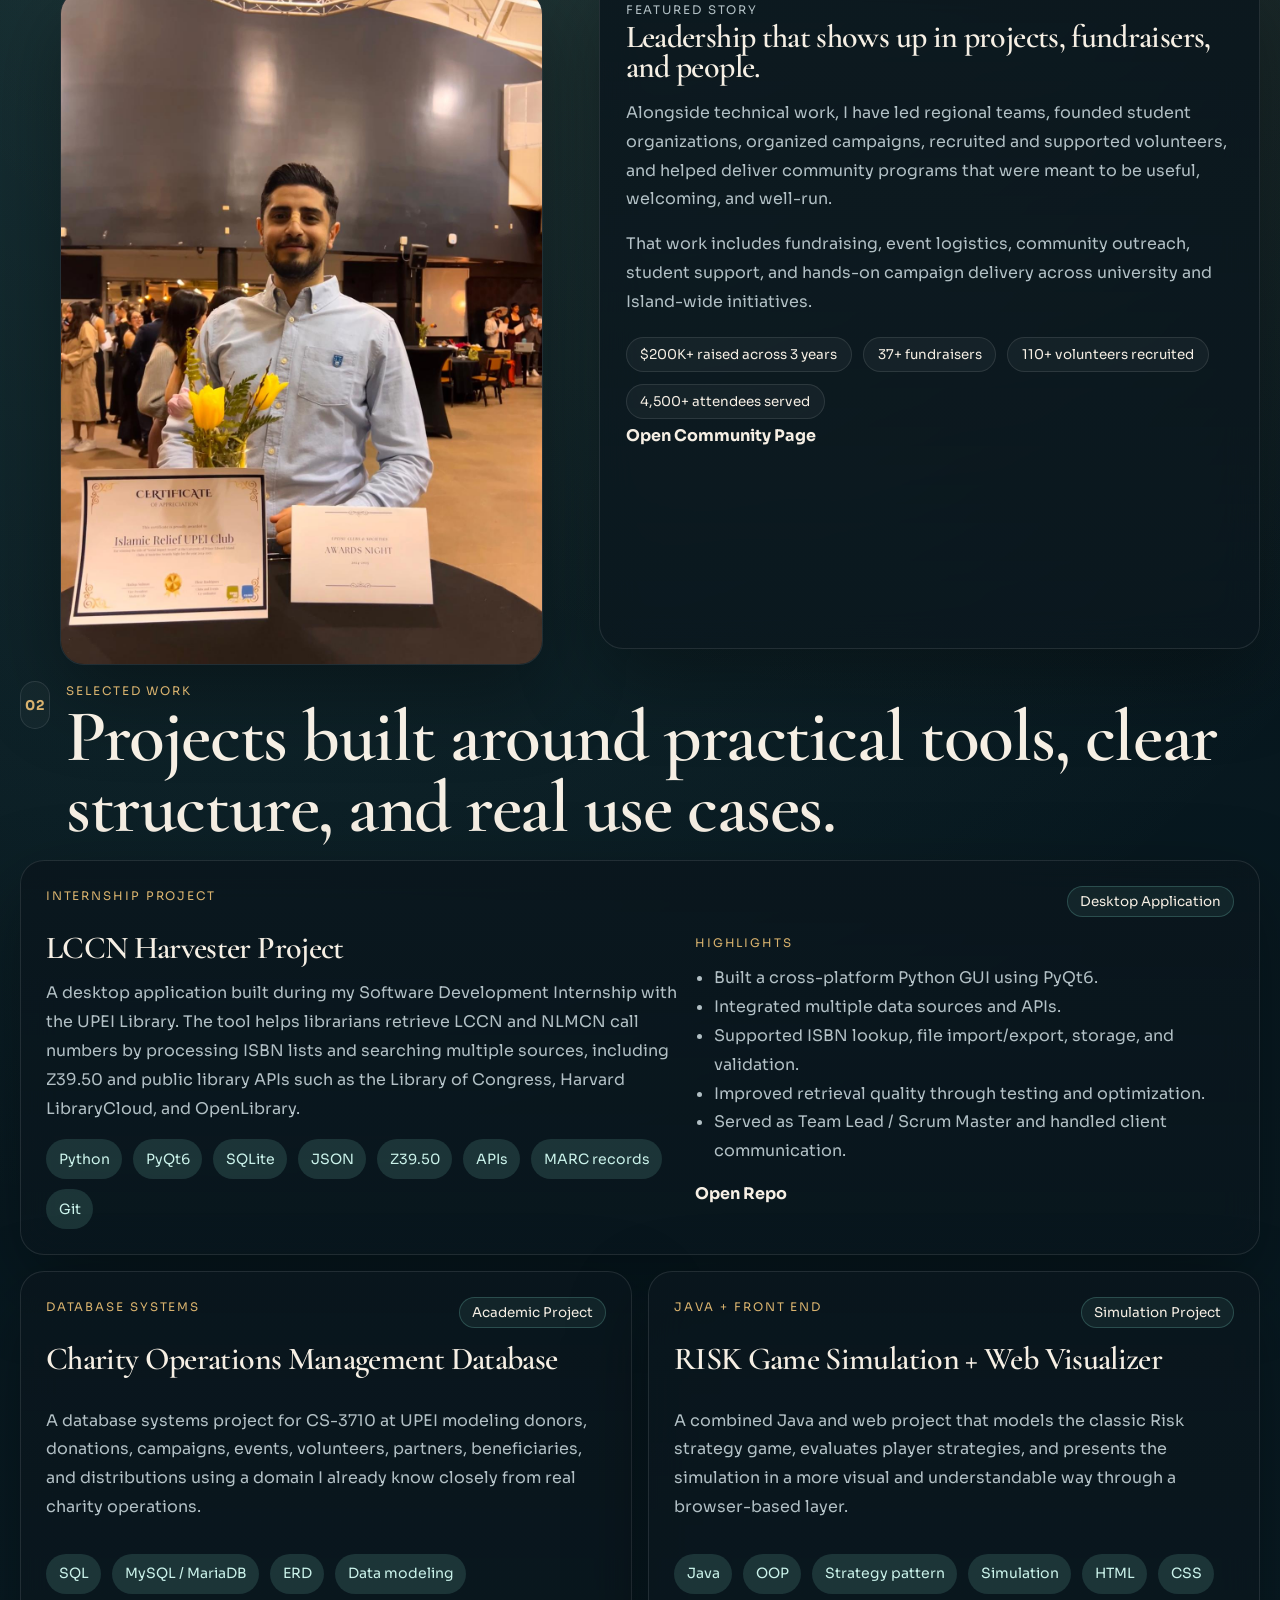
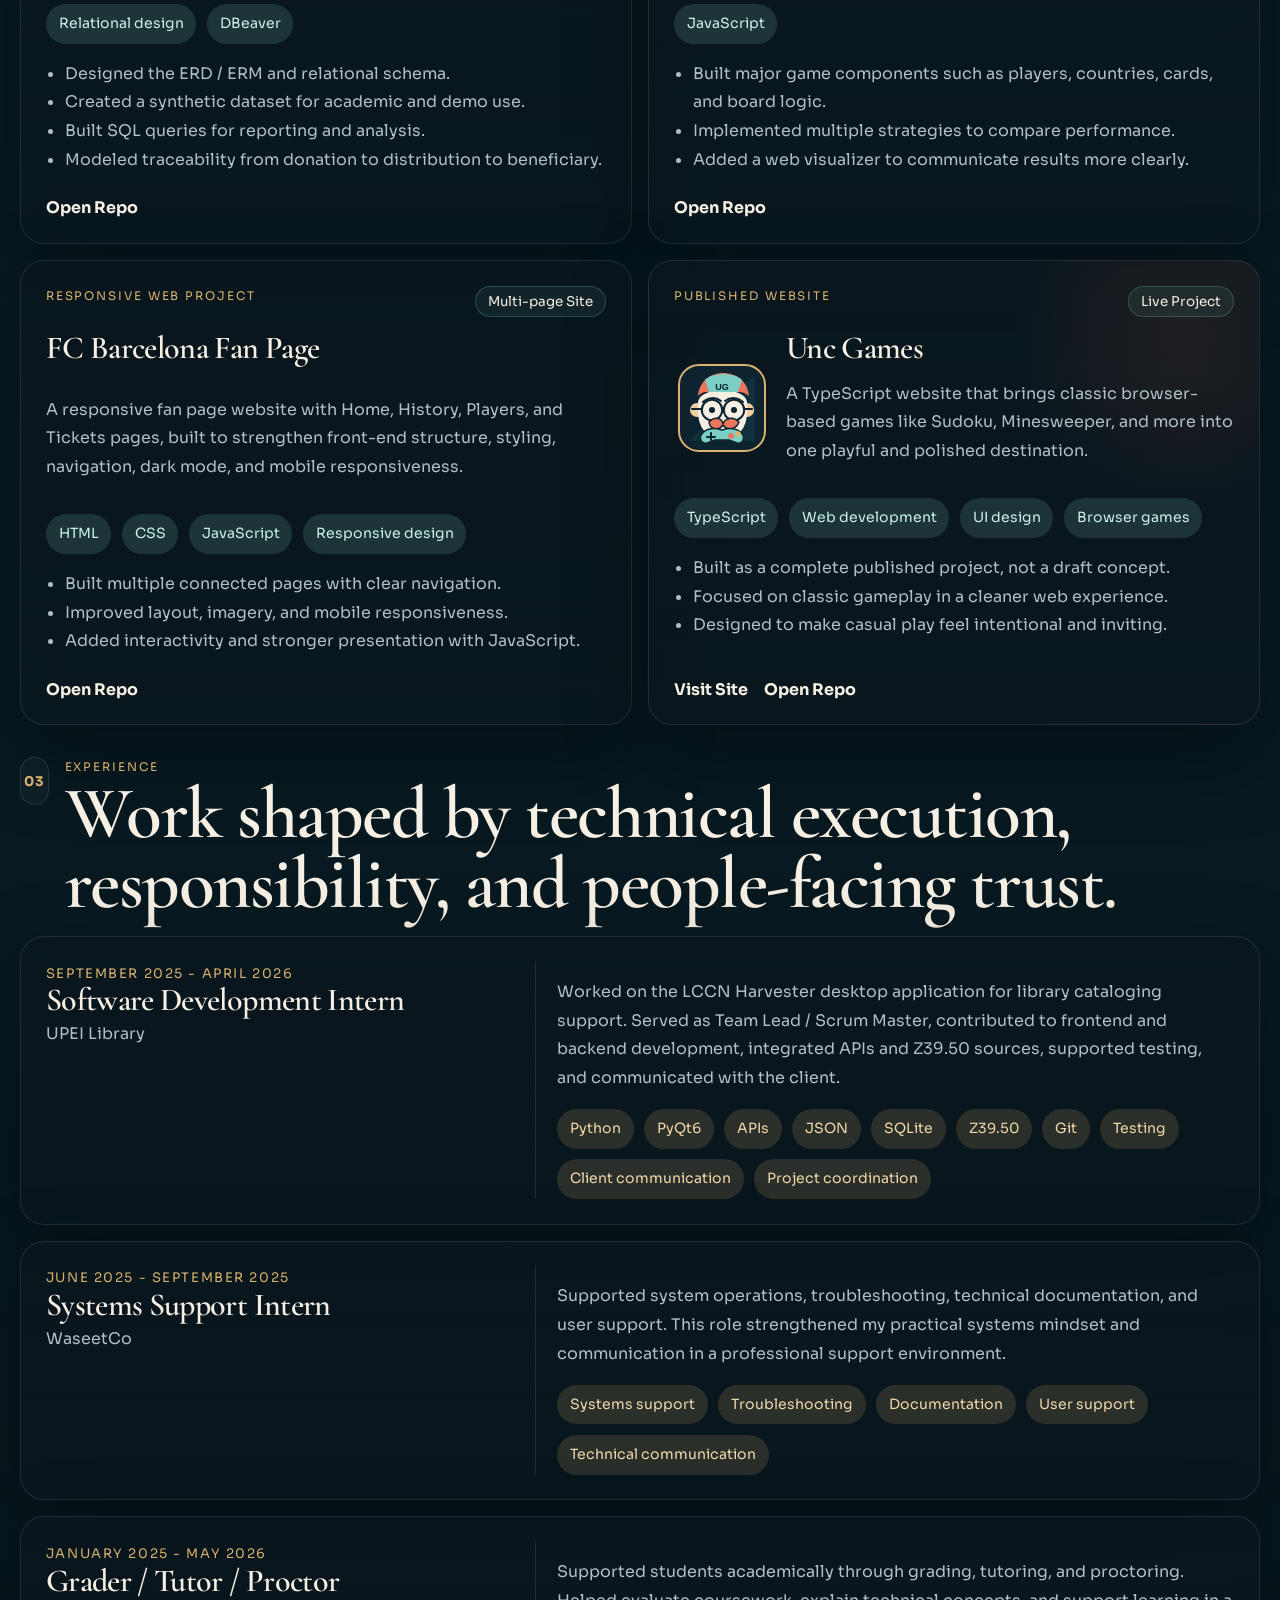
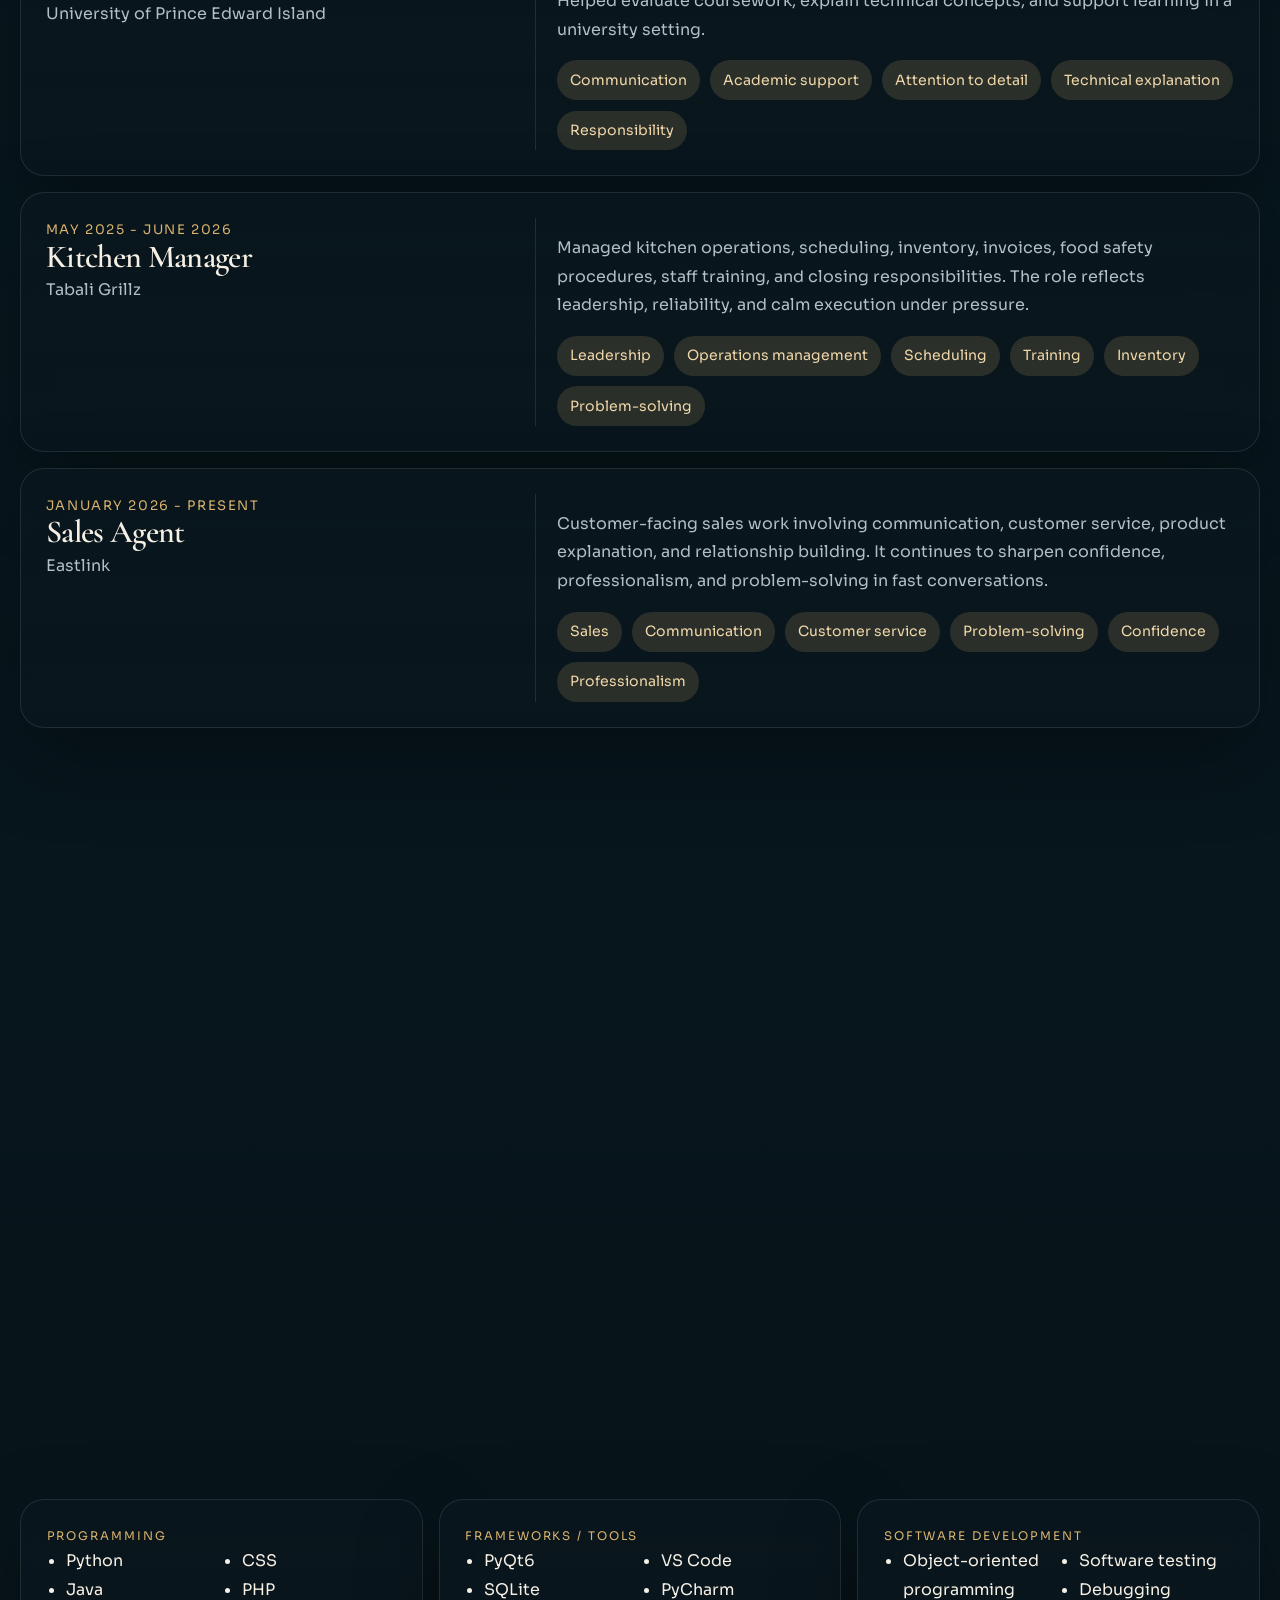
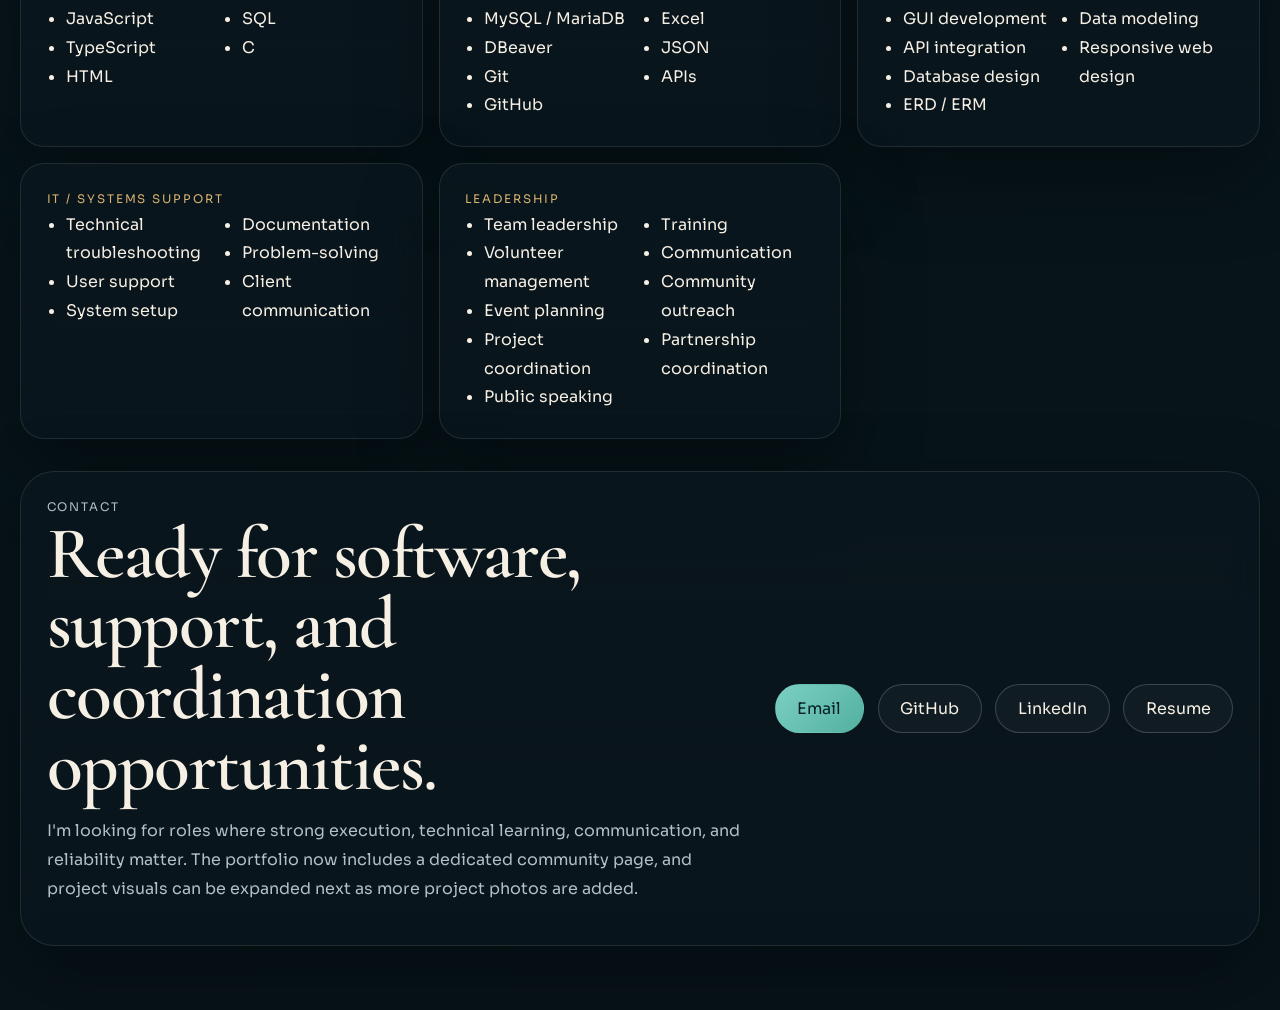
==== commit b84eb6ed: "Refine hero stat cards and Winter Warmth details" ====
--- a/index.html
+++ b/index.html
@@ -125,15 +125,21 @@
 
             <div class="metric-stack">
               <article class="metric-card">
-                <span class="metric-number">2+ Years</span>
+                <span class="metric-number"
+                  ><span>2+</span><span class="metric-unit">Years</span></span
+                >
                 <span class="metric-label">Software Development</span>
               </article>
               <article class="metric-card">
-                <span class="metric-number">1+ Year</span>
+                <span class="metric-number"
+                  ><span>1+</span><span class="metric-unit">Year</span></span
+                >
                 <span class="metric-label">Systems Support</span>
               </article>
               <article class="metric-card">
-                <span class="metric-number">1+ Year</span>
+                <span class="metric-number"
+                  ><span>1+</span><span class="metric-unit">Year</span></span
+                >
                 <span class="metric-label">AI-Assisted Development</span>
               </article>
               <article class="metric-card">
--- a/styles.css
+++ b/styles.css
@@ -481,10 +481,24 @@
 
 .metric-number,
 .kpi-number {
-  display: block;
   font-family: "Cormorant Garamond", serif;
   font-size: clamp(2.2rem, 4vw, 3.2rem);
   line-height: 0.95;
+}
+
+.metric-number {
+  display: inline-flex;
+  flex-direction: column;
+  align-items: flex-start;
+  gap: 0.02em;
+}
+
+.metric-unit {
+  display: block;
+}
+
+.kpi-number {
+  display: block;
 }
 
 .metric-label,
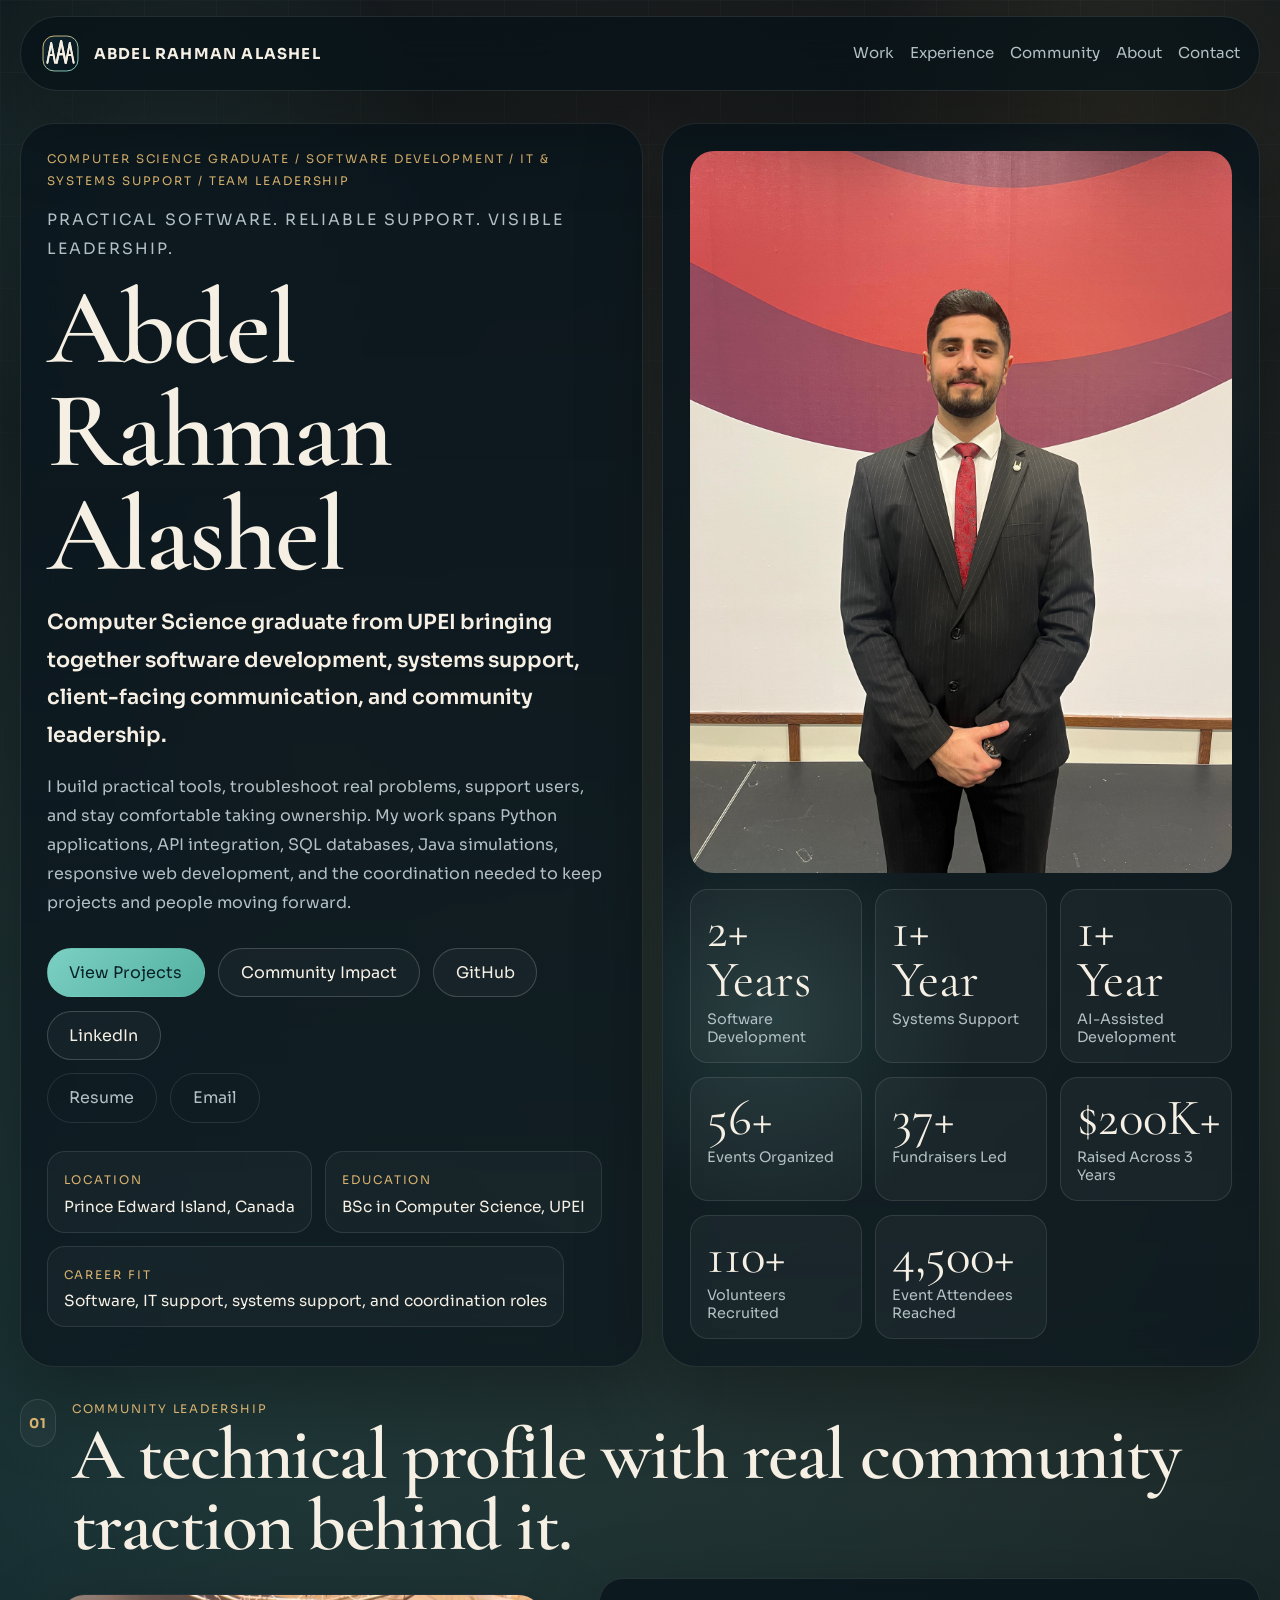
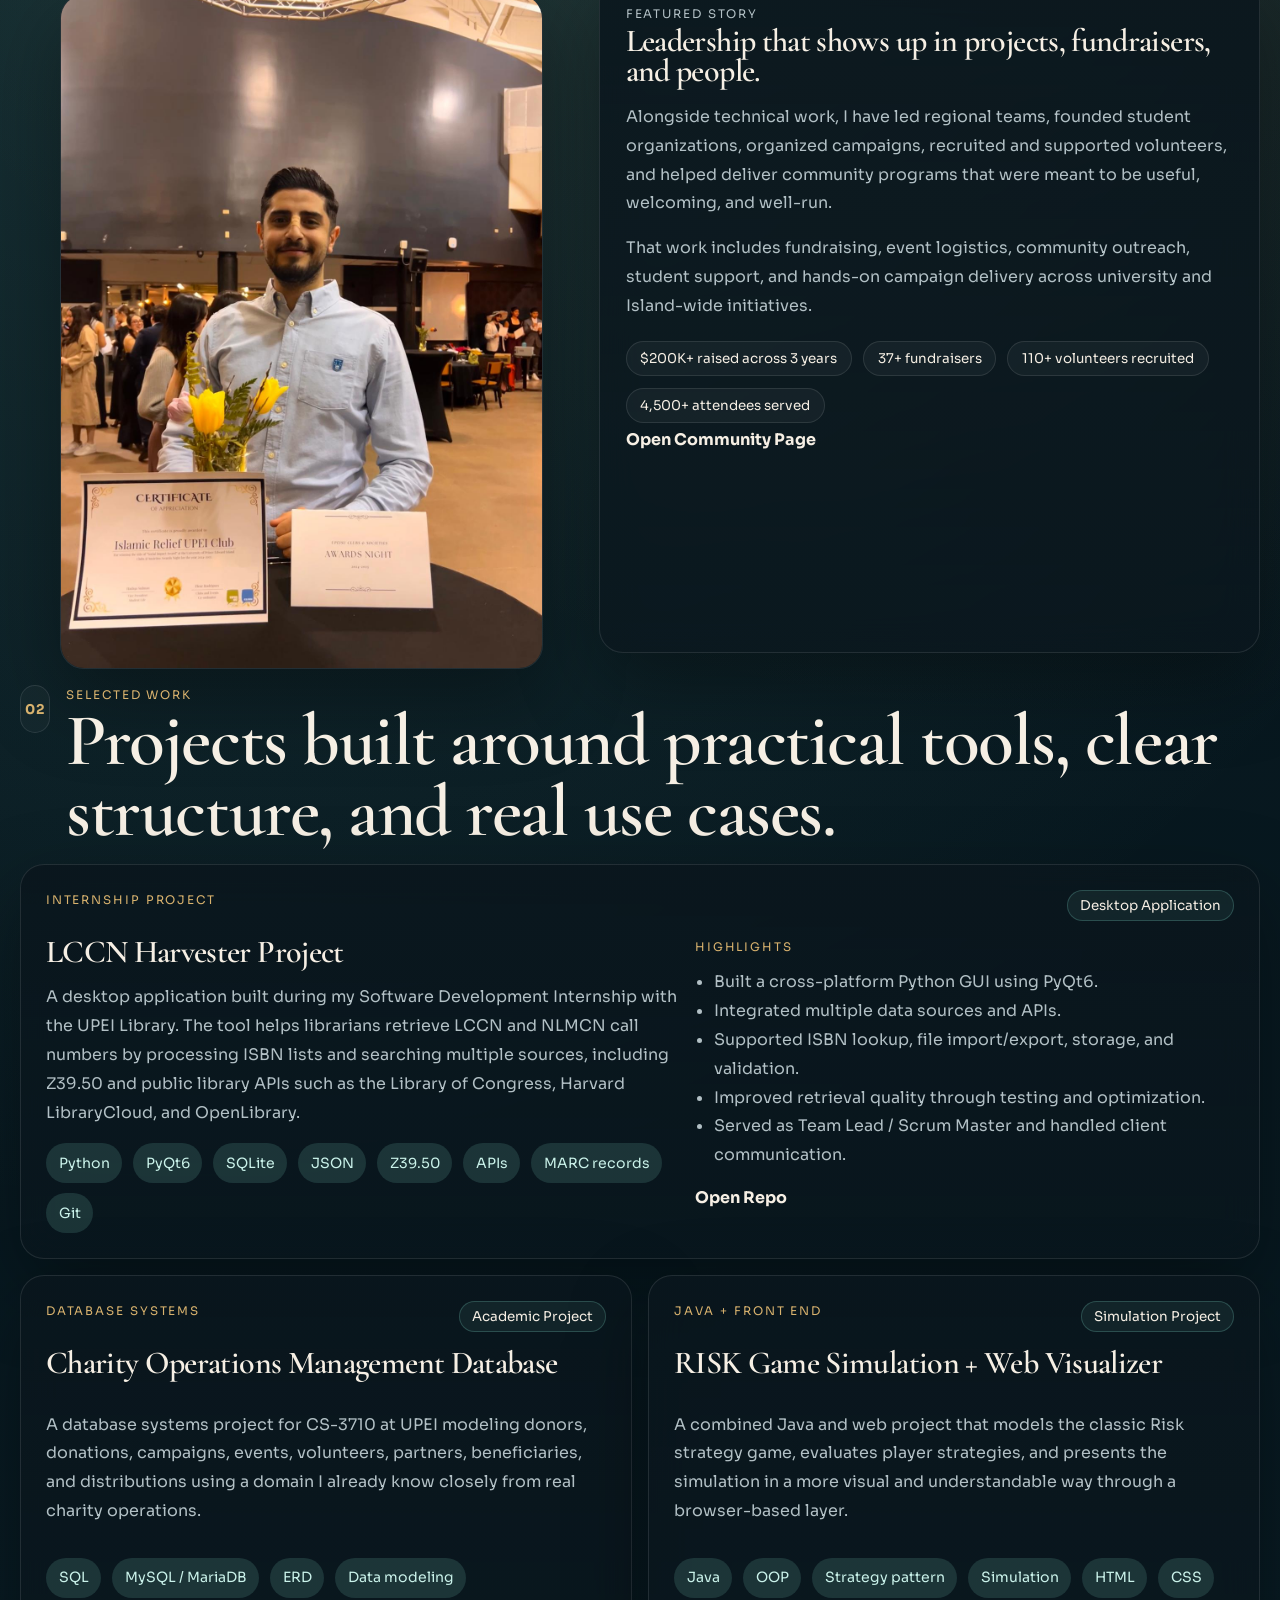
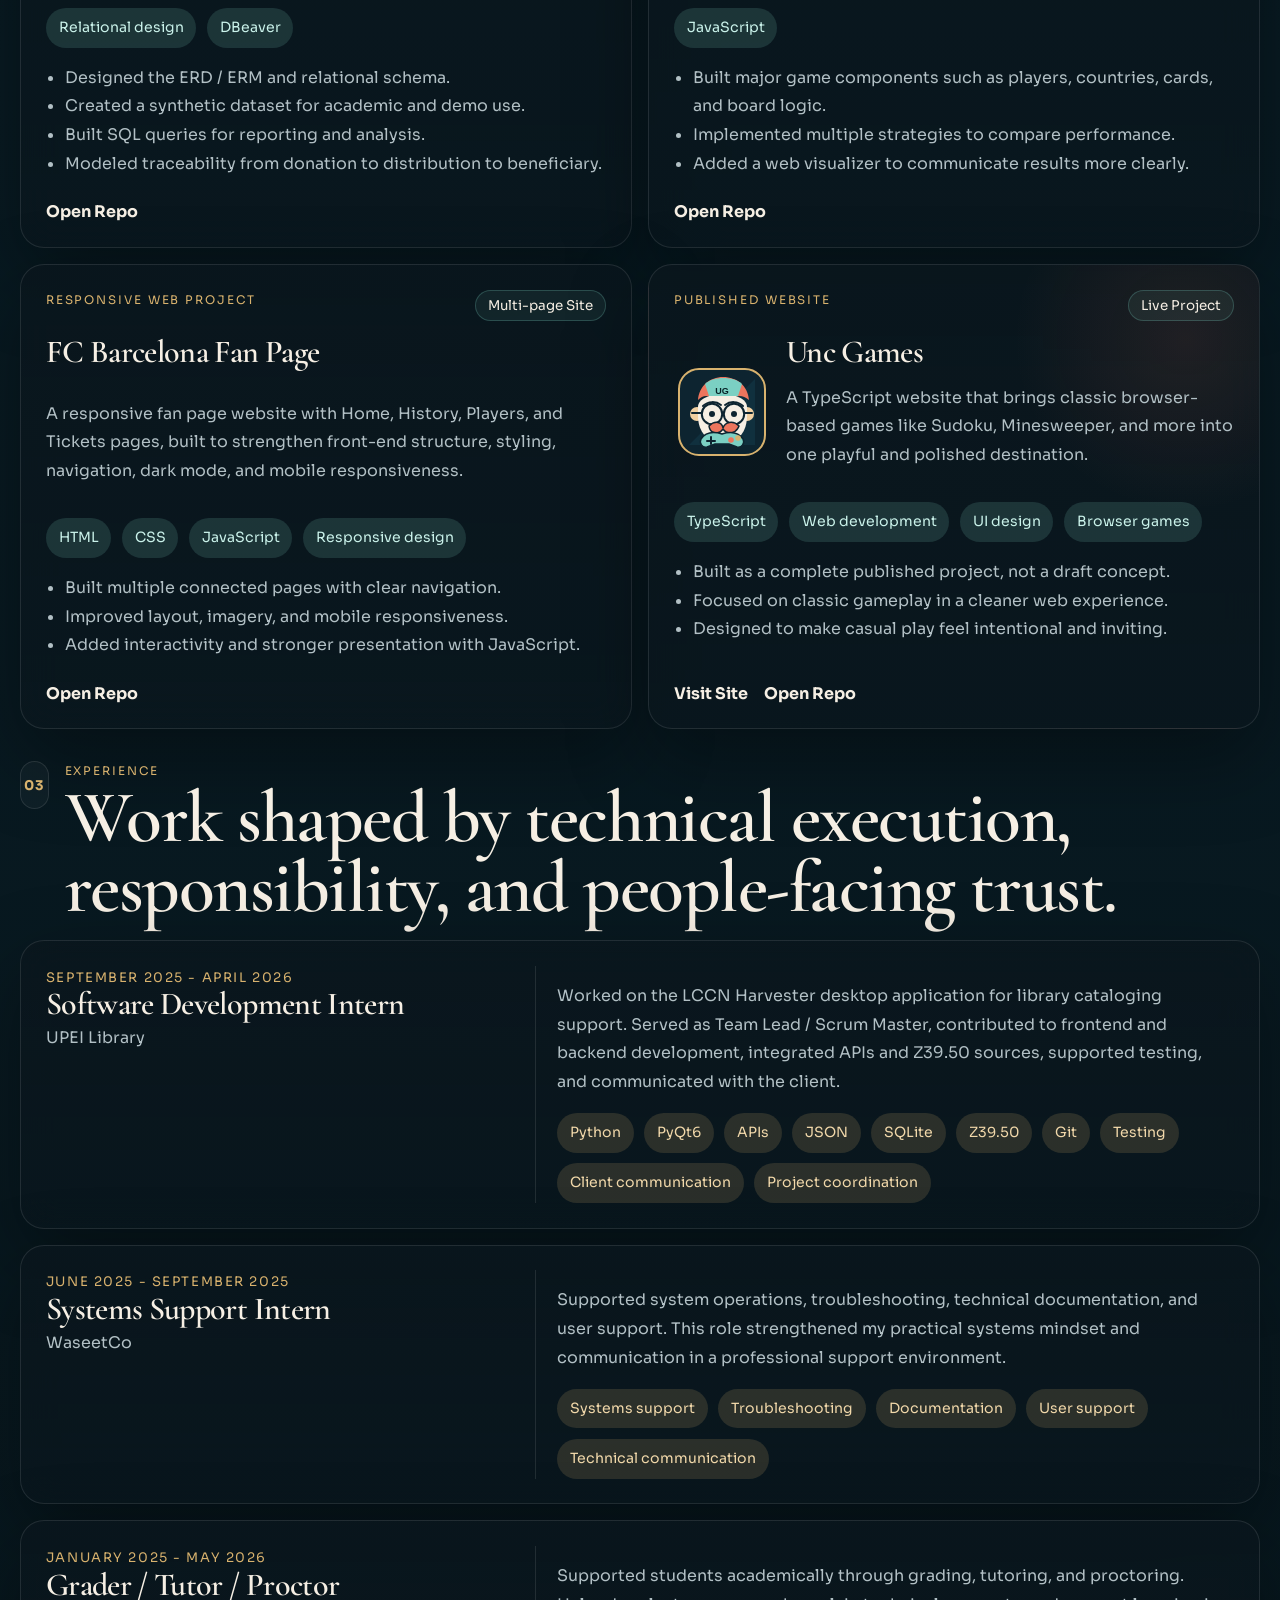
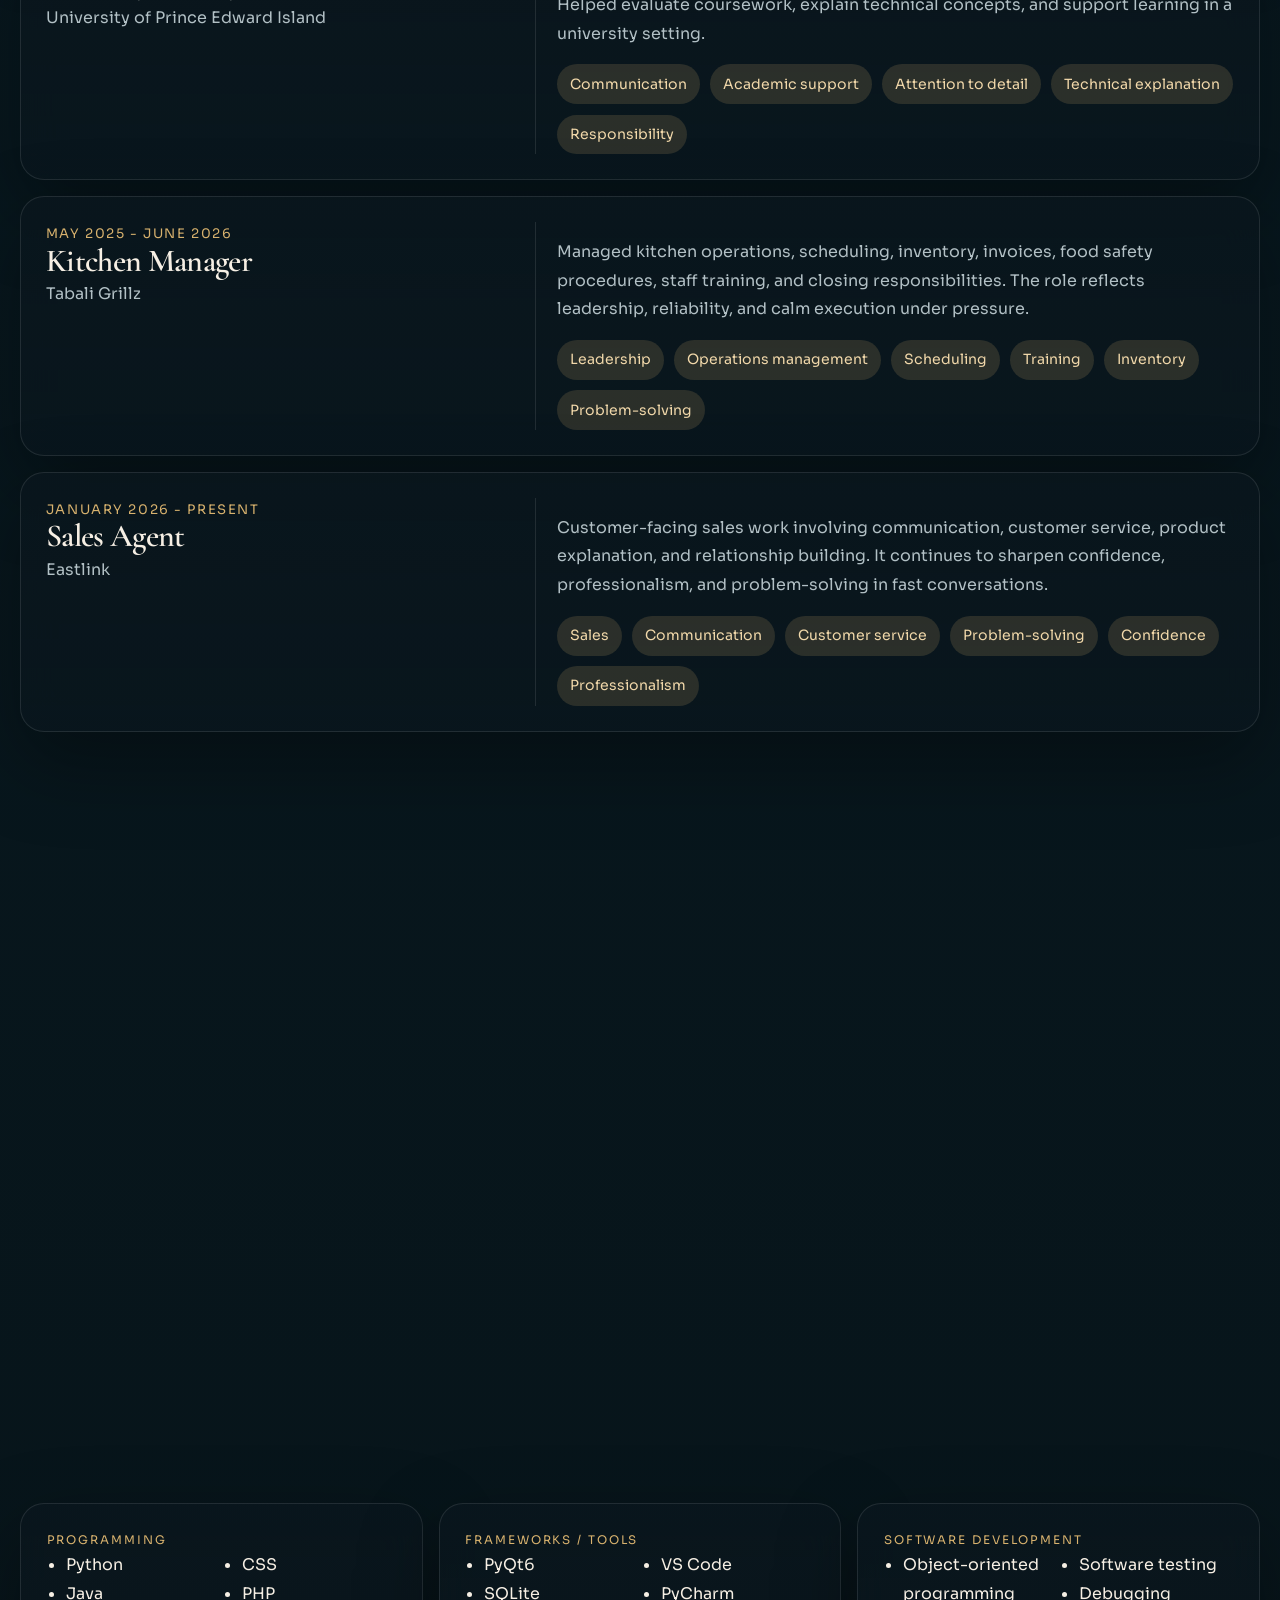
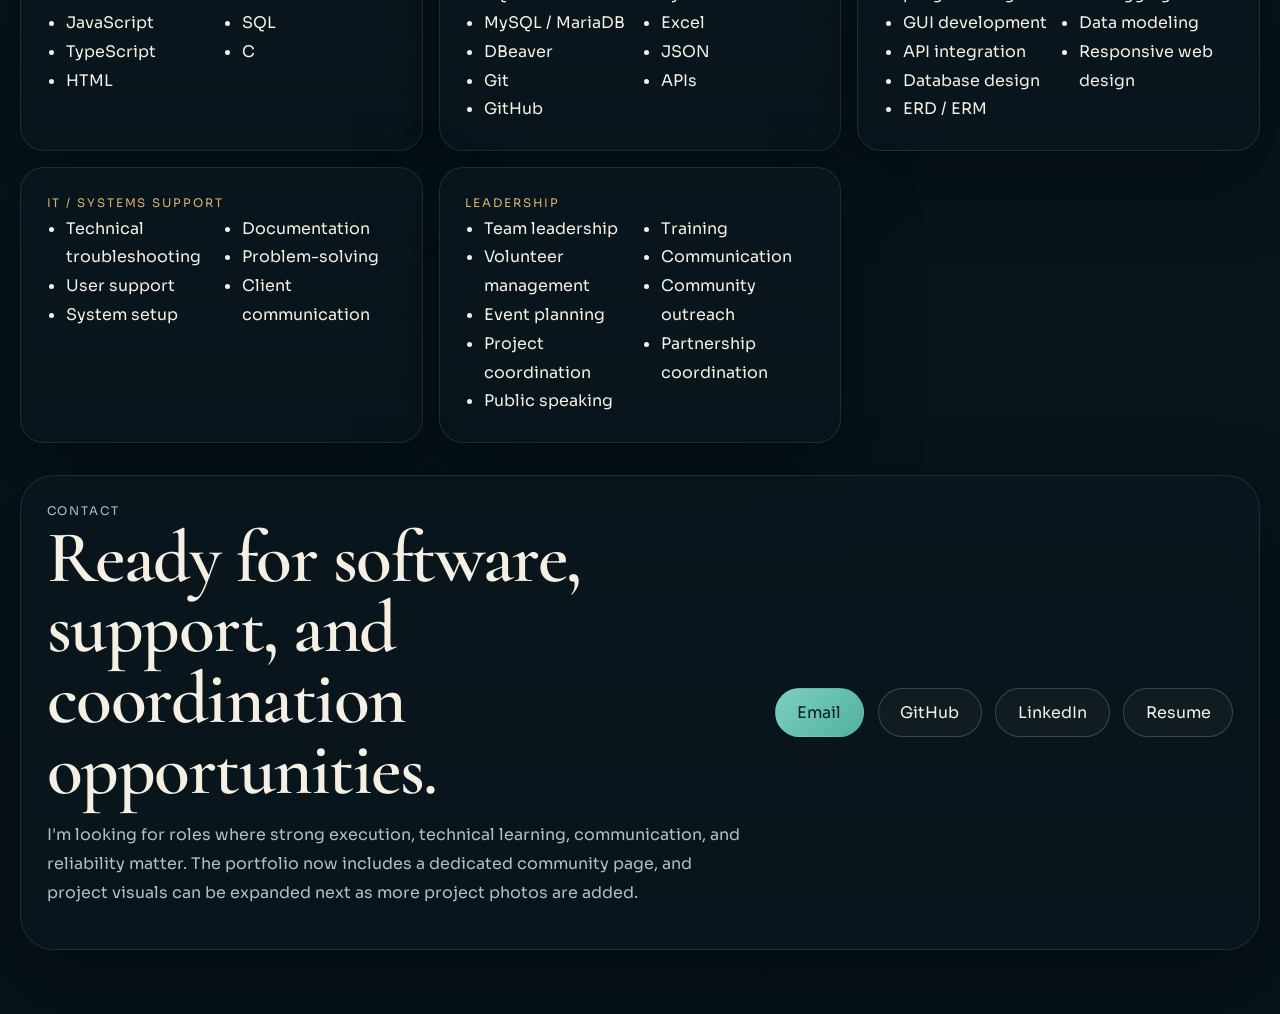
==== commit 637f08db: "Use AAA logo in site header" ====
--- a/index.html
+++ b/index.html
@@ -8,12 +8,14 @@
       name="description"
       content="Portfolio of Abdel Rahman Alashel, a Computer Science graduate focused on software development, IT and systems support, project leadership, and community impact."
     />
+    <meta name="theme-color" content="#071318" />
     <link rel="preconnect" href="https://fonts.googleapis.com" />
     <link rel="preconnect" href="https://fonts.gstatic.com" crossorigin />
     <link
       href="https://fonts.googleapis.com/css2?family=Cormorant+Garamond:wght@500;600;700&family=Sora:wght@400;500;600;700&display=swap"
       rel="stylesheet"
     />
+    <link rel="icon" href="assets/favicon.svg" type="image/svg+xml" />
     <link rel="stylesheet" href="styles.css" />
   </head>
   <body data-page="home">
@@ -25,7 +27,9 @@
     <div class="page-shell">
       <header class="site-header">
         <a class="brand" href="index.html">
-          <span class="brand-monogram">A</span>
+          <span class="brand-monogram" aria-hidden="true">
+            <img src="assets/favicon.svg" alt="" />
+          </span>
           <span>Abdel Rahman Alashel</span>
         </a>
 
--- a/styles.css
+++ b/styles.css
@@ -159,17 +159,16 @@
 }
 
 .brand-monogram {
-  display: inline-grid;
-  place-items: center;
-  width: 2.3rem;
-  height: 2.3rem;
-  border: 1px solid rgba(216, 178, 110, 0.34);
-  border-radius: 50%;
-  background: linear-gradient(135deg, rgba(216, 178, 110, 0.2), rgba(123, 208, 195, 0.14));
-  font-family: "Cormorant Garamond", serif;
-  font-size: 1.2rem;
-  letter-spacing: 0;
-  text-transform: none;
+  display: inline-flex;
+  width: 2.55rem;
+  height: 2.55rem;
+  flex: 0 0 auto;
+}
+
+.brand-monogram img {
+  width: 100%;
+  height: 100%;
+  display: block;
 }
 
 .site-nav {
